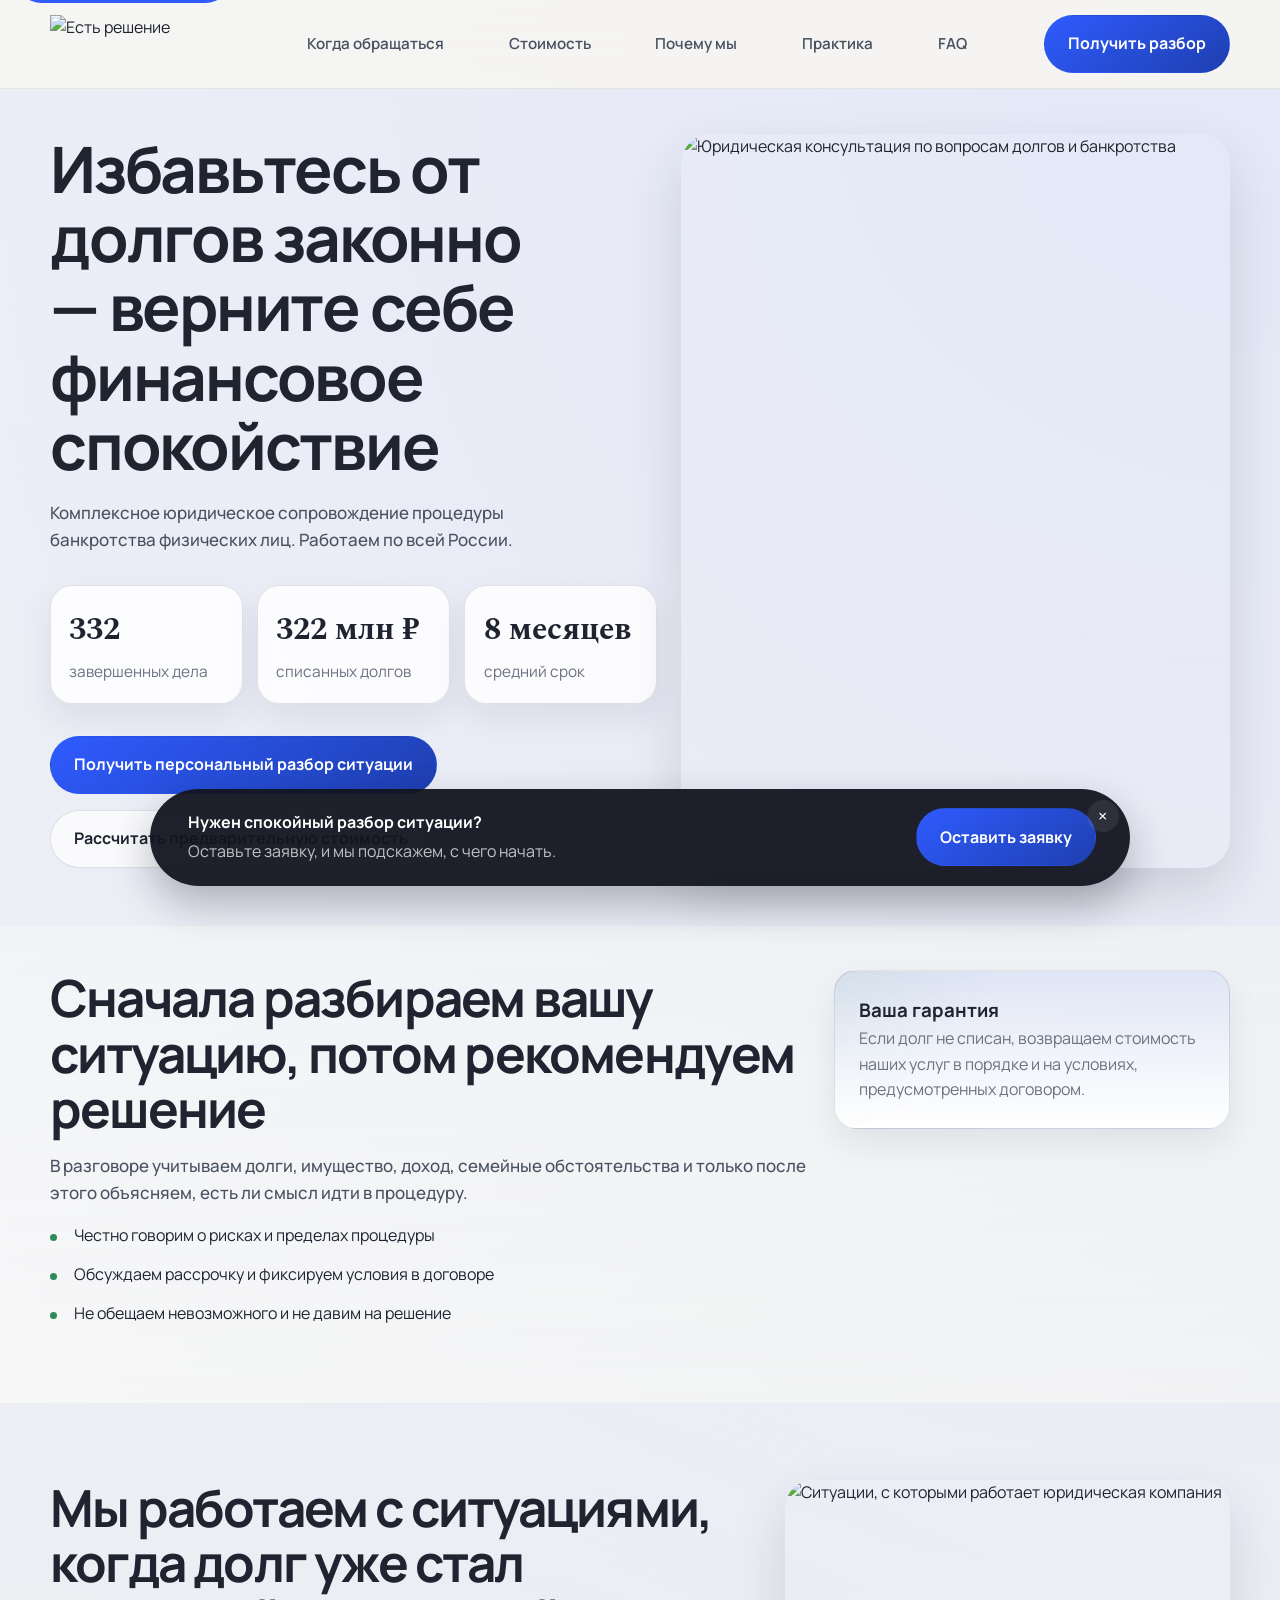
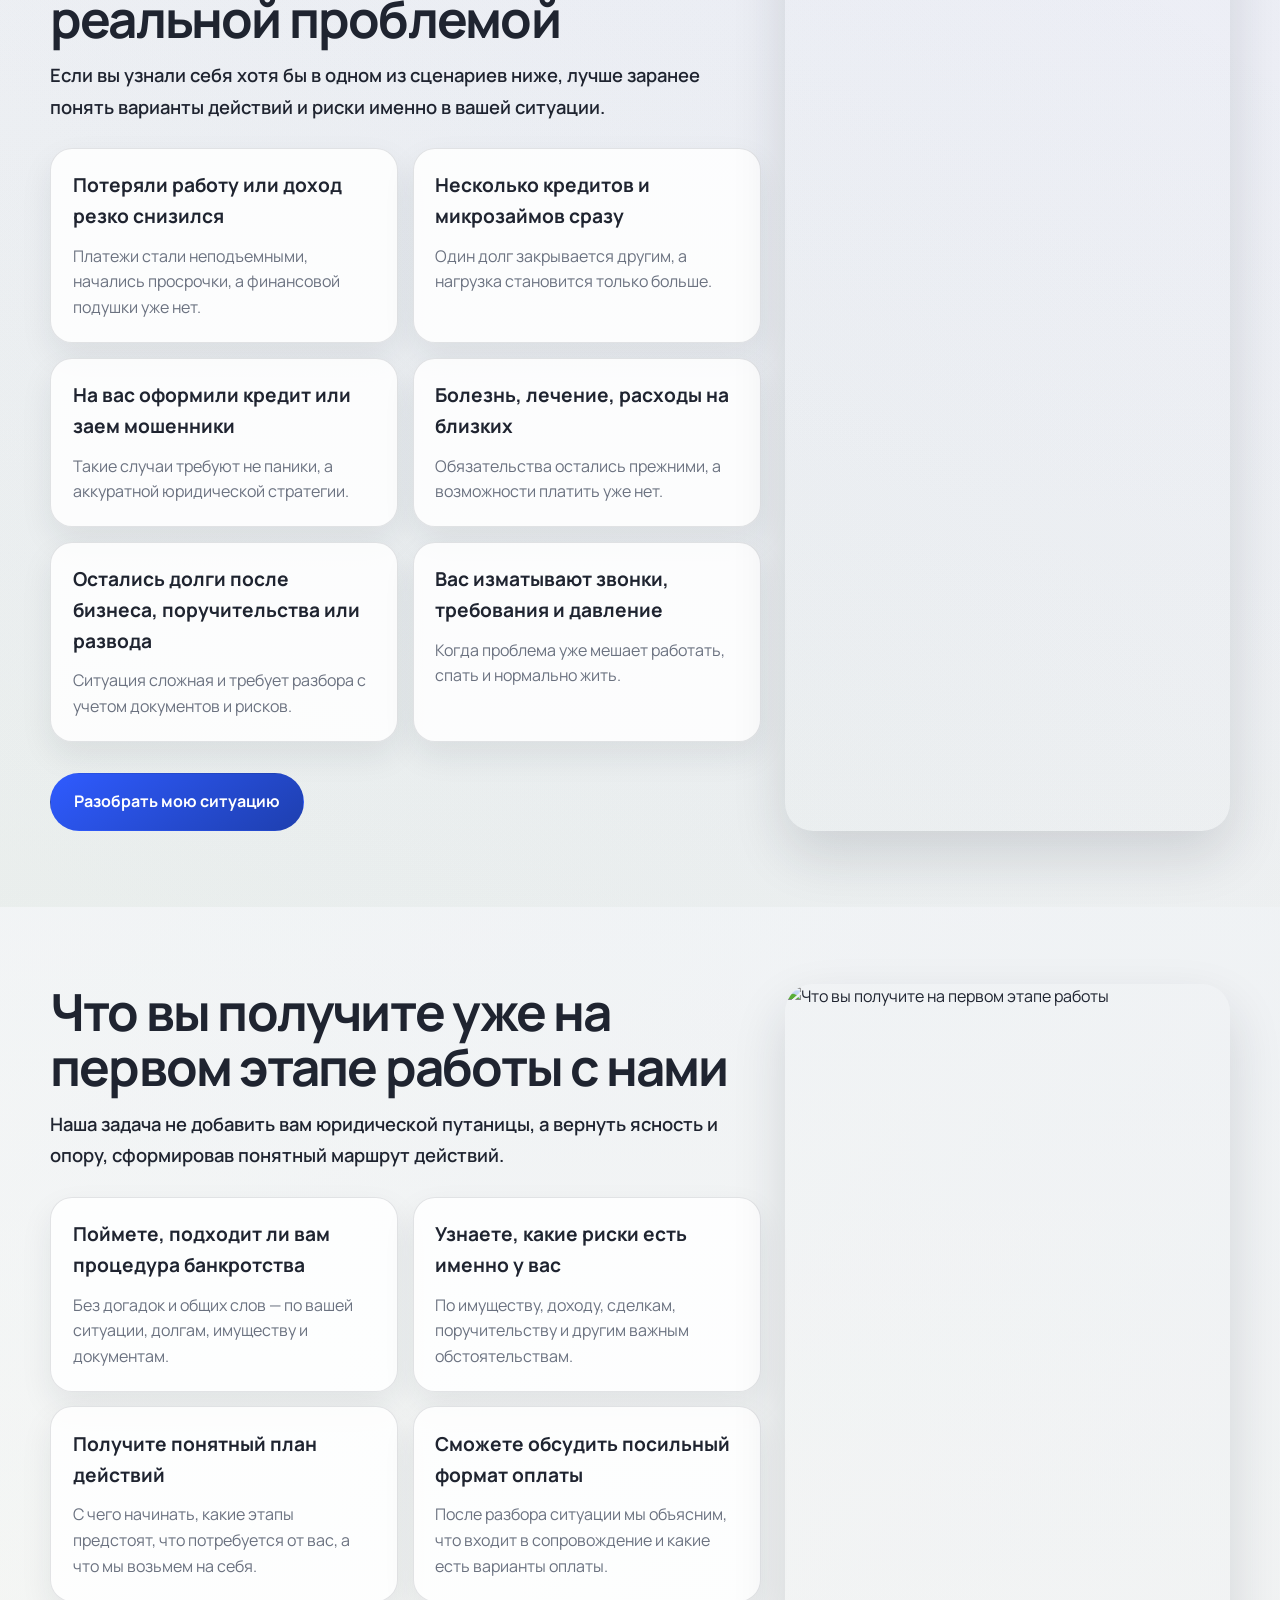
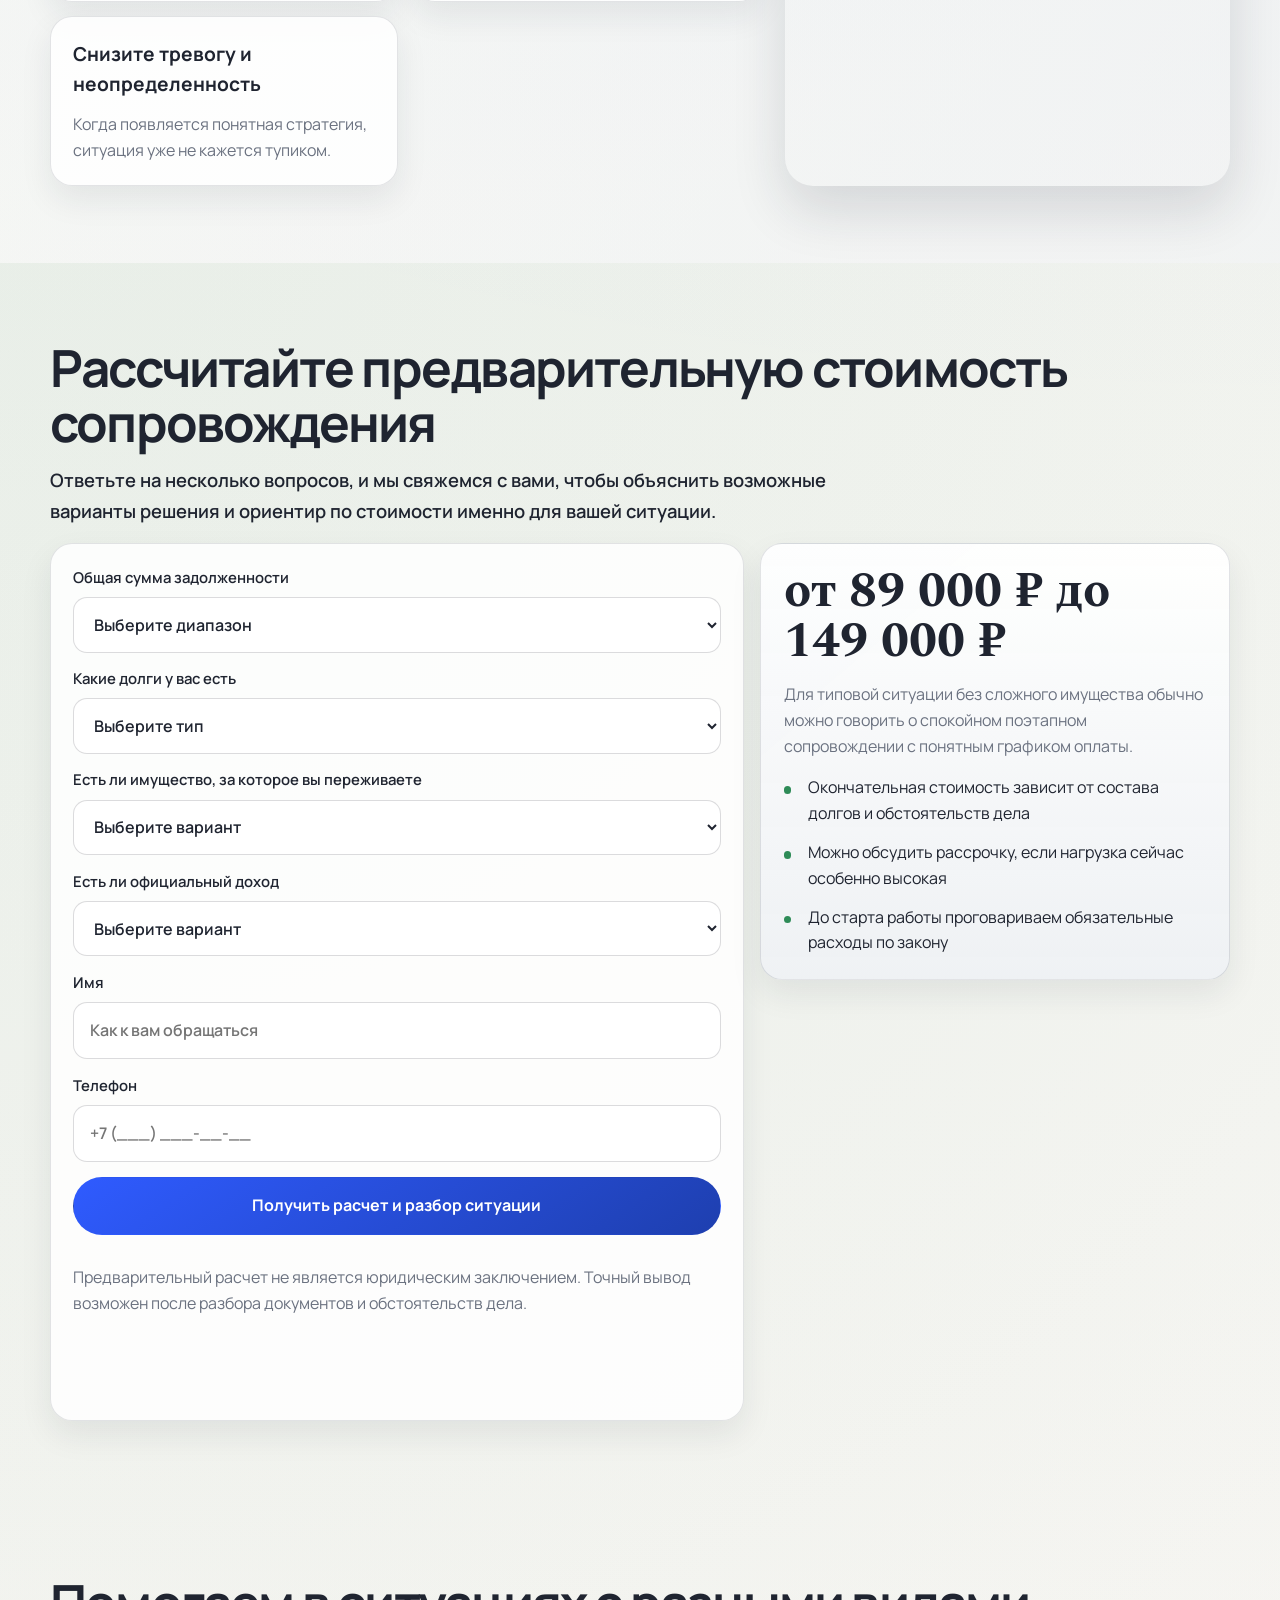
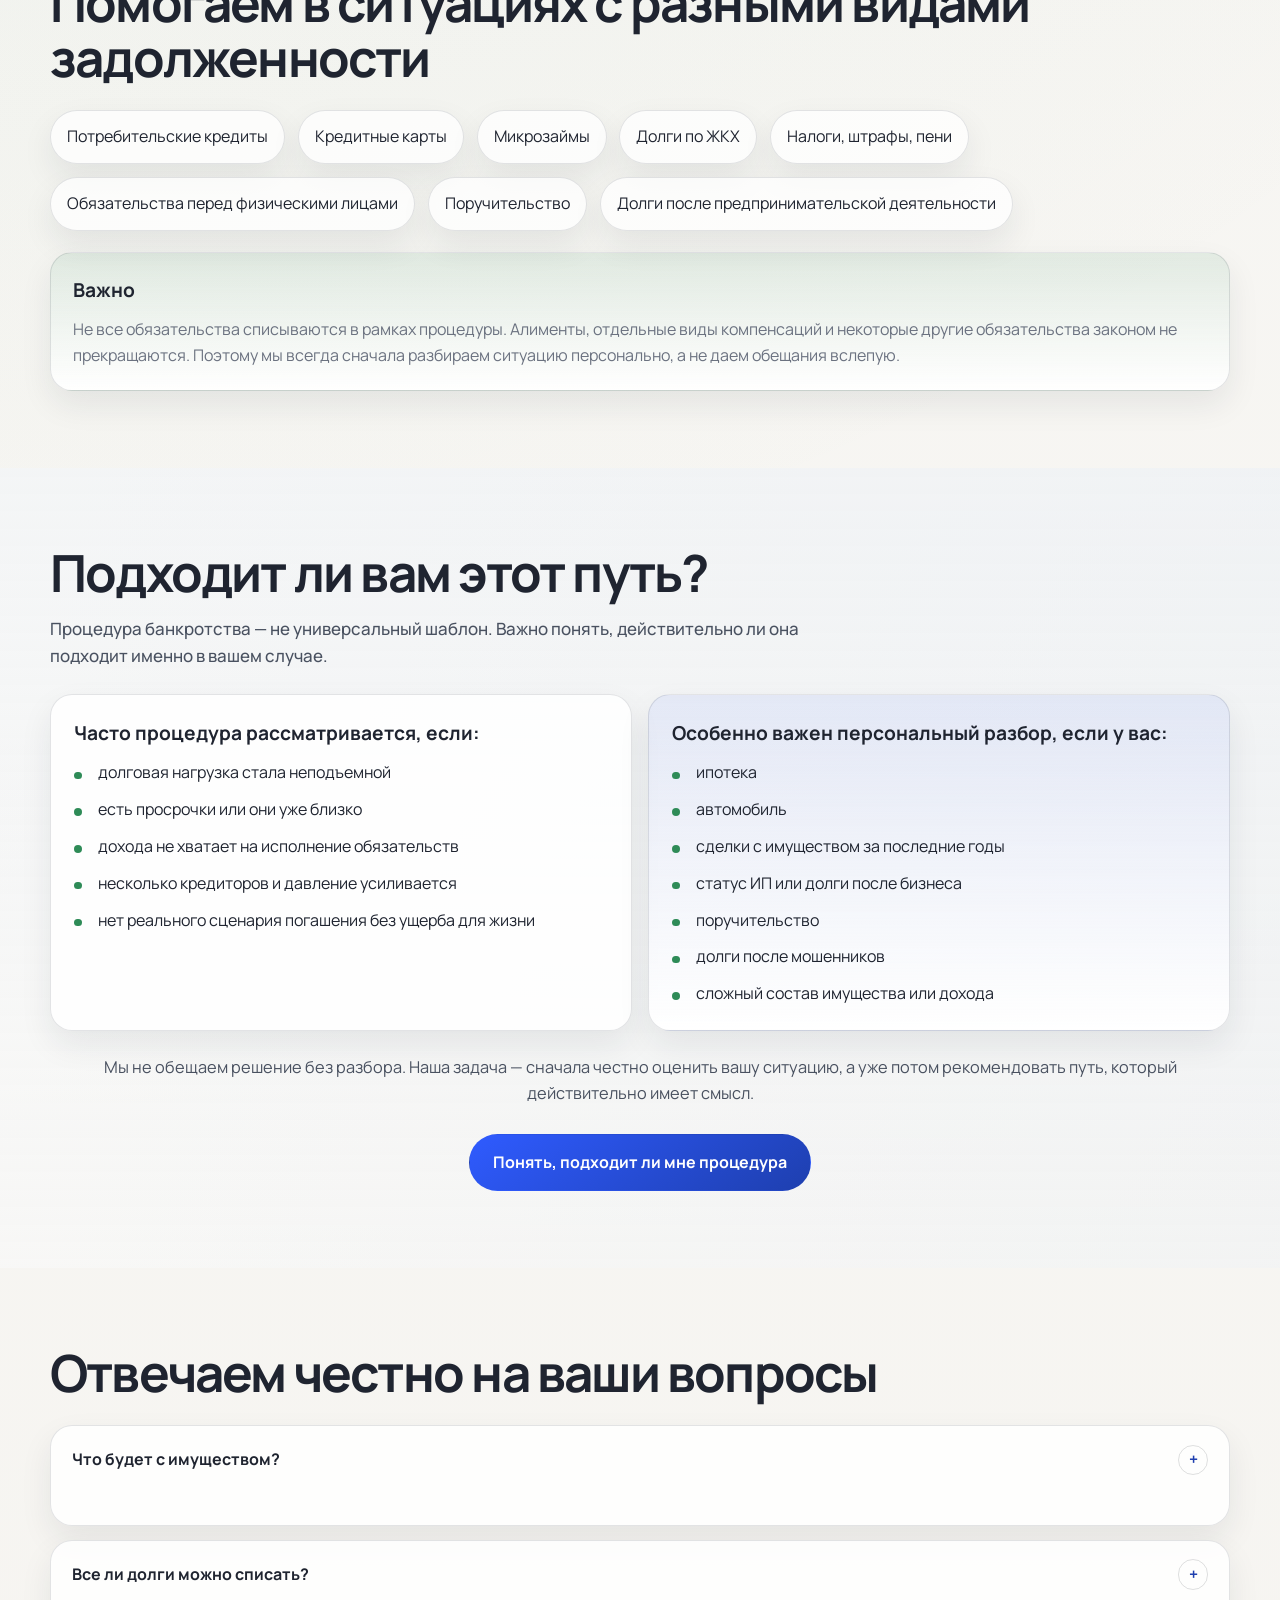
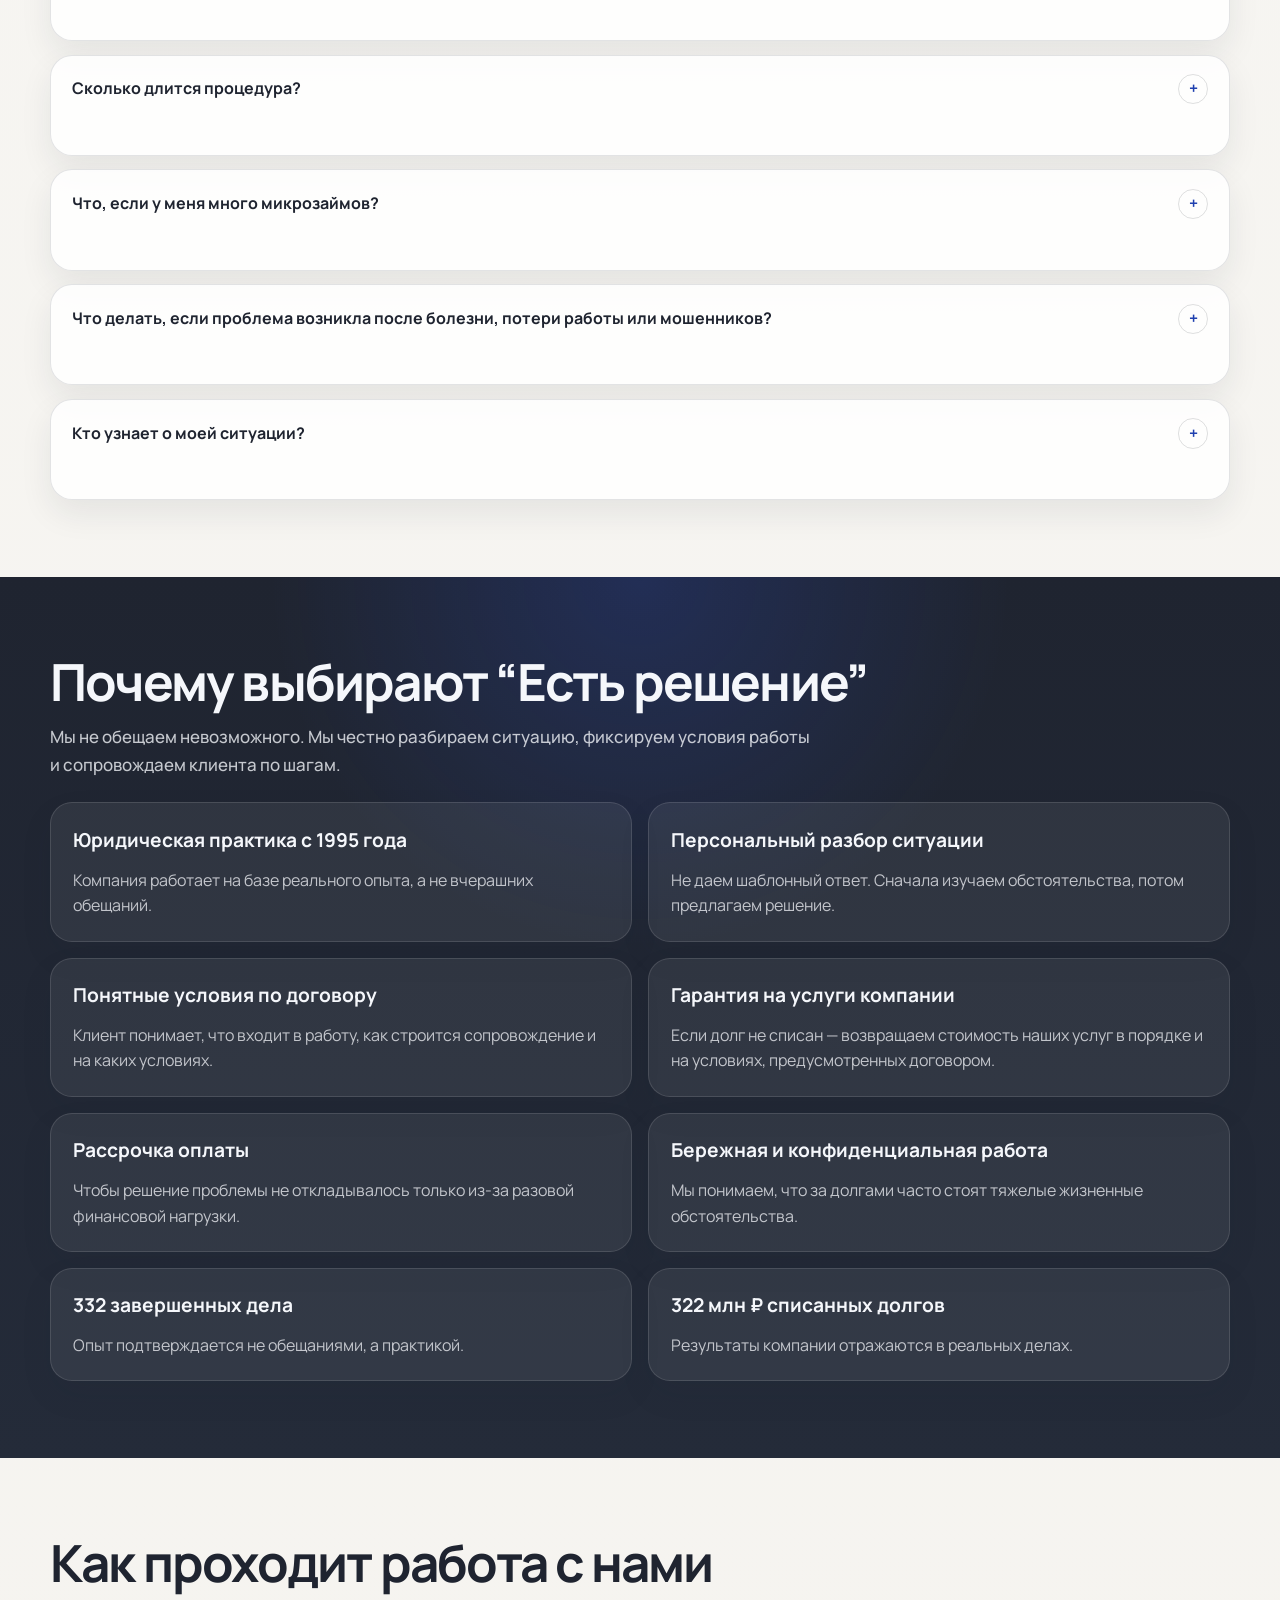
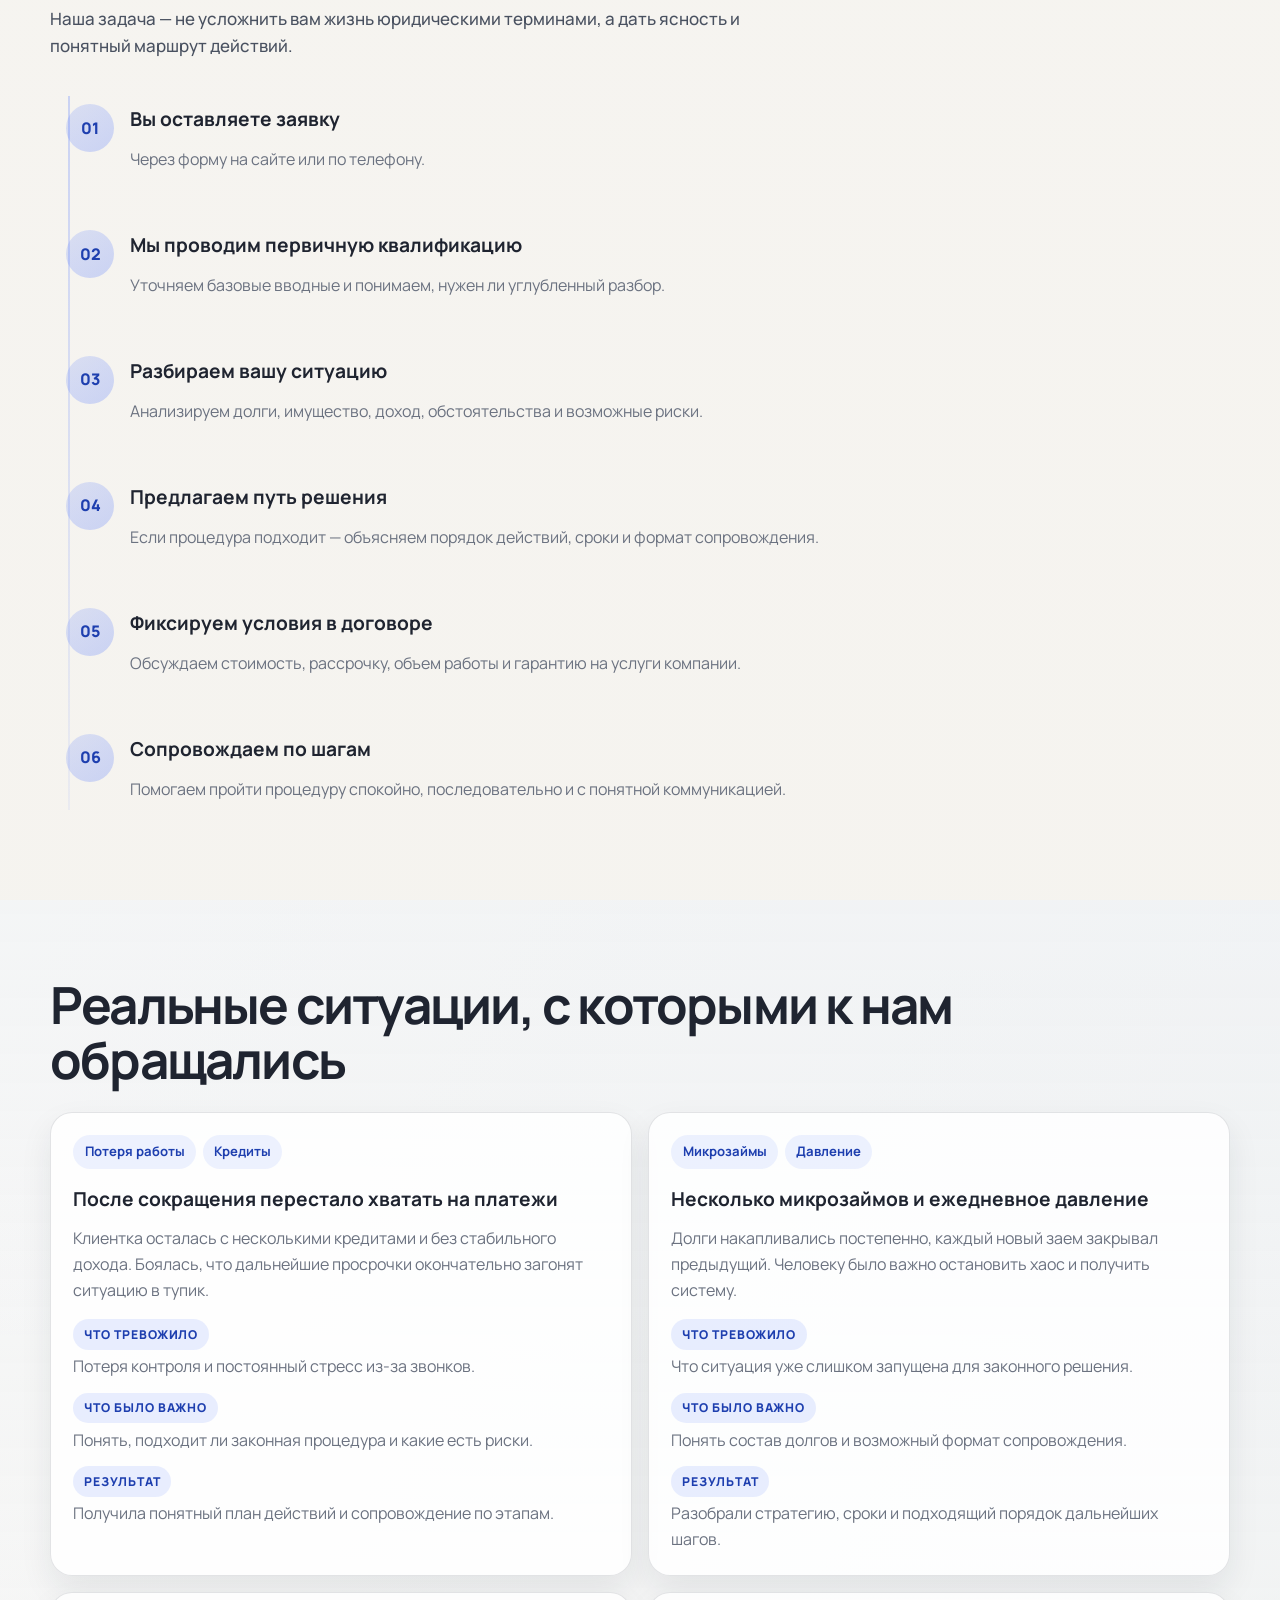
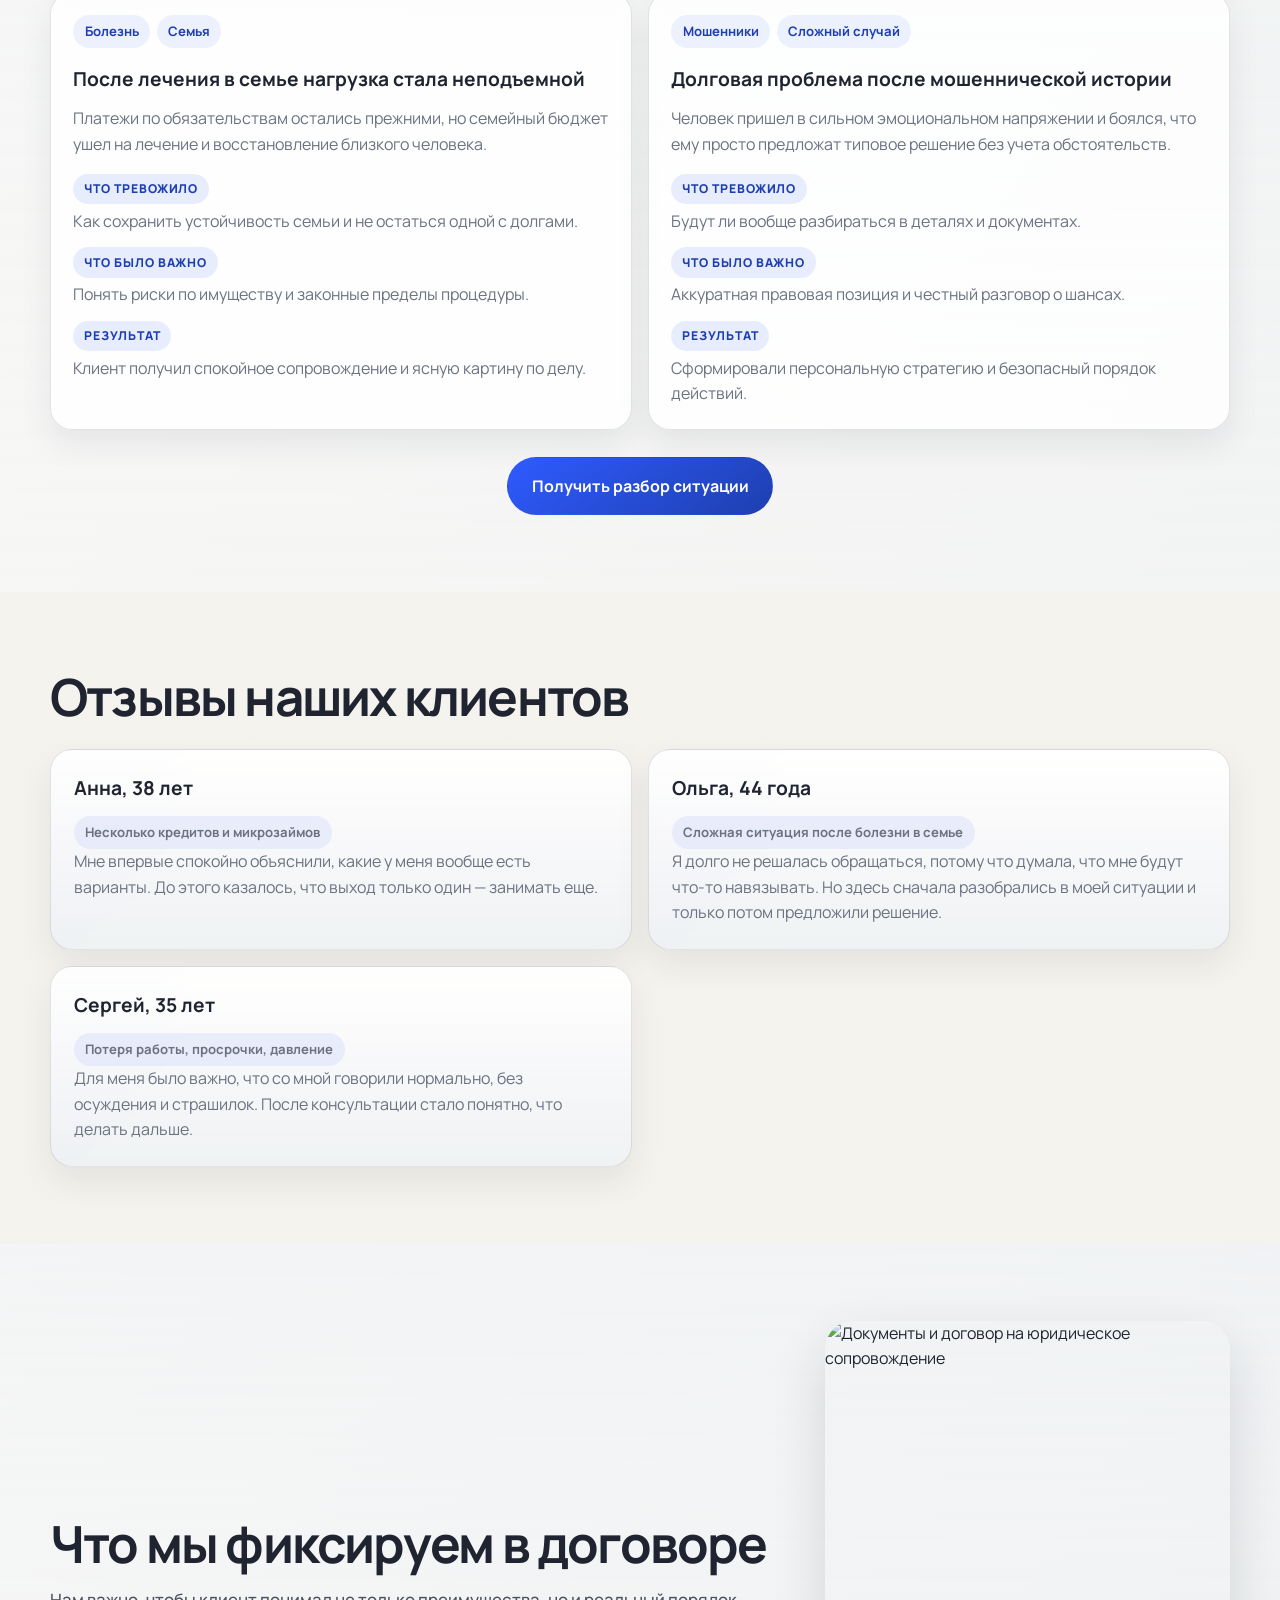
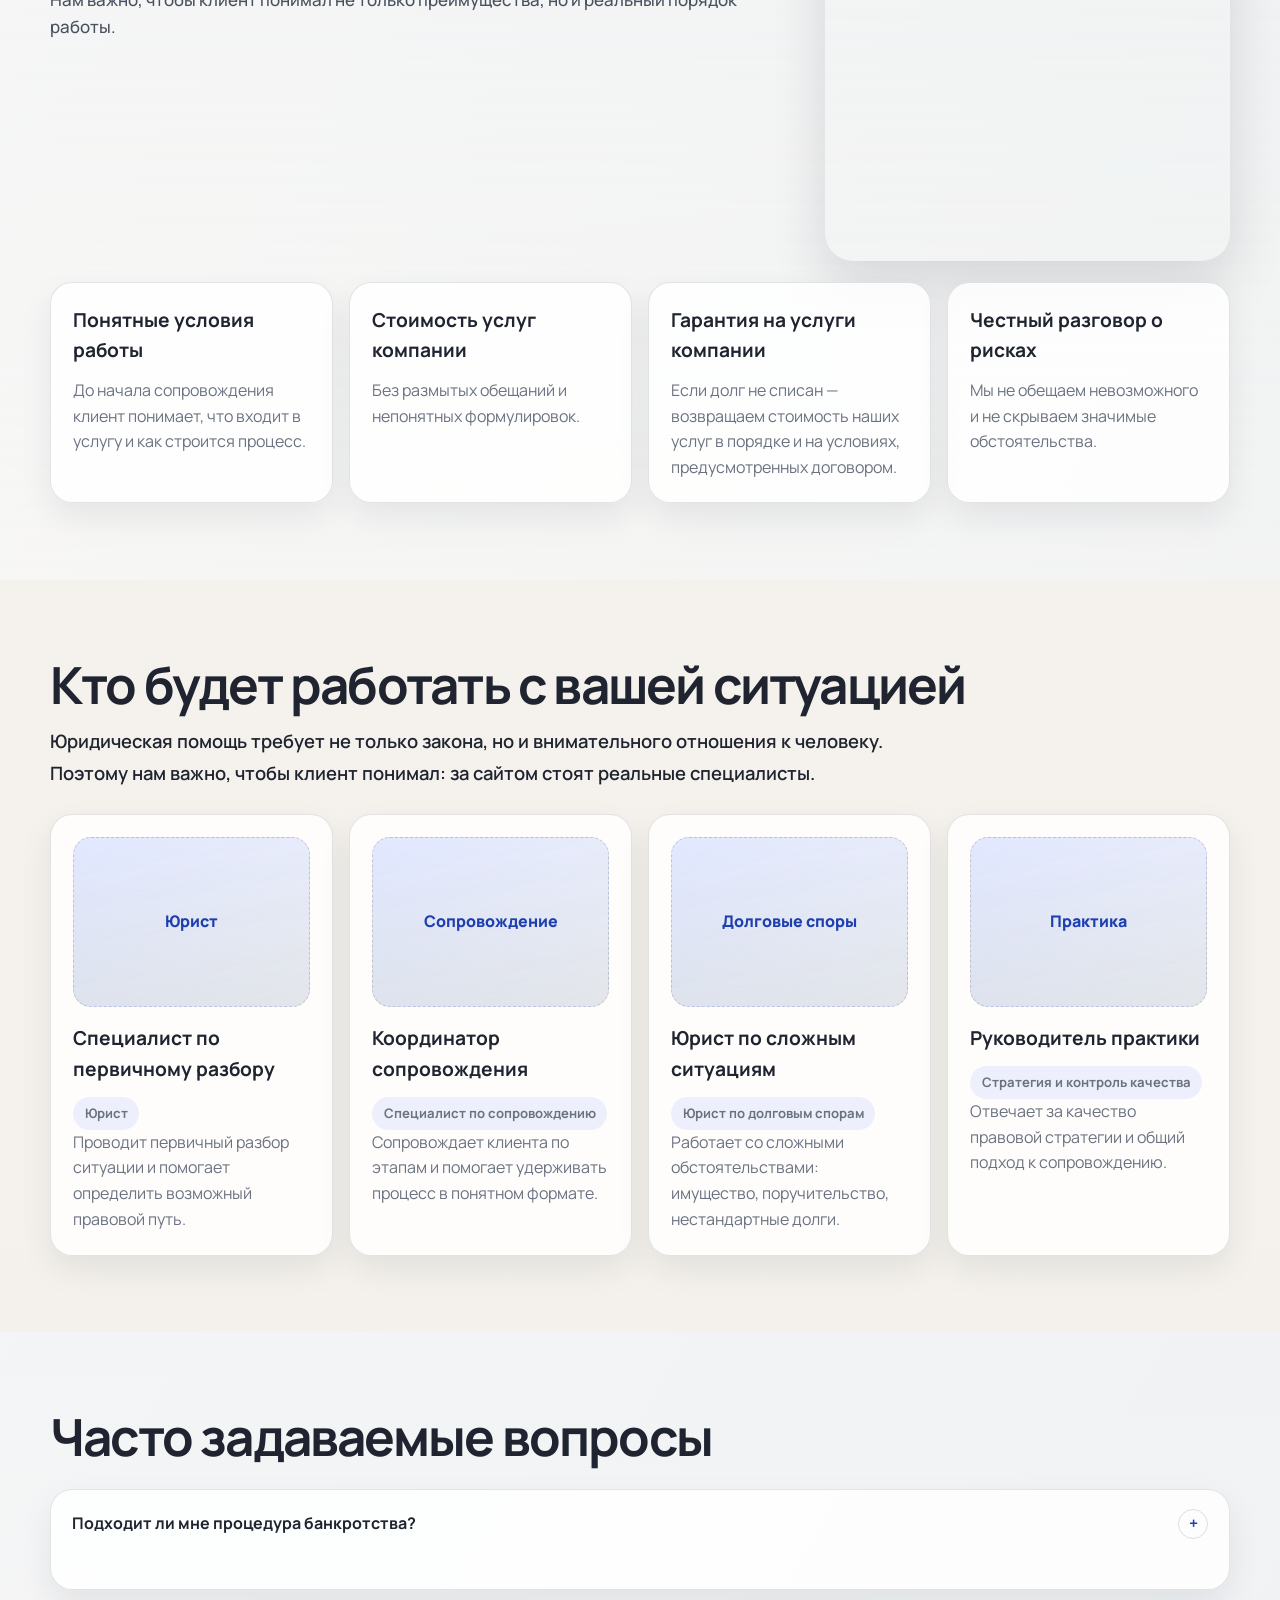
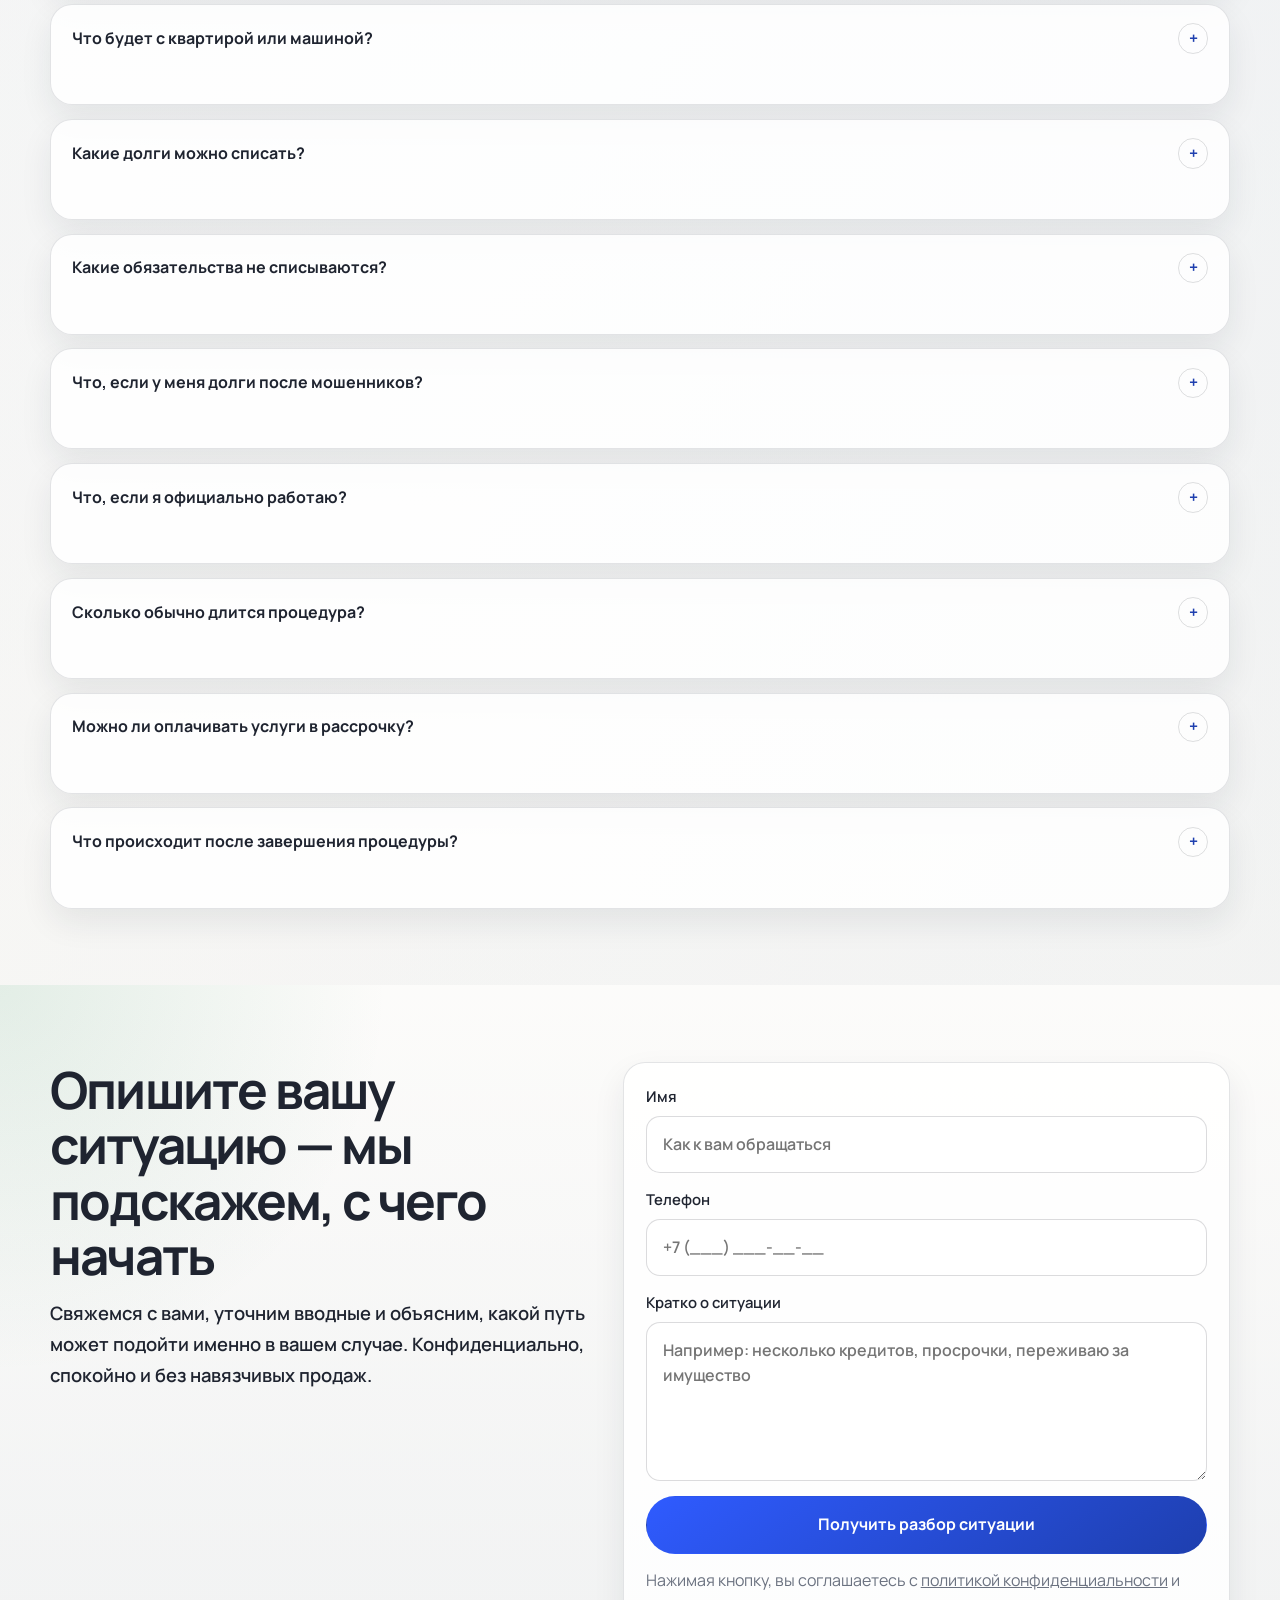
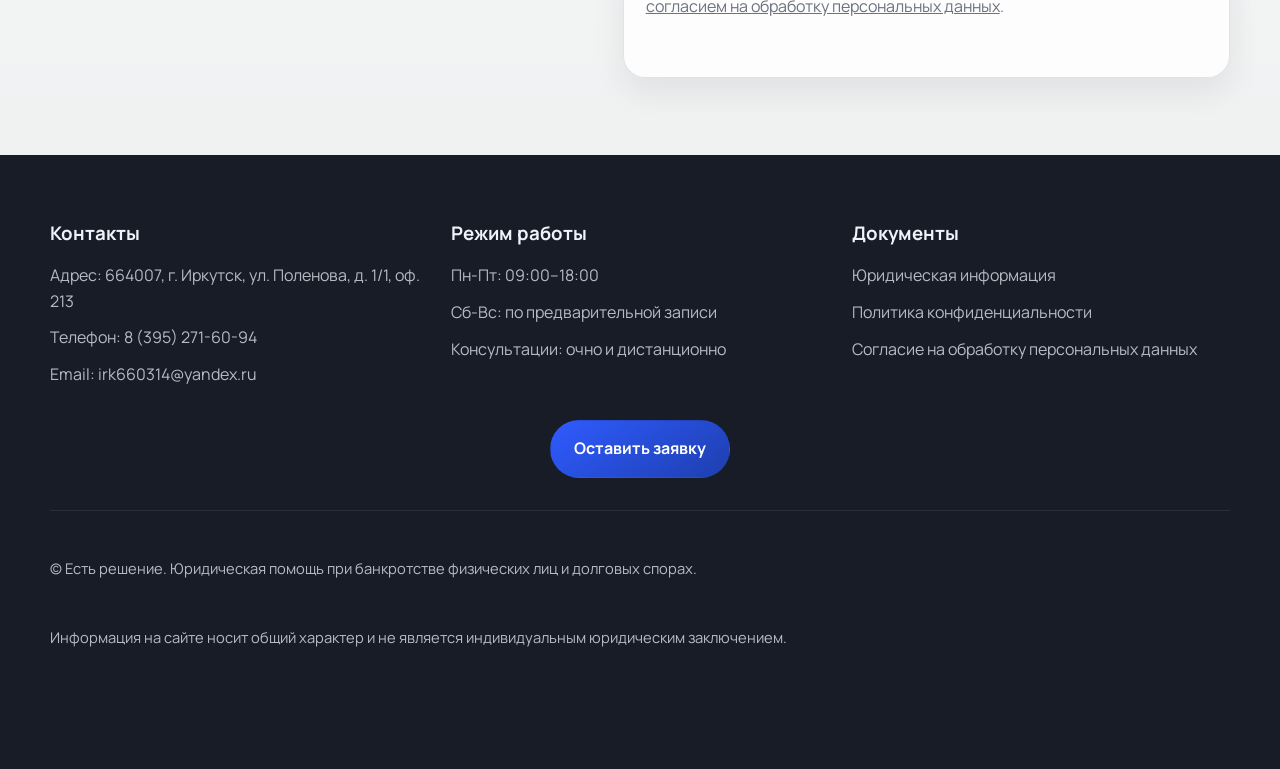
==== index.html @ 2d965c87 "Add files via upload" ====
<!doctype html>
<html lang="ru">
  <head>
    <meta charset="UTF-8" />
    <meta name="viewport" content="width=device-width, initial-scale=1.0" />
    <title>Есть решение — юридическая помощь при банкротстве физических лиц</title>
    <meta
      name="description"
      content="Юридическая помощь при банкротстве физических лиц. Персональный разбор ситуации, понятные условия по договору, рассрочка и сопровождение по шагам."
    />
    <link rel="preconnect" href="https://fonts.googleapis.com" />
    <link rel="preconnect" href="https://fonts.gstatic.com" crossorigin />
    <link
      href="https://fonts.googleapis.com/css2?family=Manrope:wght@400;500;600;700;800&amp;family=Spectral:wght@600;700&amp;display=swap"
      rel="stylesheet"
    />
    <link rel="stylesheet" href="./styles.css" />
  </head>
  <body>
    <a class="skip-link" href="#main-content">Перейти к содержимому</a>

    <header class="site-header">
      <div class="container header-shell">
        <a class="brand" href="#hero" aria-label="Есть решение">
          <img
            class="brand-logo"
            src="./assets/img/logo-header.png"
            alt="Есть решение"
            width="180"
            height="58"
          />
        </a>

        <nav class="main-nav" aria-label="Основная навигация">
          <a href="#situations">Когда обращаться</a>
          <a href="#calculator">Стоимость</a>
          <a href="#trust">Почему мы</a>
          <a href="#cases">Практика</a>
          <a href="#faq">FAQ</a>
        </nav>

        <a class="button button-primary header-cta" href="#lead-form">Получить разбор</a>
      </div>
    </header>

    <main id="main-content">
      <section class="hero hero-main" id="hero">
        <div class="container hero-main-grid">
          <div class="hero-main-copy">
            <h1>Избавьтесь от долгов законно — верните себе финансовое спокойствие</h1>
            <p class="section-lead hero-main-lead">
              Комплексное юридическое сопровождение процедуры банкротства физических лиц.
              Работаем по всей России.
            </p>

            <dl class="hero-stats" aria-label="Ключевые показатели">
              <div>
                <dt>332</dt>
                <dd>завершенных дела</dd>
              </div>
              <div>
                <dt>322 млн ₽</dt>
                <dd>списанных долгов</dd>
              </div>
              <div>
                <dt>8 месяцев</dt>
                <dd>средний срок</dd>
              </div>
            </dl>

            <div class="hero-actions hero-actions-inline">
              <a class="button button-primary" href="#lead-form">
                Получить персональный разбор ситуации
              </a>
              <a class="button button-secondary" href="#calculator">
                Рассчитать предварительную стоимость
              </a>
            </div>
          </div>

          <div class="hero-main-media">
            <img
              src="./assets/img/hero-main-screen.webp"
              alt="Юридическая консультация по вопросам долгов и банкротства"
              width="1534"
              height="2048"
            />
          </div>
        </div>
      </section>

      <section class="section section-soft section-approach" id="approach">
        <div class="container approach-grid">
          <div class="approach-copy">
            <h2>Сначала разбираем вашу ситуацию, потом рекомендуем решение</h2>
            <p class="section-lead">
              В разговоре учитываем долги, имущество, доход, семейные обстоятельства и только после
              этого объясняем, есть ли смысл идти в процедуру.
            </p>

            <ul class="feature-list">
              <li>Честно говорим о рисках и пределах процедуры</li>
              <li>Обсуждаем рассрочку и фиксируем условия в договоре</li>
              <li>Не обещаем невозможного и не давим на решение</li>
            </ul>
          </div>

          <aside class="guarantee-card">
            <h3>Ваша гарантия</h3>
            <p>
              Если долг не списан, возвращаем стоимость наших услуг в порядке и на условиях,
              предусмотренных договором.
            </p>
          </aside>
        </div>
      </section>

      <section class="section" id="situations">
        <div class="container split-section">
          <div class="split-copy">
            <div class="section-heading">
              <h2>Мы работаем с ситуациями, когда долг уже стал реальной проблемой</h2>
              <p class="section-lead section-lead-strong">
                Если вы узнали себя хотя бы в одном из сценариев ниже, лучше заранее понять
                варианты действий и риски именно в вашей ситуации.
              </p>
            </div>

            <div class="cards-grid situations-grid">
              <article class="info-card">
                <h3>Потеряли работу или доход резко снизился</h3>
                <p>Платежи стали неподъемными, начались просрочки, а финансовой подушки уже нет.</p>
              </article>
              <article class="info-card">
                <h3>Несколько кредитов и микрозаймов сразу</h3>
                <p>Один долг закрывается другим, а нагрузка становится только больше.</p>
              </article>
              <article class="info-card">
                <h3>На вас оформили кредит или заем мошенники</h3>
                <p>Такие случаи требуют не паники, а аккуратной юридической стратегии.</p>
              </article>
              <article class="info-card">
                <h3>Болезнь, лечение, расходы на близких</h3>
                <p>Обязательства остались прежними, а возможности платить уже нет.</p>
              </article>
              <article class="info-card">
                <h3>Остались долги после бизнеса, поручительства или развода</h3>
                <p>Ситуация сложная и требует разбора с учетом документов и рисков.</p>
              </article>
              <article class="info-card">
                <h3>Вас изматывают звонки, требования и давление</h3>
                <p>Когда проблема уже мешает работать, спать и нормально жить.</p>
              </article>
            </div>

            <div class="section-actions section-actions-spaced">
              <a class="button button-primary" href="#lead-form">Разобрать мою ситуацию</a>
            </div>
          </div>

          <div class="split-media">
            <img
              src="./assets/img/situations-work.jpg"
              alt="Ситуации, с которыми работает юридическая компания"
              width="1200"
              height="1600"
              loading="lazy"
            />
          </div>
        </div>
      </section>

      <section class="section section-soft" id="benefits">
        <div class="container split-section">
          <div class="split-copy">
            <div class="section-heading">
              <h2>Что вы получите уже на первом этапе работы с нами</h2>
              <p class="section-lead section-lead-strong">
                Наша задача не добавить вам юридической путаницы, а вернуть ясность и опору,
                сформировав понятный маршрут действий.
              </p>
            </div>

            <div class="cards-grid benefit-grid">
              <article class="info-card">
                <h3>Поймете, подходит ли вам процедура банкротства</h3>
                <p>Без догадок и общих слов — по вашей ситуации, долгам, имуществу и документам.</p>
              </article>
              <article class="info-card">
                <h3>Узнаете, какие риски есть именно у вас</h3>
                <p>По имуществу, доходу, сделкам, поручительству и другим важным обстоятельствам.</p>
              </article>
              <article class="info-card">
                <h3>Получите понятный план действий</h3>
                <p>С чего начинать, какие этапы предстоят, что потребуется от вас, а что мы возьмем на себя.</p>
              </article>
              <article class="info-card">
                <h3>Сможете обсудить посильный формат оплаты</h3>
                <p>После разбора ситуации мы объясним, что входит в сопровождение и какие есть варианты оплаты.</p>
              </article>
              <article class="info-card">
                <h3>Снизите тревогу и неопределенность</h3>
                <p>Когда появляется понятная стратегия, ситуация уже не кажется тупиком.</p>
              </article>
            </div>
          </div>

          <div class="split-media">
            <img
              src="./assets/img/what-you-get.jpg"
              alt="Что вы получите на первом этапе работы"
              width="1200"
              height="1600"
              loading="lazy"
            />
          </div>
        </div>
      </section>

      <section class="section calculator-section" id="calculator">
        <div class="container">
          <div class="section-heading section-heading-wide">
            <h2>Рассчитайте предварительную стоимость сопровождения</h2>
            <p class="section-lead section-lead-strong">
              Ответьте на несколько вопросов, и мы свяжемся с вами, чтобы объяснить возможные
              варианты решения и ориентир по стоимости именно для вашей ситуации.
            </p>
          </div>

          <div class="calculator-layout calculator-layout-compact">
            <form class="calculator-form" id="calculator-form">
              <label>
                <span>Общая сумма задолженности</span>
                <select name="debtAmount" required>
                  <option value="">Выберите диапазон</option>
                  <option value="small">До 500 000 ₽</option>
                  <option value="medium">500 000–1 500 000 ₽</option>
                  <option value="large">1 500 000–3 000 000 ₽</option>
                  <option value="xlarge">Более 3 000 000 ₽</option>
                </select>
              </label>

              <label>
                <span>Какие долги у вас есть</span>
                <select name="debtType" required>
                  <option value="">Выберите тип</option>
                  <option value="credits">Кредиты и кредитные карты</option>
                  <option value="microloans">Микрозаймы</option>
                  <option value="mixed">Смешанный состав долгов</option>
                  <option value="business">Долги после бизнеса / поручительство</option>
                </select>
              </label>

              <label>
                <span>Есть ли имущество, за которое вы переживаете</span>
                <select name="propertyRisk" required>
                  <option value="">Выберите вариант</option>
                  <option value="none">Нет выраженных рисков</option>
                  <option value="car">Есть автомобиль / ценное имущество</option>
                  <option value="housing">Есть вопросы по жилью или доле</option>
                  <option value="complex">Состав имущества сложный</option>
                </select>
              </label>

              <label>
                <span>Есть ли официальный доход</span>
                <select name="income" required>
                  <option value="">Выберите вариант</option>
                  <option value="stable">Да, стабильный</option>
                  <option value="unstable">Нерегулярный / нестабильный</option>
                  <option value="none">Сейчас нет</option>
                </select>
              </label>

              <label>
                <span>Имя</span>
                <input type="text" name="name" placeholder="Как к вам обращаться" required />
              </label>

              <label>
                <span>Телефон</span>
                <input type="tel" name="phone" placeholder="+7 (___) ___-__-__" required />
              </label>

              <button class="button button-primary" type="submit">
                Получить расчет и разбор ситуации
              </button>

              <p class="form-legal-note">
                Предварительный расчет не является юридическим заключением. Точный вывод возможен
                после разбора документов и обстоятельств дела.
              </p>

              <p class="form-response" id="calculator-response" aria-live="polite"></p>
            </form>

            <aside class="calculator-result">
              <div class="result-value" id="result-range">от 89 000 ₽ до 149 000 ₽</div>
              <p id="result-summary">
                Для типовой ситуации без сложного имущества обычно можно говорить о спокойном
                поэтапном сопровождении с понятным графиком оплаты.
              </p>

              <ul class="result-points">
                <li>Окончательная стоимость зависит от состава долгов и обстоятельств дела</li>
                <li>Можно обсудить рассрочку, если нагрузка сейчас особенно высокая</li>
                <li>До старта работы проговариваем обязательные расходы по закону</li>
              </ul>
            </aside>
          </div>
        </div>
      </section>

      <section class="section" id="debt-types">
        <div class="container">
          <div class="section-heading section-heading-wide">
            <h2>Помогаем в ситуациях с разными видами задолженности</h2>
          </div>

          <div class="pill-grid">
            <span>Потребительские кредиты</span>
            <span>Кредитные карты</span>
            <span>Микрозаймы</span>
            <span>Долги по ЖКХ</span>
            <span>Налоги, штрафы, пени</span>
            <span>Обязательства перед физическими лицами</span>
            <span>Поручительство</span>
            <span>Долги после предпринимательской деятельности</span>
          </div>

          <article class="note-card">
            <h3>Важно</h3>
            <p>
              Не все обязательства списываются в рамках процедуры. Алименты, отдельные виды
              компенсаций и некоторые другие обязательства законом не прекращаются. Поэтому мы
              всегда сначала разбираем ситуацию персонально, а не даем обещания вслепую.
            </p>
          </article>
        </div>
      </section>

      <section class="section section-soft" id="fit">
        <div class="container">
          <div class="section-heading section-heading-wide">
            <h2>Подходит ли вам этот путь?</h2>
            <p class="section-lead">
              Процедура банкротства — не универсальный шаблон. Важно понять, действительно ли она
              подходит именно в вашем случае.
            </p>
          </div>

          <div class="comparison-grid">
            <article class="comparison-card">
              <h3>Часто процедура рассматривается, если:</h3>
              <ul>
                <li>долговая нагрузка стала неподъемной</li>
                <li>есть просрочки или они уже близко</li>
                <li>дохода не хватает на исполнение обязательств</li>
                <li>несколько кредиторов и давление усиливается</li>
                <li>нет реального сценария погашения без ущерба для жизни</li>
              </ul>
            </article>

            <article class="comparison-card comparison-card-accent">
              <h3>Особенно важен персональный разбор, если у вас:</h3>
              <ul>
                <li>ипотека</li>
                <li>автомобиль</li>
                <li>сделки с имуществом за последние годы</li>
                <li>статус ИП или долги после бизнеса</li>
                <li>поручительство</li>
                <li>долги после мошенников</li>
                <li>сложный состав имущества или дохода</li>
              </ul>
            </article>
          </div>

          <p class="section-footnote section-footnote-wide">
            Мы не обещаем решение без разбора. Наша задача — сначала честно оценить вашу ситуацию,
            а уже потом рекомендовать путь, который действительно имеет смысл.
          </p>

          <div class="section-actions section-actions-centered">
            <a class="button button-primary" href="#lead-form">Понять, подходит ли мне процедура</a>
          </div>
        </div>
      </section>

      <section class="section" id="concerns">
        <div class="container">
          <div class="section-heading section-heading-wide">
            <h2>Отвечаем честно на ваши вопросы</h2>
          </div>

          <div class="accordion" data-accordion>
            <article class="accordion-item">
              <button class="accordion-trigger" type="button" aria-expanded="false">
                Что будет с имуществом?
              </button>
              <div class="accordion-panel">
                <p>
                  Это зависит от конкретной ситуации, состава имущества и других обстоятельств. На
                  разборе мы честно скажем, где риски действительно есть, а где страхи излишни.
                </p>
              </div>
            </article>
            <article class="accordion-item">
              <button class="accordion-trigger" type="button" aria-expanded="false">
                Все ли долги можно списать?
              </button>
              <div class="accordion-panel">
                <p>
                  Нет. Есть обязательства, которые не прекращаются в рамках процедуры. Поэтому
                  важна не общая консультация для всех, а разбор именно вашей ситуации.
                </p>
              </div>
            </article>
            <article class="accordion-item">
              <button class="accordion-trigger" type="button" aria-expanded="false">
                Сколько длится процедура?
              </button>
              <div class="accordion-panel">
                <p>
                  Срок зависит от обстоятельств дела, имущества и других факторов. Мы сразу
                  обозначаем реалистичный горизонт, без обещаний «за пару недель».
                </p>
              </div>
            </article>
            <article class="accordion-item">
              <button class="accordion-trigger" type="button" aria-expanded="false">
                Что, если у меня много микрозаймов?
              </button>
              <div class="accordion-panel">
                <p>
                  Это одна из самых частых причин обращения. Такие ситуации требуют не стыда, а
                  системного юридического разбора.
                </p>
              </div>
            </article>
            <article class="accordion-item">
              <button class="accordion-trigger" type="button" aria-expanded="false">
                Что делать, если проблема возникла после болезни, потери работы или мошенников?
              </button>
              <div class="accordion-panel">
                <p>
                  Такие случаи мы тоже разбираем. Здесь особенно важны документы, факты и
                  правильная правовая позиция.
                </p>
              </div>
            </article>
            <article class="accordion-item">
              <button class="accordion-trigger" type="button" aria-expanded="false">
                Кто узнает о моей ситуации?
              </button>
              <div class="accordion-panel">
                <p>
                  Мы работаем конфиденциально и бережно относимся к личной информации клиента.
                </p>
              </div>
            </article>
          </div>
        </div>
      </section>

      <section class="section section-dark" id="trust">
        <div class="container">
          <div class="section-heading section-heading-wide section-heading-light">
            <h2>Почему выбирают “Есть решение”</h2>
            <p class="section-lead section-lead-light">
              Мы не обещаем невозможного. Мы честно разбираем ситуацию, фиксируем условия работы
              и сопровождаем клиента по шагам.
            </p>
          </div>

          <div class="cards-grid trust-grid">
            <article class="info-card info-card-dark">
              <h3>Юридическая практика с 1995 года</h3>
              <p>Компания работает на базе реального опыта, а не вчерашних обещаний.</p>
            </article>
            <article class="info-card info-card-dark">
              <h3>Персональный разбор ситуации</h3>
              <p>Не даем шаблонный ответ. Сначала изучаем обстоятельства, потом предлагаем решение.</p>
            </article>
            <article class="info-card info-card-dark">
              <h3>Понятные условия по договору</h3>
              <p>Клиент понимает, что входит в работу, как строится сопровождение и на каких условиях.</p>
            </article>
            <article class="info-card info-card-dark">
              <h3>Гарантия на услуги компании</h3>
              <p>
                Если долг не списан — возвращаем стоимость наших услуг в порядке и на условиях,
                предусмотренных договором.
              </p>
            </article>
            <article class="info-card info-card-dark">
              <h3>Рассрочка оплаты</h3>
              <p>Чтобы решение проблемы не откладывалось только из-за разовой финансовой нагрузки.</p>
            </article>
            <article class="info-card info-card-dark">
              <h3>Бережная и конфиденциальная работа</h3>
              <p>Мы понимаем, что за долгами часто стоят тяжелые жизненные обстоятельства.</p>
            </article>
            <article class="info-card info-card-dark">
              <h3>332 завершенных дела</h3>
              <p>Опыт подтверждается не обещаниями, а практикой.</p>
            </article>
            <article class="info-card info-card-dark">
              <h3>322 млн ₽ списанных долгов</h3>
              <p>Результаты компании отражаются в реальных делах.</p>
            </article>
          </div>
        </div>
      </section>

      <section class="section" id="process">
        <div class="container">
          <div class="section-heading section-heading-wide">
            <h2>Как проходит работа с нами</h2>
            <p class="section-lead">
              Наша задача — не усложнить вам жизнь юридическими терминами, а дать ясность и
              понятный маршрут действий.
            </p>
          </div>

          <ol class="process-timeline">
            <li class="process-step">
              <span class="process-number">01</span>
              <div>
                <h3>Вы оставляете заявку</h3>
                <p>Через форму на сайте или по телефону.</p>
              </div>
            </li>
            <li class="process-step">
              <span class="process-number">02</span>
              <div>
                <h3>Мы проводим первичную квалификацию</h3>
                <p>Уточняем базовые вводные и понимаем, нужен ли углубленный разбор.</p>
              </div>
            </li>
            <li class="process-step">
              <span class="process-number">03</span>
              <div>
                <h3>Разбираем вашу ситуацию</h3>
                <p>Анализируем долги, имущество, доход, обстоятельства и возможные риски.</p>
              </div>
            </li>
            <li class="process-step">
              <span class="process-number">04</span>
              <div>
                <h3>Предлагаем путь решения</h3>
                <p>Если процедура подходит — объясняем порядок действий, сроки и формат сопровождения.</p>
              </div>
            </li>
            <li class="process-step">
              <span class="process-number">05</span>
              <div>
                <h3>Фиксируем условия в договоре</h3>
                <p>Обсуждаем стоимость, рассрочку, объем работы и гарантию на услуги компании.</p>
              </div>
            </li>
            <li class="process-step">
              <span class="process-number">06</span>
              <div>
                <h3>Сопровождаем по шагам</h3>
                <p>Помогаем пройти процедуру спокойно, последовательно и с понятной коммуникацией.</p>
              </div>
            </li>
          </ol>
        </div>
      </section>

      <section class="section section-soft" id="cases">
        <div class="container">
          <div class="section-heading section-heading-wide">
            <h2>Реальные ситуации, с которыми к нам обращались</h2>
          </div>

          <div class="cards-grid cases-grid">
            <article class="case-card">
              <div class="case-tags"><span>Потеря работы</span><span>Кредиты</span></div>
              <h3>После сокращения перестало хватать на платежи</h3>
              <p>
                Клиентка осталась с несколькими кредитами и без стабильного дохода. Боялась, что
                дальнейшие просрочки окончательно загонят ситуацию в тупик.
              </p>
              <dl>
                <div><dt>Что тревожило</dt><dd>Потеря контроля и постоянный стресс из-за звонков.</dd></div>
                <div><dt>Что было важно</dt><dd>Понять, подходит ли законная процедура и какие есть риски.</dd></div>
                <div><dt>Результат</dt><dd>Получила понятный план действий и сопровождение по этапам.</dd></div>
              </dl>
            </article>

            <article class="case-card">
              <div class="case-tags"><span>Микрозаймы</span><span>Давление</span></div>
              <h3>Несколько микрозаймов и ежедневное давление</h3>
              <p>
                Долги накапливались постепенно, каждый новый заем закрывал предыдущий. Человеку
                было важно остановить хаос и получить систему.
              </p>
              <dl>
                <div><dt>Что тревожило</dt><dd>Что ситуация уже слишком запущена для законного решения.</dd></div>
                <div><dt>Что было важно</dt><dd>Понять состав долгов и возможный формат сопровождения.</dd></div>
                <div><dt>Результат</dt><dd>Разобрали стратегию, сроки и подходящий порядок дальнейших шагов.</dd></div>
              </dl>
            </article>

            <article class="case-card">
              <div class="case-tags"><span>Болезнь</span><span>Семья</span></div>
              <h3>После лечения в семье нагрузка стала неподъемной</h3>
              <p>
                Платежи по обязательствам остались прежними, но семейный бюджет ушел на лечение и
                восстановление близкого человека.
              </p>
              <dl>
                <div><dt>Что тревожило</dt><dd>Как сохранить устойчивость семьи и не остаться одной с долгами.</dd></div>
                <div><dt>Что было важно</dt><dd>Понять риски по имуществу и законные пределы процедуры.</dd></div>
                <div><dt>Результат</dt><dd>Клиент получил спокойное сопровождение и ясную картину по делу.</dd></div>
              </dl>
            </article>

            <article class="case-card">
              <div class="case-tags"><span>Мошенники</span><span>Сложный случай</span></div>
              <h3>Долговая проблема после мошеннической истории</h3>
              <p>
                Человек пришел в сильном эмоциональном напряжении и боялся, что ему просто предложат
                типовое решение без учета обстоятельств.
              </p>
              <dl>
                <div><dt>Что тревожило</dt><dd>Будут ли вообще разбираться в деталях и документах.</dd></div>
                <div><dt>Что было важно</dt><dd>Аккуратная правовая позиция и честный разговор о шансах.</dd></div>
                <div><dt>Результат</dt><dd>Сформировали персональную стратегию и безопасный порядок действий.</dd></div>
              </dl>
            </article>
          </div>

          <div class="section-actions section-actions-centered">
            <a class="button button-primary" href="#lead-form">Получить разбор ситуации</a>
          </div>
        </div>
      </section>

      <section class="section" id="reviews">
        <div class="container">
          <div class="section-heading section-heading-wide">
            <h2>Отзывы наших клиентов</h2>
          </div>

          <div class="cards-grid review-grid review-grid-three">
            <article class="review-card">
              <h3>Анна, 38 лет</h3>
              <p class="review-meta">Несколько кредитов и микрозаймов</p>
              <p>
                Мне впервые спокойно объяснили, какие у меня вообще есть варианты. До этого
                казалось, что выход только один — занимать еще.
              </p>
            </article>
            <article class="review-card">
              <h3>Ольга, 44 года</h3>
              <p class="review-meta">Сложная ситуация после болезни в семье</p>
              <p>
                Я долго не решалась обращаться, потому что думала, что мне будут что-то навязывать.
                Но здесь сначала разобрались в моей ситуации и только потом предложили решение.
              </p>
            </article>
            <article class="review-card">
              <h3>Сергей, 35 лет</h3>
              <p class="review-meta">Потеря работы, просрочки, давление</p>
              <p>
                Для меня было важно, что со мной говорили нормально, без осуждения и страшилок.
                После консультации стало понятно, что делать дальше.
              </p>
            </article>
          </div>
        </div>
      </section>

      <section class="section section-soft" id="contract">
        <div class="container">
          <div class="contract-top">
            <div class="section-heading section-heading-wide">
              <h2>Что мы фиксируем в договоре</h2>
              <p class="section-lead">
                Нам важно, чтобы клиент понимал не только преимущества, но и реальный порядок
                работы.
              </p>
            </div>

            <div class="contract-photo">
              <img
                src="./assets/img/contract-photo.jpg"
                alt="Документы и договор на юридическое сопровождение"
                width="1200"
                height="1600"
                loading="lazy"
              />
            </div>
          </div>

          <div class="cards-grid contract-grid contract-grid-inline">
            <article class="info-card">
              <h3>Понятные условия работы</h3>
              <p>До начала сопровождения клиент понимает, что входит в услугу и как строится процесс.</p>
            </article>
            <article class="info-card">
              <h3>Стоимость услуг компании</h3>
              <p>Без размытых обещаний и непонятных формулировок.</p>
            </article>
            <article class="info-card">
              <h3>Гарантия на услуги компании</h3>
              <p>
                Если долг не списан — возвращаем стоимость наших услуг в порядке и на условиях,
                предусмотренных договором.
              </p>
            </article>
            <article class="info-card">
              <h3>Честный разговор о рисках</h3>
              <p>Мы не обещаем невозможного и не скрываем значимые обстоятельства.</p>
            </article>
          </div>
        </div>
      </section>

      <section class="section" id="team">
        <div class="container">
          <div class="section-heading section-heading-wide">
            <h2>Кто будет работать с вашей ситуацией</h2>
            <p class="section-lead section-lead-strong">
              Юридическая помощь требует не только закона, но и внимательного отношения к человеку.
              Поэтому нам важно, чтобы клиент понимал: за сайтом стоят реальные специалисты.
            </p>
          </div>

          <div class="cards-grid team-grid">
            <article class="team-card">
              <div class="team-photo">Юрист</div>
              <h3>Специалист по первичному разбору</h3>
              <p class="team-role">Юрист</p>
              <p>Проводит первичный разбор ситуации и помогает определить возможный правовой путь.</p>
            </article>
            <article class="team-card">
              <div class="team-photo">Сопровождение</div>
              <h3>Координатор сопровождения</h3>
              <p class="team-role">Специалист по сопровождению</p>
              <p>Сопровождает клиента по этапам и помогает удерживать процесс в понятном формате.</p>
            </article>
            <article class="team-card">
              <div class="team-photo">Долговые споры</div>
              <h3>Юрист по сложным ситуациям</h3>
              <p class="team-role">Юрист по долговым спорам</p>
              <p>Работает со сложными обстоятельствами: имущество, поручительство, нестандартные долги.</p>
            </article>
            <article class="team-card">
              <div class="team-photo">Практика</div>
              <h3>Руководитель практики</h3>
              <p class="team-role">Стратегия и контроль качества</p>
              <p>Отвечает за качество правовой стратегии и общий подход к сопровождению.</p>
            </article>
          </div>
        </div>
      </section>

      <section class="section section-soft" id="faq">
        <div class="container">
          <div class="section-heading section-heading-wide">
            <h2>Часто задаваемые вопросы</h2>
          </div>

          <div class="accordion" data-accordion>
            <article class="accordion-item">
              <button class="accordion-trigger" type="button" aria-expanded="false">
                Подходит ли мне процедура банкротства?
              </button>
              <div class="accordion-panel">
                <p>
                  Это можно понять только после персонального разбора: важно учитывать долги,
                  имущество, доход, сделки и другие обстоятельства.
                </p>
              </div>
            </article>
            <article class="accordion-item">
              <button class="accordion-trigger" type="button" aria-expanded="false">
                Что будет с квартирой или машиной?
              </button>
              <div class="accordion-panel">
                <p>
                  Риски по имуществу зависят от конкретного состава активов и правовой ситуации. На
                  консультации мы не скрываем важные ограничения и честно говорим по делу.
                </p>
              </div>
            </article>
            <article class="accordion-item">
              <button class="accordion-trigger" type="button" aria-expanded="false">
                Какие долги можно списать?
              </button>
              <div class="accordion-panel">
                <p>
                  Это определяется характером обязательств и правовой конструкцией долга. Не все
                  виды задолженности прекращаются в рамках процедуры.
                </p>
              </div>
            </article>
            <article class="accordion-item">
              <button class="accordion-trigger" type="button" aria-expanded="false">
                Какие обязательства не списываются?
              </button>
              <div class="accordion-panel">
                <p>
                  Например, законом предусмотрены категории обязательств, которые сохраняются:
                  точный состав мы объясняем применительно к вашей ситуации.
                </p>
              </div>
            </article>
            <article class="accordion-item">
              <button class="accordion-trigger" type="button" aria-expanded="false">
                Что, если у меня долги после мошенников?
              </button>
              <div class="accordion-panel">
                <p>
                  Такие ситуации требуют особенно аккуратного разбора фактов и документов. Мы
                  оцениваем правовую позицию и предлагаем порядок действий без поспешных обещаний.
                </p>
              </div>
            </article>
            <article class="accordion-item">
              <button class="accordion-trigger" type="button" aria-expanded="false">
                Что, если я официально работаю?
              </button>
              <div class="accordion-panel">
                <p>
                  Наличие официального дохода само по себе не означает ни запрета, ни автоматического
                  решения. Важно смотреть на общую долговую нагрузку и состав имущества.
                </p>
              </div>
            </article>
            <article class="accordion-item">
              <button class="accordion-trigger" type="button" aria-expanded="false">
                Сколько обычно длится процедура?
              </button>
              <div class="accordion-panel">
                <p>
                  Срок зависит от обстоятельств дела, наличия имущества, состава кредиторов и других
                  факторов. Мы сразу обозначаем реалистичный горизонт.
                </p>
              </div>
            </article>
            <article class="accordion-item">
              <button class="accordion-trigger" type="button" aria-expanded="false">
                Можно ли оплачивать услуги в рассрочку?
              </button>
              <div class="accordion-panel">
                <p>
                  Да, формат оплаты обсуждаем после разбора ситуации. Если есть возможность
                  рассрочки, мы заранее проговариваем порядок и фиксируем его в договоре.
                </p>
              </div>
            </article>
            <article class="accordion-item">
              <button class="accordion-trigger" type="button" aria-expanded="false">
                Что происходит после завершения процедуры?
              </button>
              <div class="accordion-panel">
                <p>
                  Финальный правовой результат зависит от конкретного дела. Мы заранее объясняем не
                  только этапы процедуры, но и ее последствия, чтобы не было ложных ожиданий.
                </p>
              </div>
            </article>
          </div>
        </div>
      </section>

      <section class="section final-form-section" id="lead-form">
        <div class="container final-form-grid">
          <div class="section-heading section-heading-wide">
            <h2>Опишите вашу ситуацию — мы подскажем, с чего начать</h2>
            <p class="section-lead section-lead-strong">
              Свяжемся с вами, уточним вводные и объясним, какой путь может подойти именно в вашем
              случае. Конфиденциально, спокойно и без навязчивых продаж.
            </p>
          </div>

          <form class="lead-form" id="lead-contact-form">
            <label>
              <span>Имя</span>
              <input type="text" name="lead-name" placeholder="Как к вам обращаться" required />
            </label>
            <label>
              <span>Телефон</span>
              <input type="tel" name="lead-phone" placeholder="+7 (___) ___-__-__" required />
            </label>
            <label>
              <span>Кратко о ситуации</span>
              <textarea
                name="lead-message"
                rows="5"
                placeholder="Например: несколько кредитов, просрочки, переживаю за имущество"
                required
              ></textarea>
            </label>
            <button class="button button-primary" type="submit">Получить разбор ситуации</button>
            <p class="form-legal-note">
              Нажимая кнопку, вы соглашаетесь с
              <a href="./privacy.html">политикой конфиденциальности</a>
              и
              <a href="./consent.html">согласием на обработку персональных данных</a>.
            </p>
            <p class="form-response" id="lead-response" aria-live="polite"></p>
          </form>
        </div>
      </section>
    </main>

    <footer class="site-footer">
      <div class="container footer-columns">
        <div class="footer-column">
          <h3>Контакты</h3>
          <ul class="footer-list">
            <li>Адрес: 664007, г. Иркутск, ул. Поленова, д. 1/1, оф. 213</li>
            <li><a href="tel:+73952716094">Телефон: 8 (395) 271-60-94</a></li>
            <li><a href="mailto:irk660314@yandex.ru">Email: irk660314@yandex.ru</a></li>
          </ul>
        </div>

        <div class="footer-column">
          <h3>Режим работы</h3>
          <ul class="footer-list">
            <li>Пн-Пт: 09:00–18:00</li>
            <li>Сб-Вс: по предварительной записи</li>
            <li>Консультации: очно и дистанционно</li>
          </ul>
        </div>

        <div class="footer-column">
          <h3>Документы</h3>
          <ul class="footer-list">
            <li><a href="./organization.html">Юридическая информация</a></li>
            <li><a href="./privacy.html">Политика конфиденциальности</a></li>
            <li><a href="./consent.html">Согласие на обработку персональных данных</a></li>
          </ul>
        </div>
      </div>

      <div class="container footer-cta-row">
        <a class="button button-primary" href="#lead-form">Оставить заявку</a>
      </div>

      <div class="container footer-bottom">
        <p>© Есть решение. Юридическая помощь при банкротстве физических лиц и долговых спорах.</p>
        <p>
          Информация на сайте носит общий характер и не является индивидуальным юридическим
          заключением.
        </p>
      </div>
    </footer>

    <div class="sticky-cta" id="sticky-cta">
      <div class="sticky-cta__inner">
        <button class="sticky-cta__close" id="sticky-cta-close" type="button" aria-label="Закрыть">
          ×
        </button>
        <div class="sticky-cta__content">
          <strong>Нужен спокойный разбор ситуации?</strong>
          <p>Оставьте заявку, и мы подскажем, с чего начать.</p>
        </div>
        <a class="button button-primary sticky-cta__button" href="#lead-form">Оставить заявку</a>
      </div>
    </div>

    <script src="./script.js"></script>
  </body>
</html>
---- styles.css ----
:root {
  --bg: #f7f6f3;
  --bg-alt: #eef1f4;
  --surface: rgba(255, 255, 255, 0.84);
  --surface-strong: #ffffff;
  --text: #1f2430;
  --muted: #6b7280;
  --muted-strong: #495160;
  --border: rgba(31, 36, 48, 0.12);
  --accent: #2f5bff;
  --accent-dark: #1e3faf;
  --success: #2e8b57;
  --shadow-soft: 0 14px 32px rgba(31, 36, 48, 0.08);
  --shadow-strong: 0 24px 54px rgba(31, 36, 48, 0.14);
  --radius: 22px;
  --radius-sm: 18px;
  --container: 1180px;
}

*,
*::before,
*::after {
  box-sizing: border-box;
}

html {
  scroll-behavior: smooth;
}

body {
  margin: 0;
  font-family: "Manrope", sans-serif;
  color: var(--text);
  background:
    radial-gradient(circle at top right, rgba(47, 91, 255, 0.11), transparent 24%),
    radial-gradient(circle at left 22%, rgba(46, 139, 87, 0.08), transparent 18%),
    linear-gradient(180deg, #faf9f6 0%, var(--bg) 28%, #f3f0ea 100%);
  line-height: 1.6;
}

body.sticky-dismissed .sticky-cta {
  display: none;
}

img {
  display: block;
  max-width: 100%;
}

a {
  color: inherit;
}

button,
input,
select,
textarea {
  font: inherit;
}

.skip-link {
  position: absolute;
  left: 1rem;
  top: -3rem;
  z-index: 100;
  padding: 0.8rem 1rem;
  border-radius: 999px;
  background: var(--accent);
  color: #fff;
  transition: top 0.2s ease;
}

.skip-link:focus {
  top: 1rem;
}

.container {
  width: min(var(--container), calc(100% - 2rem));
  margin: 0 auto;
}

.site-header {
  position: sticky;
  top: 0;
  z-index: 40;
  backdrop-filter: blur(16px);
  background: rgba(247, 246, 243, 0.86);
  border-bottom: 1px solid rgba(31, 36, 48, 0.08);
}

.header-shell {
  display: grid;
  grid-template-columns: auto minmax(0, 1fr) auto;
  align-items: center;
  gap: 1.5rem;
  padding: 0.95rem 0;
}

.header-shell > .button {
  justify-self: end;
}

.brand {
  display: inline-flex;
  align-items: center;
  text-decoration: none;
}

.brand-logo {
  width: clamp(148px, 16vw, 180px);
  height: auto;
}

.brand-mark {
  display: inline-grid;
  place-items: center;
  width: 2.9rem;
  height: 2.9rem;
  border-radius: 18px;
  background: linear-gradient(145deg, var(--text), #353c4d);
  color: #fff;
  font-weight: 800;
  letter-spacing: 0.08em;
  box-shadow: var(--shadow-soft);
}

.brand-copy {
  display: inline-flex;
  flex-direction: column;
  gap: 0.08rem;
}

.brand-copy strong {
  font-size: 1rem;
}

.brand-copy small {
  color: var(--muted);
  font-size: 0.82rem;
}

.main-nav {
  display: flex;
  justify-content: space-evenly;
  align-items: center;
  gap: 0.75rem;
  width: 100%;
}

.main-nav a {
  text-decoration: none;
  color: var(--muted-strong);
  font-size: 0.95rem;
  font-weight: 600;
  transition: color 0.2s ease;
}

.main-nav a:hover,
.main-nav a:focus-visible {
  color: var(--text);
}

.button {
  display: inline-flex;
  align-items: center;
  justify-content: center;
  min-height: 3.35rem;
  padding: 0.95rem 1.45rem;
  border: 1px solid transparent;
  border-radius: 999px;
  font-weight: 700;
  text-decoration: none;
  transition:
    transform 0.2s ease,
    box-shadow 0.2s ease,
    background 0.2s ease,
    color 0.2s ease;
  cursor: pointer;
}

.button:hover,
.button:focus-visible {
  transform: translateY(-1px);
  box-shadow: 0 14px 26px rgba(47, 91, 255, 0.18);
}

.button:focus-visible,
.accordion-trigger:focus-visible,
.sticky-cta__close:focus-visible,
input:focus-visible,
select:focus-visible,
textarea:focus-visible {
  outline: 3px solid rgba(47, 91, 255, 0.24);
  outline-offset: 2px;
}

.button-primary {
  background: linear-gradient(145deg, var(--accent), var(--accent-dark));
  color: #fff;
}

.button-secondary {
  background: rgba(255, 255, 255, 0.7);
  border-color: var(--border);
  color: var(--text);
}

.section {
  padding: 4.8rem 0;
}

.section-soft {
  background:
    linear-gradient(180deg, rgba(238, 241, 244, 0.56), rgba(247, 246, 243, 0.38)),
    linear-gradient(120deg, rgba(255, 255, 255, 0.6), rgba(238, 241, 244, 0.8));
}

.section-dark {
  background:
    radial-gradient(circle at top, rgba(47, 91, 255, 0.18), transparent 34%),
    linear-gradient(180deg, #1f2430 0%, #242b39 100%);
  color: #f5f7fb;
}

.hero-main {
  padding: 2.8rem 0 3.6rem;
}

.hero-main-grid,
.split-section,
.approach-grid,
.contract-top,
.final-form-grid {
  display: grid;
  gap: 1.5rem;
}

.hero-main-grid {
  grid-template-columns: minmax(0, 1.05fr) minmax(340px, 0.95fr);
  align-items: center;
}

.hero-main-copy h1,
.section-heading h2,
.approach-copy h2 {
  margin: 0;
  line-height: 1.08;
  letter-spacing: -0.035em;
}

.hero-main-copy h1 {
  font-size: clamp(2.4rem, 5vw, 4.3rem);
  max-width: 11.5ch;
}

.section-heading h2,
.approach-copy h2 {
  font-size: clamp(2rem, 4vw, 3.2rem);
}

.section-heading {
  display: grid;
  gap: 0.9rem;
  margin-bottom: 1.55rem;
}

.section-heading-wide {
  max-width: none;
}

.section-lead {
  margin: 0;
  max-width: 70ch;
  color: var(--muted-strong);
  font-size: 1.06rem;
  font-weight: 500;
}

.section-lead-strong {
  font-size: 1.15rem;
  line-height: 1.7;
  color: var(--text);
  font-weight: 600;
}

.section-lead-light {
  color: rgba(245, 247, 251, 0.78);
}

.hero-main-lead {
  max-width: 50ch;
  margin-top: 1.2rem;
}

.hero-stats {
  display: grid;
  grid-template-columns: repeat(3, minmax(0, 1fr));
  gap: 0.9rem;
  margin: 2rem 0;
}

.hero-stats div,
.info-card,
.calculator-form,
.calculator-result,
.note-card,
.comparison-card,
.accordion-item,
.review-card,
.case-card,
.team-card,
.guarantee-card,
.lead-form {
  background: var(--surface);
  border: 1px solid var(--border);
  border-radius: var(--radius);
  box-shadow: var(--shadow-soft);
}

.hero-stats div {
  padding: 1.15rem;
}

.hero-stats dt,
.result-value {
  font-family: "Spectral", serif;
  font-weight: 700;
}

.hero-stats dt {
  font-size: 1.92rem;
}

.hero-stats dd {
  margin: 0.4rem 0 0;
  color: var(--muted);
  font-size: 0.96rem;
}

.hero-actions {
  display: flex;
  flex-wrap: wrap;
  gap: 1rem;
}

.hero-actions-inline {
  align-items: center;
}

.hero-main-media {
  min-height: 100%;
  border-radius: 30px;
  overflow: hidden;
  box-shadow: var(--shadow-strong);
}

.hero-main-media img,
.split-media img,
.contract-photo img {
  width: 100%;
  height: 100%;
  object-fit: cover;
}

.section-approach {
  padding-top: 2.8rem;
}

.approach-grid {
  grid-template-columns: minmax(0, 1.15fr) minmax(280px, 0.6fr);
  align-items: start;
}

.approach-copy {
  display: grid;
  gap: 1rem;
}

.feature-list,
.result-points,
.comparison-card ul,
.footer-list {
  margin: 0;
  padding: 0;
  list-style: none;
}

.feature-list,
.result-points {
  display: grid;
  gap: 0.85rem;
}

.feature-list li,
.result-points li,
.comparison-card li,
.footer-list li {
  position: relative;
  padding-left: 1.5rem;
}

.feature-list li::before,
.result-points li::before,
.comparison-card li::before,
.footer-list li::before {
  content: "";
  position: absolute;
  left: 0;
  top: 0.7rem;
  width: 0.46rem;
  height: 0.46rem;
  border-radius: 999px;
  background: var(--success);
}

.guarantee-card {
  padding: 1.55rem;
  background:
    linear-gradient(180deg, rgba(47, 91, 255, 0.08), rgba(255, 255, 255, 0.95)),
    linear-gradient(120deg, rgba(46, 139, 87, 0.08), transparent 35%);
}

.guarantee-card h3,
.info-card h3,
.comparison-card h3,
.accordion-trigger,
.review-card h3,
.case-card h3,
.team-card h3,
.note-card h3,
.process-step h3 {
  margin: 0;
}

.guarantee-card p,
.info-card p,
.comparison-card p,
.review-card p,
.case-card p,
.team-card p,
.note-card p,
.calculator-result p,
.lead-form p {
  margin: 0;
  color: var(--muted);
}

.split-section {
  grid-template-columns: minmax(0, 1.15fr) minmax(280px, 0.72fr);
  align-items: start;
}

.split-copy {
  min-width: 0;
}

.split-media {
  border-radius: 28px;
  overflow: hidden;
  box-shadow: var(--shadow-strong);
  min-height: 100%;
}

.cards-grid {
  display: grid;
  gap: 1rem;
}

.situations-grid,
.benefit-grid,
.trust-grid,
.cases-grid,
.team-grid,
.review-grid-three {
  grid-template-columns: repeat(2, minmax(0, 1fr));
}

.situations-grid,
.benefit-grid {
  gap: 0.9rem;
}

.info-card,
.review-card,
.case-card,
.team-card,
.note-card {
  padding: 1.35rem;
}

.info-card h3,
.review-card h3,
.case-card h3,
.team-card h3,
.note-card h3,
.comparison-card h3,
.process-step h3 {
  font-size: 1.2rem;
  margin-bottom: 0.75rem;
}

.section-actions {
  display: flex;
  gap: 1rem;
  flex-wrap: wrap;
}

.section-actions-spaced {
  margin-top: 1.9rem;
}

.section-actions-centered {
  justify-content: center;
  margin-top: 1.7rem;
}

.calculator-section .section-heading {
  margin-bottom: 1rem;
}

.calculator-layout {
  display: grid;
  grid-template-columns: minmax(0, 1.15fr) minmax(290px, 0.78fr);
  gap: 1rem;
}

.calculator-layout-compact {
  align-items: start;
}

.calculator-form,
.lead-form {
  padding: 1.35rem;
  display: grid;
  gap: 0.9rem;
}

.calculator-form label,
.lead-form label {
  display: grid;
  gap: 0.48rem;
  font-weight: 600;
}

.calculator-form span,
.lead-form span {
  font-size: 0.93rem;
}

input,
select,
textarea {
  width: 100%;
  padding: 0.92rem 1rem;
  border-radius: 14px;
  border: 1px solid rgba(31, 36, 48, 0.16);
  background: rgba(255, 255, 255, 0.9);
  color: var(--text);
}

textarea {
  resize: vertical;
}

.form-legal-note,
.form-legal-note a {
  color: var(--muted);
}

.form-response {
  min-height: 1.35rem;
  font-size: 0.95rem;
  color: var(--accent-dark);
  font-weight: 600;
}

.calculator-result {
  padding: 1.45rem;
  display: grid;
  align-content: start;
  gap: 1rem;
  background:
    linear-gradient(180deg, rgba(255, 255, 255, 0.94), rgba(238, 241, 244, 0.9)),
    linear-gradient(140deg, rgba(47, 91, 255, 0.08), transparent 38%);
}

.result-value {
  font-size: clamp(2rem, 4vw, 3.1rem);
  line-height: 1;
}

.pill-grid {
  display: flex;
  flex-wrap: wrap;
  gap: 0.8rem;
}

.pill-grid span {
  padding: 0.82rem 1rem;
  border-radius: 999px;
  border: 1px solid var(--border);
  background: rgba(255, 255, 255, 0.75);
  box-shadow: var(--shadow-soft);
}

.note-card {
  margin-top: 1.35rem;
  background: linear-gradient(180deg, rgba(46, 139, 87, 0.1), rgba(255, 255, 255, 0.94));
}

.comparison-grid {
  display: grid;
  grid-template-columns: repeat(2, minmax(0, 1fr));
  gap: 1rem;
}

.comparison-card {
  padding: 1.45rem;
}

.comparison-card-accent {
  background: linear-gradient(180deg, rgba(47, 91, 255, 0.08), rgba(255, 255, 255, 0.94));
}

.comparison-card ul {
  display: grid;
  gap: 0.7rem;
}

.section-footnote {
  margin: 1.45rem auto 0;
  color: var(--muted-strong);
}

.section-footnote-wide {
  max-width: none;
  text-align: center;
  font-size: 1.02rem;
}

.accordion {
  display: grid;
  gap: 0.85rem;
}

.accordion-item {
  overflow: hidden;
}

.accordion-trigger {
  width: 100%;
  padding: 1.15rem 1.3rem;
  border: 0;
  background: transparent;
  color: var(--text);
  font-size: 1rem;
  font-weight: 700;
  text-align: left;
  display: flex;
  align-items: center;
  justify-content: space-between;
  gap: 1rem;
  cursor: pointer;
}

.accordion-trigger::after {
  content: "+";
  width: 1.9rem;
  height: 1.9rem;
  border-radius: 999px;
  border: 1px solid rgba(31, 36, 48, 0.14);
  display: grid;
  place-items: center;
  color: var(--accent-dark);
  transition: transform 0.2s ease;
}

.accordion-trigger[aria-expanded="true"]::after {
  transform: rotate(45deg);
}

.accordion-panel {
  display: grid;
  grid-template-rows: 0fr;
  transition: grid-template-rows 0.24s ease;
}

.accordion-panel > p {
  overflow: hidden;
  padding: 0 1.3rem 0;
}

.accordion-item.is-open .accordion-panel {
  grid-template-rows: 1fr;
}

.accordion-item.is-open .accordion-panel > p {
  padding-bottom: 1.2rem;
}

.section-dark .accordion-item {
  background: rgba(255, 255, 255, 0.08);
}

.info-card-dark {
  background: rgba(255, 255, 255, 0.07);
  border-color: rgba(255, 255, 255, 0.12);
}

.info-card-dark p {
  color: rgba(245, 247, 251, 0.74);
}

.process-timeline {
  position: relative;
  margin: 0;
  padding: 0 0 0 1rem;
  list-style: none;
  display: grid;
  gap: 1rem;
}

.process-timeline::before {
  content: "";
  position: absolute;
  left: 1.1rem;
  top: 0.8rem;
  bottom: 0.8rem;
  width: 2px;
  background: linear-gradient(180deg, rgba(47, 91, 255, 0.22), rgba(47, 91, 255, 0.06));
}

.process-step {
  position: relative;
  display: grid;
  grid-template-columns: auto 1fr;
  gap: 1rem;
  align-items: start;
  padding: 1.3rem 1.35rem 1.3rem 0;
}

.process-number {
  position: relative;
  z-index: 1;
  width: 3rem;
  height: 3rem;
  display: inline-grid;
  place-items: center;
  border-radius: 999px;
  background: linear-gradient(145deg, rgba(47, 91, 255, 0.14), rgba(47, 91, 255, 0.22));
  color: var(--accent-dark);
  font-weight: 800;
}

.process-step p {
  margin: 0.5rem 0 0;
  color: var(--muted);
}

.case-card {
  padding: 1.4rem;
}

.case-tags {
  display: flex;
  flex-wrap: wrap;
  gap: 0.45rem;
  margin-bottom: 0.95rem;
}

.case-tags span,
.review-meta,
.team-role {
  display: inline-flex;
  align-items: center;
  width: fit-content;
  padding: 0.38rem 0.7rem;
  border-radius: 999px;
  background: rgba(47, 91, 255, 0.08);
  color: var(--accent-dark);
  font-size: 0.82rem;
  font-weight: 700;
}

.case-card dl {
  margin: 1rem 0 0;
  display: grid;
  gap: 0.8rem;
}

.case-card dt {
  display: inline-flex;
  width: fit-content;
  margin-bottom: 0.28rem;
  padding: 0.35rem 0.65rem;
  border-radius: 999px;
  background: rgba(47, 91, 255, 0.1);
  color: var(--accent-dark);
  font-size: 0.76rem;
  letter-spacing: 0.08em;
  text-transform: uppercase;
  font-weight: 800;
}

.case-card dd {
  margin: 0;
  color: var(--muted);
}

.review-card {
  padding: 1.45rem;
  background:
    linear-gradient(180deg, rgba(255, 255, 255, 0.95), rgba(238, 241, 244, 0.88)),
    linear-gradient(140deg, rgba(47, 91, 255, 0.06), transparent 45%);
}

.contract-top {
  grid-template-columns: minmax(0, 1.15fr) minmax(260px, 0.62fr);
  align-items: center;
  margin-bottom: 1.35rem;
}

.contract-photo {
  border-radius: 28px;
  overflow: hidden;
  box-shadow: var(--shadow-strong);
  min-height: 100%;
}

.contract-grid-inline {
  grid-template-columns: repeat(4, minmax(0, 1fr));
}

.team-grid {
  grid-template-columns: repeat(4, minmax(0, 1fr));
}

.team-card {
  padding: 1.4rem;
}

.team-photo {
  min-height: 170px;
  margin-bottom: 1rem;
  border-radius: 18px;
  display: grid;
  place-items: center;
  border: 1px dashed rgba(31, 36, 48, 0.18);
  background:
    linear-gradient(160deg, rgba(47, 91, 255, 0.14), rgba(31, 36, 48, 0.06)),
    linear-gradient(180deg, rgba(255, 255, 255, 0.84), rgba(238, 241, 244, 0.95));
  color: var(--accent-dark);
  font-weight: 800;
}

.final-form-section {
  background:
    radial-gradient(circle at top left, rgba(46, 139, 87, 0.12), transparent 26%),
    linear-gradient(180deg, rgba(255, 255, 255, 0.76), rgba(238, 241, 244, 0.72));
}

.final-form-grid {
  grid-template-columns: minmax(0, 0.95fr) minmax(0, 1.05fr);
  align-items: start;
}

.site-footer {
  padding: 4rem 0 6.5rem;
  background: #171c26;
  color: #eef3fb;
}

.footer-columns {
  display: grid;
  grid-template-columns: repeat(3, minmax(0, 1fr));
  gap: 1.4rem;
}

.footer-column h3 {
  margin: 0 0 0.9rem;
}

.footer-list {
  display: grid;
  gap: 0.7rem;
}

.footer-list li {
  padding-left: 0;
}

.footer-list li::before {
  content: none;
}

.footer-list li,
.footer-list a,
.footer-bottom p {
  color: rgba(238, 243, 251, 0.74);
}

.footer-list a {
  text-decoration: none;
}

.footer-list a:hover,
.footer-list a:focus-visible {
  color: #fff;
}

.footer-cta-row {
  display: flex;
  justify-content: center;
  margin-top: 2rem;
}

.footer-bottom {
  display: flex;
  flex-wrap: wrap;
  justify-content: space-between;
  gap: 1rem 2rem;
  margin-top: 2rem;
  padding-top: 2rem;
  border-top: 1px solid rgba(255, 255, 255, 0.08);
  font-size: 0.92rem;
}

.sticky-cta {
  position: fixed;
  left: 0;
  right: 0;
  bottom: 0.9rem;
  z-index: 50;
  opacity: 0;
  pointer-events: none;
  transform: translateY(1rem);
  transition:
    opacity 0.25s ease,
    transform 0.25s ease;
}

body.show-sticky .sticky-cta {
  opacity: 1;
  pointer-events: auto;
  transform: translateY(0);
}

.sticky-cta__inner {
  position: relative;
  width: min(980px, calc(100% - 1.2rem));
  margin: 0 auto;
  display: grid;
  grid-template-columns: minmax(0, 1fr) auto;
  align-items: center;
  gap: 1.3rem;
  padding: 1.2rem 1.5rem 1.2rem 2.4rem;
  border-radius: 999px;
  background: rgba(18, 22, 32, 0.95);
  color: #fff;
  box-shadow: 0 18px 40px rgba(15, 18, 28, 0.28);
}

.sticky-cta__content {
  padding-right: 0.8rem;
}

.sticky-cta__content p {
  margin: 0.2rem 0 0;
  color: rgba(255, 255, 255, 0.72);
}

.sticky-cta__button {
  margin-right: 0.6rem;
}

.sticky-cta__close {
  position: absolute;
  top: 0.7rem;
  right: 0.7rem;
  width: 2rem;
  height: 2rem;
  display: inline-grid;
  place-items: center;
  border: 0;
  border-radius: 999px;
  background: rgba(255, 255, 255, 0.08);
  color: #fff;
  font-size: 1.2rem;
  line-height: 1;
  cursor: pointer;
}

.legal-page {
  min-height: 100vh;
}

.legal-main {
  padding: 4rem 0 5rem;
}

.legal-card {
  padding: 2rem;
  background: rgba(255, 255, 255, 0.86);
  border-radius: var(--radius);
  border: 1px solid var(--border);
  box-shadow: var(--shadow-soft);
}

.legal-card h1 {
  margin: 0;
  font-size: clamp(2.2rem, 5vw, 3.2rem);
  max-width: none;
  letter-spacing: -0.03em;
}

.legal-card h2 {
  margin-top: 2rem;
  margin-bottom: 0.8rem;
  font-size: 1.4rem;
}

.legal-card p,
.legal-card li {
  color: var(--muted);
}

.legal-card ul {
  display: grid;
  gap: 0.6rem;
}

.eyebrow {
  display: inline-flex;
  align-items: center;
  gap: 0.55rem;
  margin: 0 0 1rem;
  color: var(--accent-dark);
  font-size: 0.95rem;
  font-weight: 700;
}

.eyebrow::before {
  content: "";
  display: inline-block;
  width: 2rem;
  height: 1px;
  background: currentColor;
  opacity: 0.55;
}

@media (max-width: 1180px) {
  .header-shell {
    grid-template-columns: auto 1fr;
  }

  .header-cta {
    display: none;
  }

  .hero-main-grid,
  .split-section,
  .approach-grid,
  .calculator-layout,
  .contract-top,
  .final-form-grid {
    grid-template-columns: 1fr;
  }

  .trust-grid,
  .cases-grid,
  .team-grid,
  .contract-grid-inline,
  .review-grid-three,
  .situations-grid,
  .benefit-grid,
  .comparison-grid {
    grid-template-columns: repeat(2, minmax(0, 1fr));
  }

  .footer-columns {
    grid-template-columns: 1fr;
  }
}

@media (max-width: 820px) {
  .site-header {
    position: static;
  }

  .header-shell {
    grid-template-columns: 1fr;
    justify-items: center;
    gap: 0.9rem;
  }

  .main-nav {
    flex-wrap: wrap;
    justify-content: center;
    row-gap: 0.6rem;
  }

  .hero-stats,
  .trust-grid,
  .cases-grid,
  .team-grid,
  .contract-grid-inline,
  .review-grid-three,
  .situations-grid,
  .benefit-grid,
  .comparison-grid {
    grid-template-columns: 1fr;
  }

  .section {
    padding: 3.9rem 0;
  }

  .button {
    width: 100%;
  }

  .hero-actions-inline,
  .section-actions {
    flex-direction: column;
  }

  .sticky-cta {
    bottom: 0;
  }

  .sticky-cta__inner {
    width: 100%;
    border-radius: 26px 26px 0 0;
    grid-template-columns: 1fr;
    gap: 0.9rem;
    padding: 1.2rem 1rem calc(1rem + env(safe-area-inset-bottom)) 1rem;
  }

  .sticky-cta__content,
  .sticky-cta__button {
    margin: 0;
    padding: 0;
  }

  .sticky-cta__close {
    top: 0.65rem;
    right: 0.65rem;
  }
}
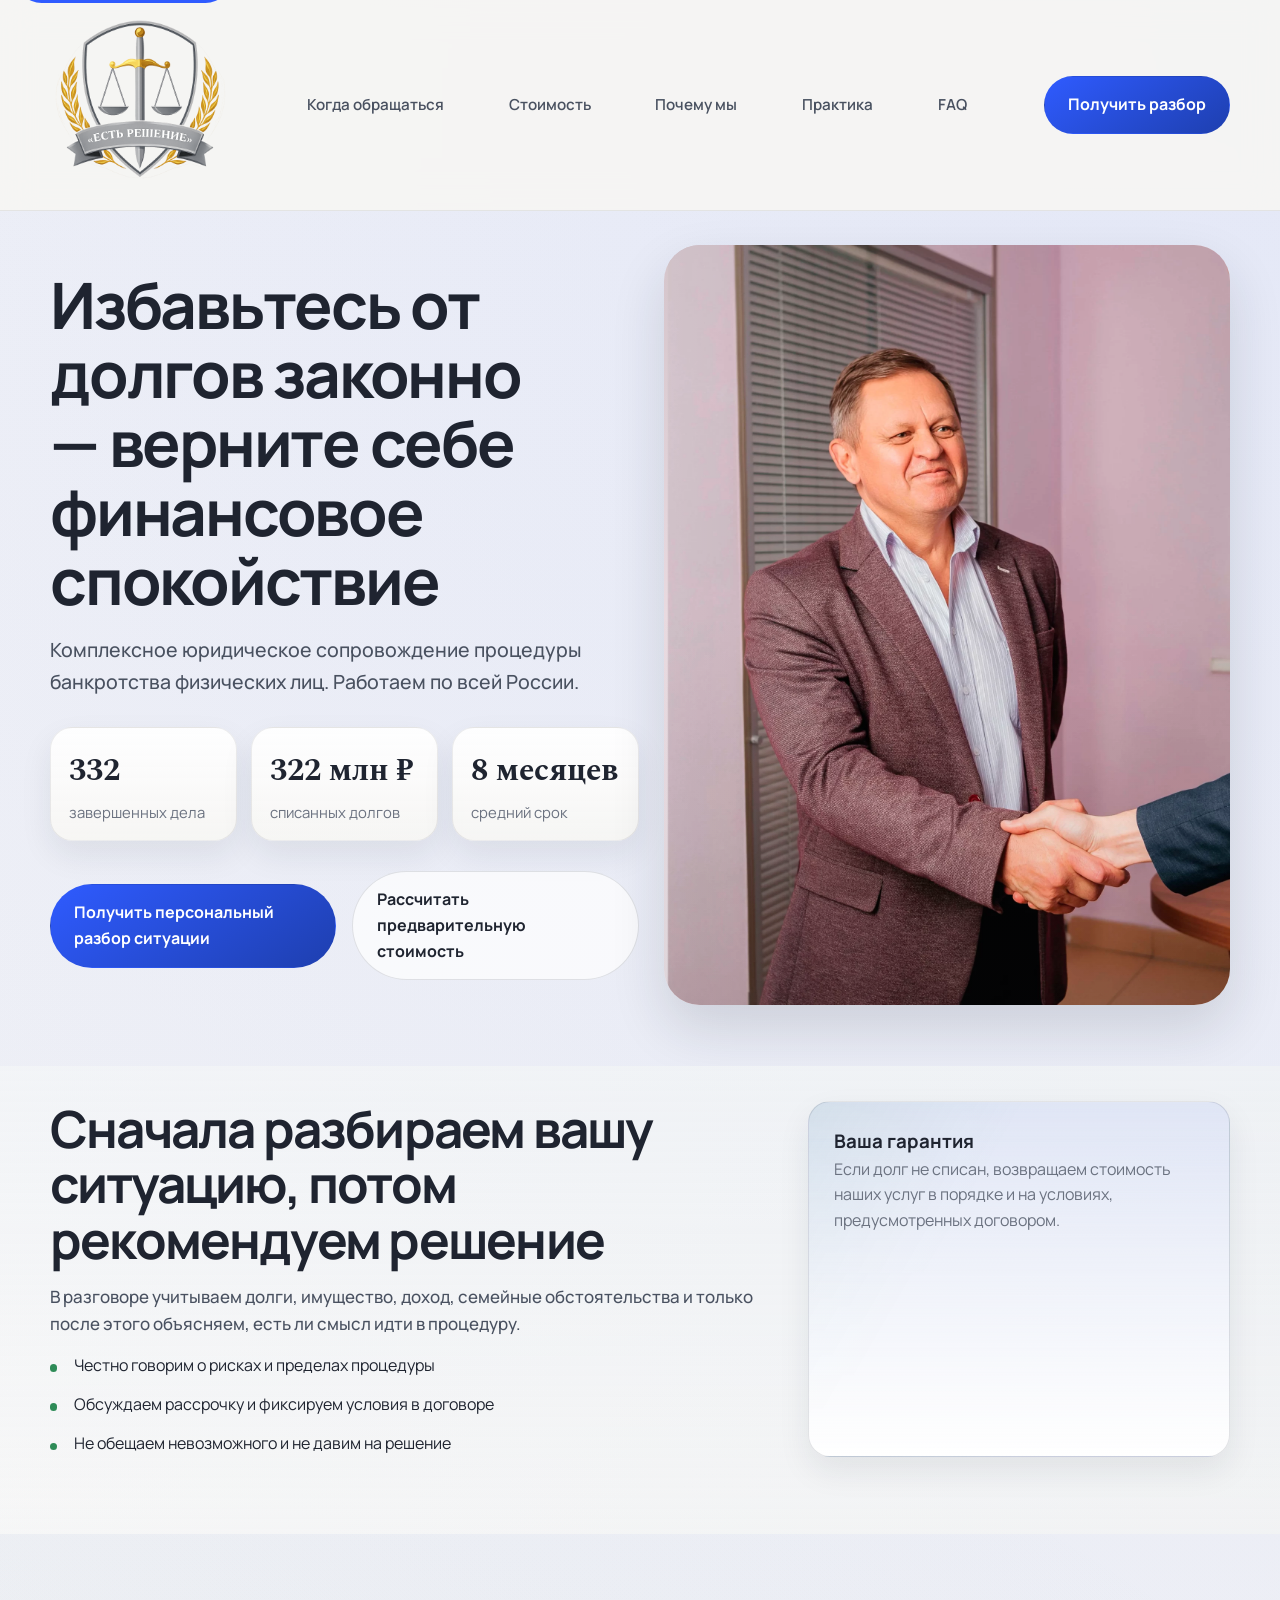
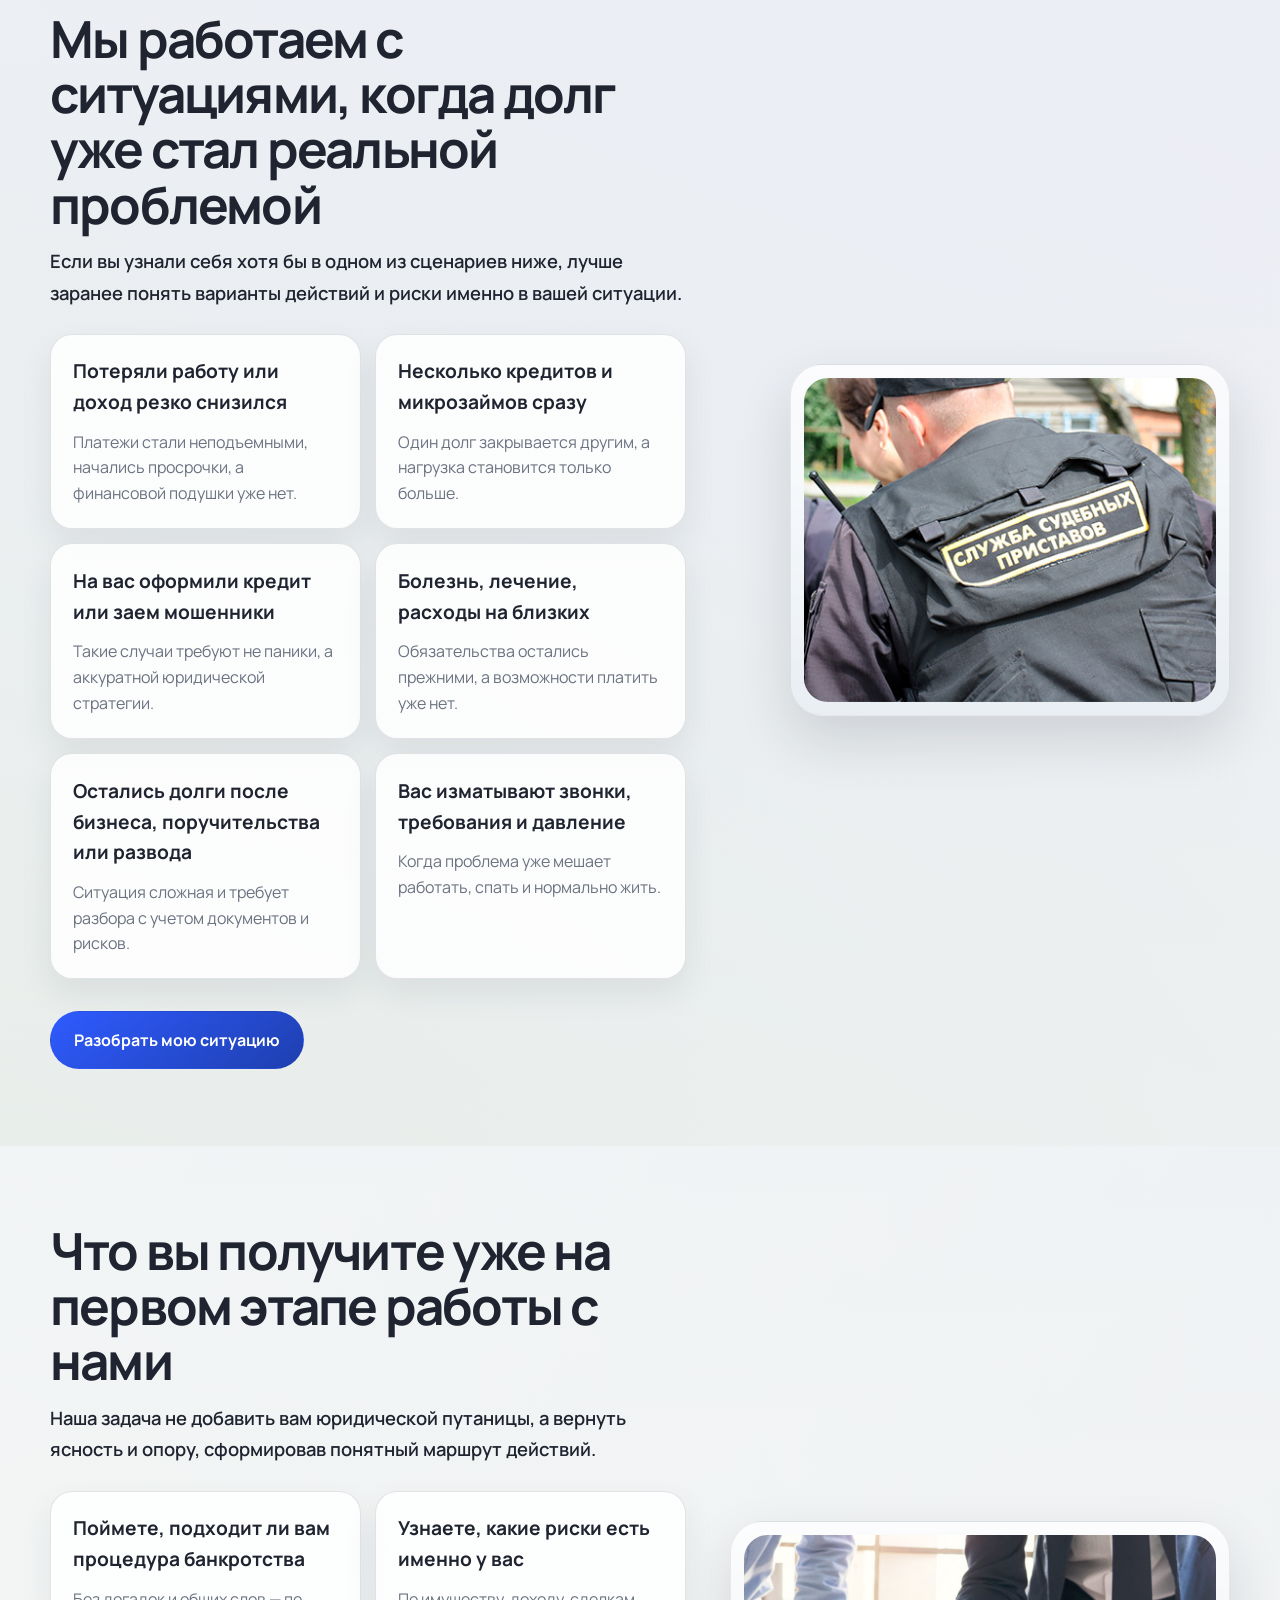
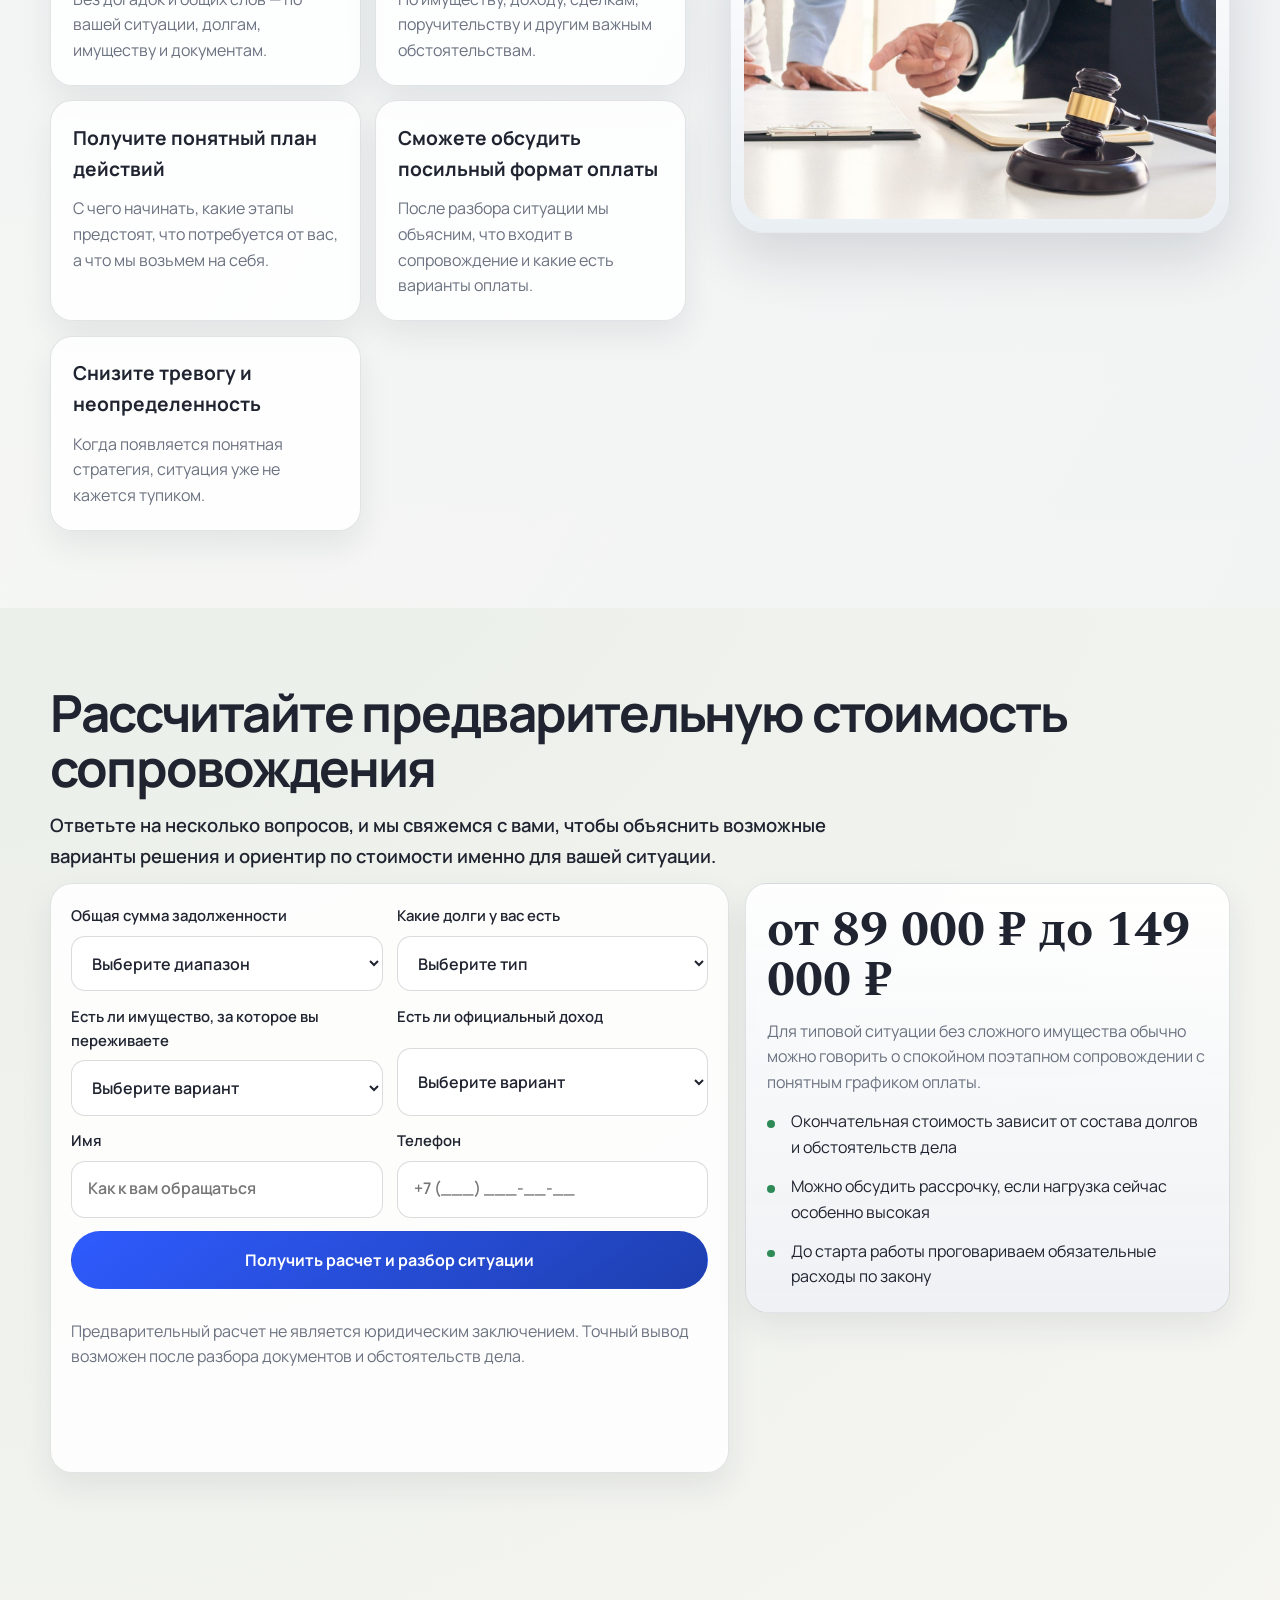
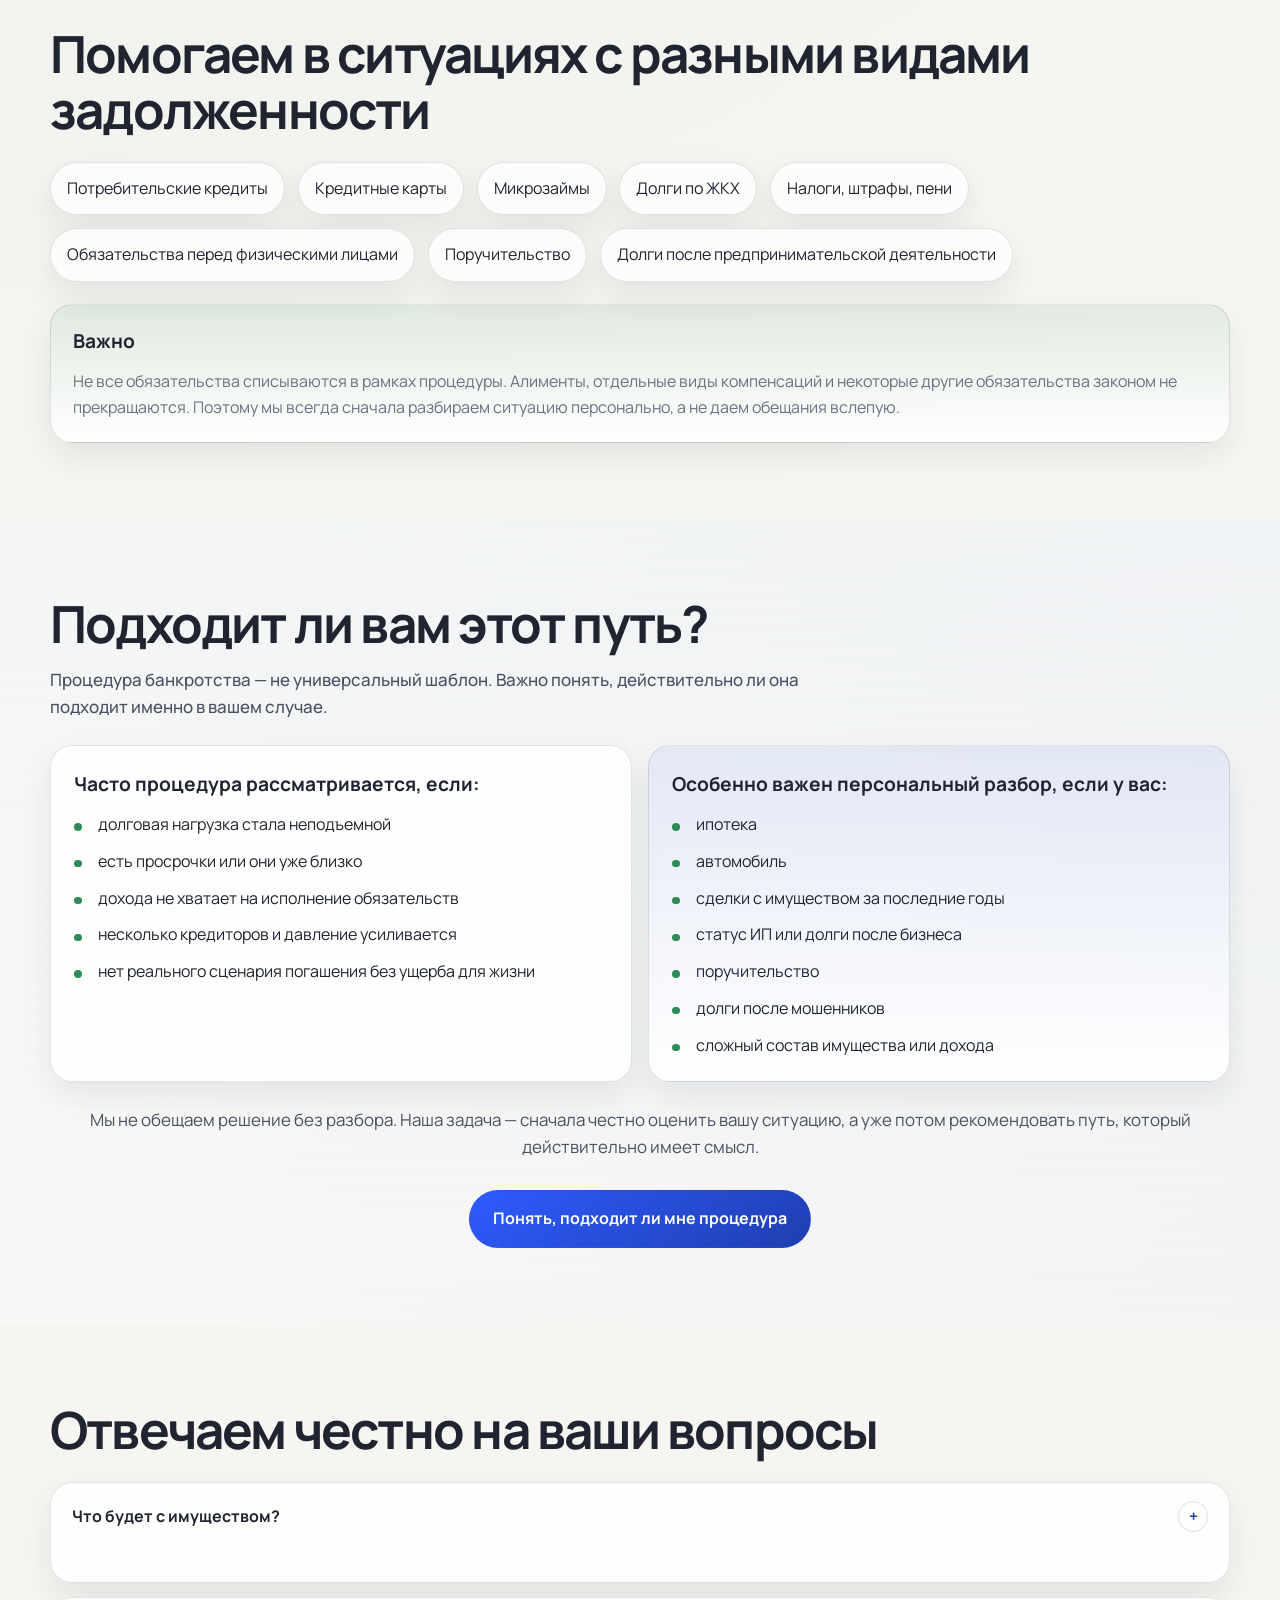
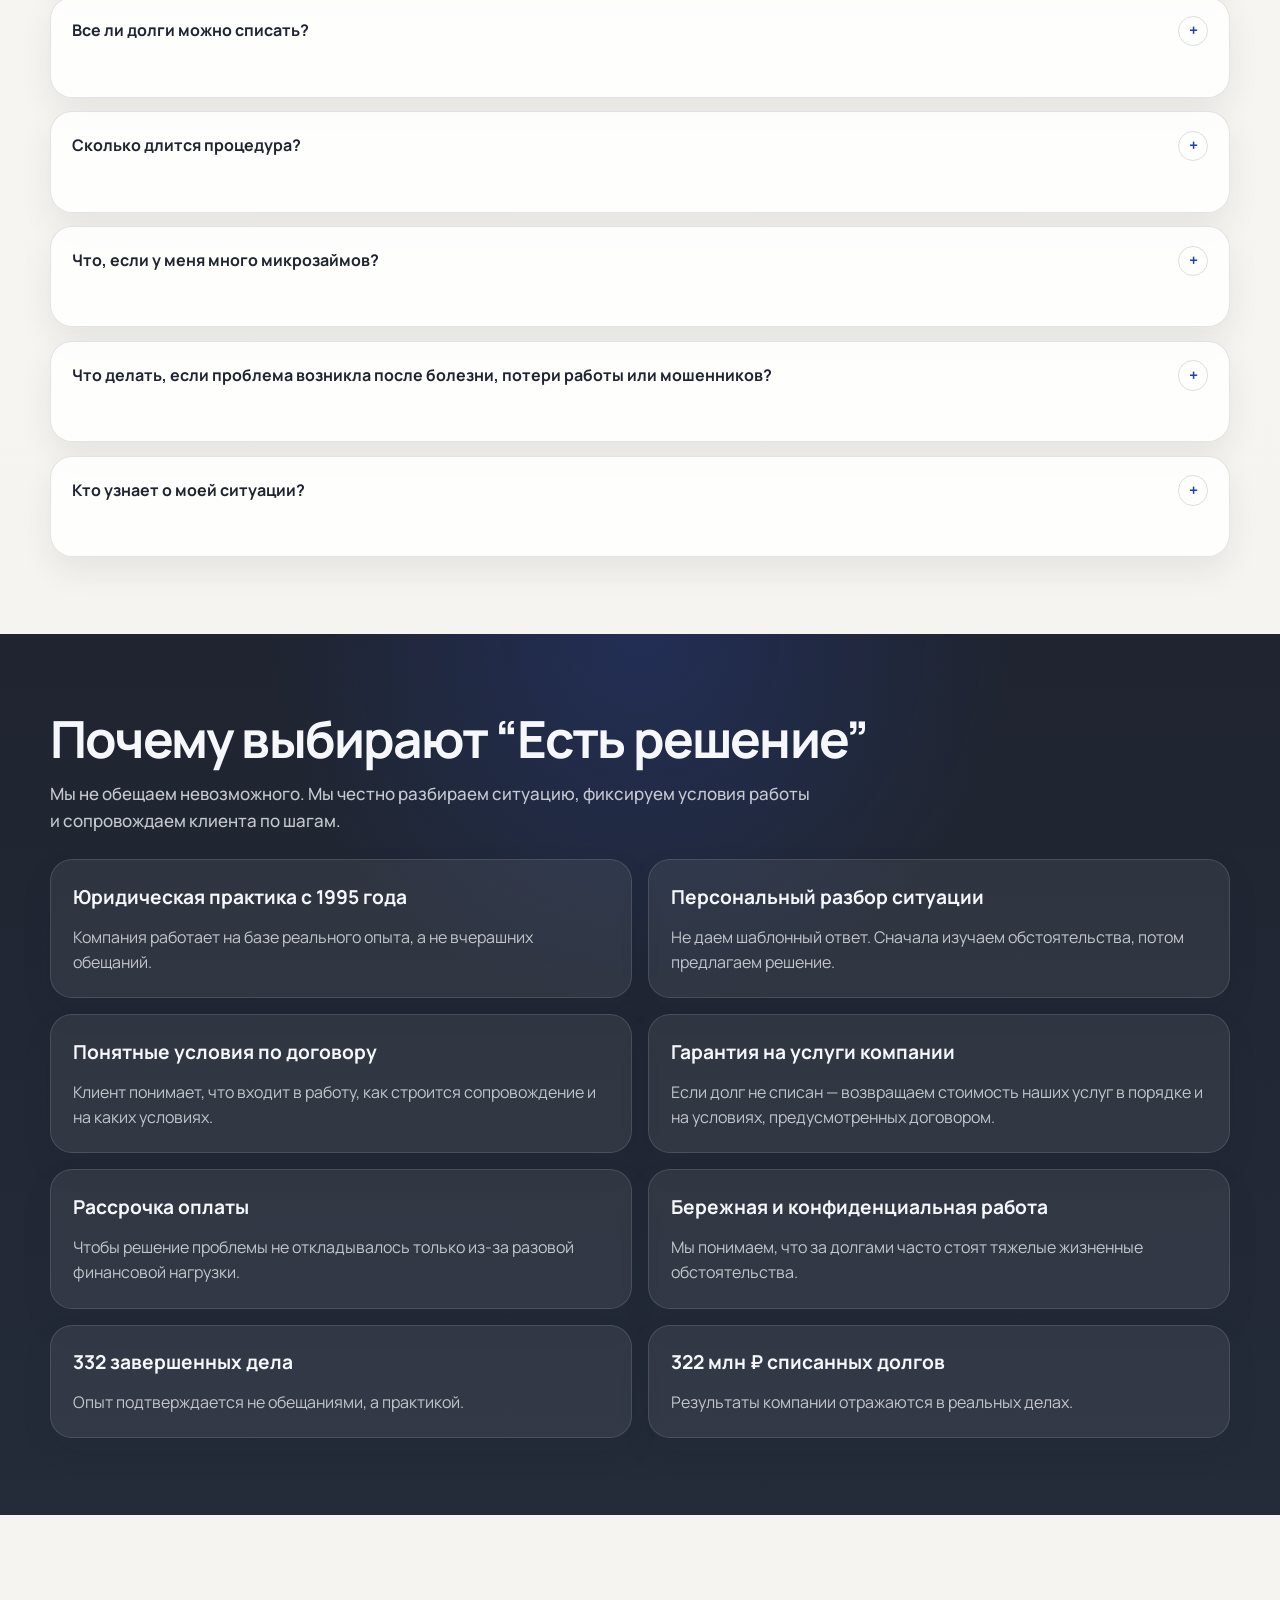
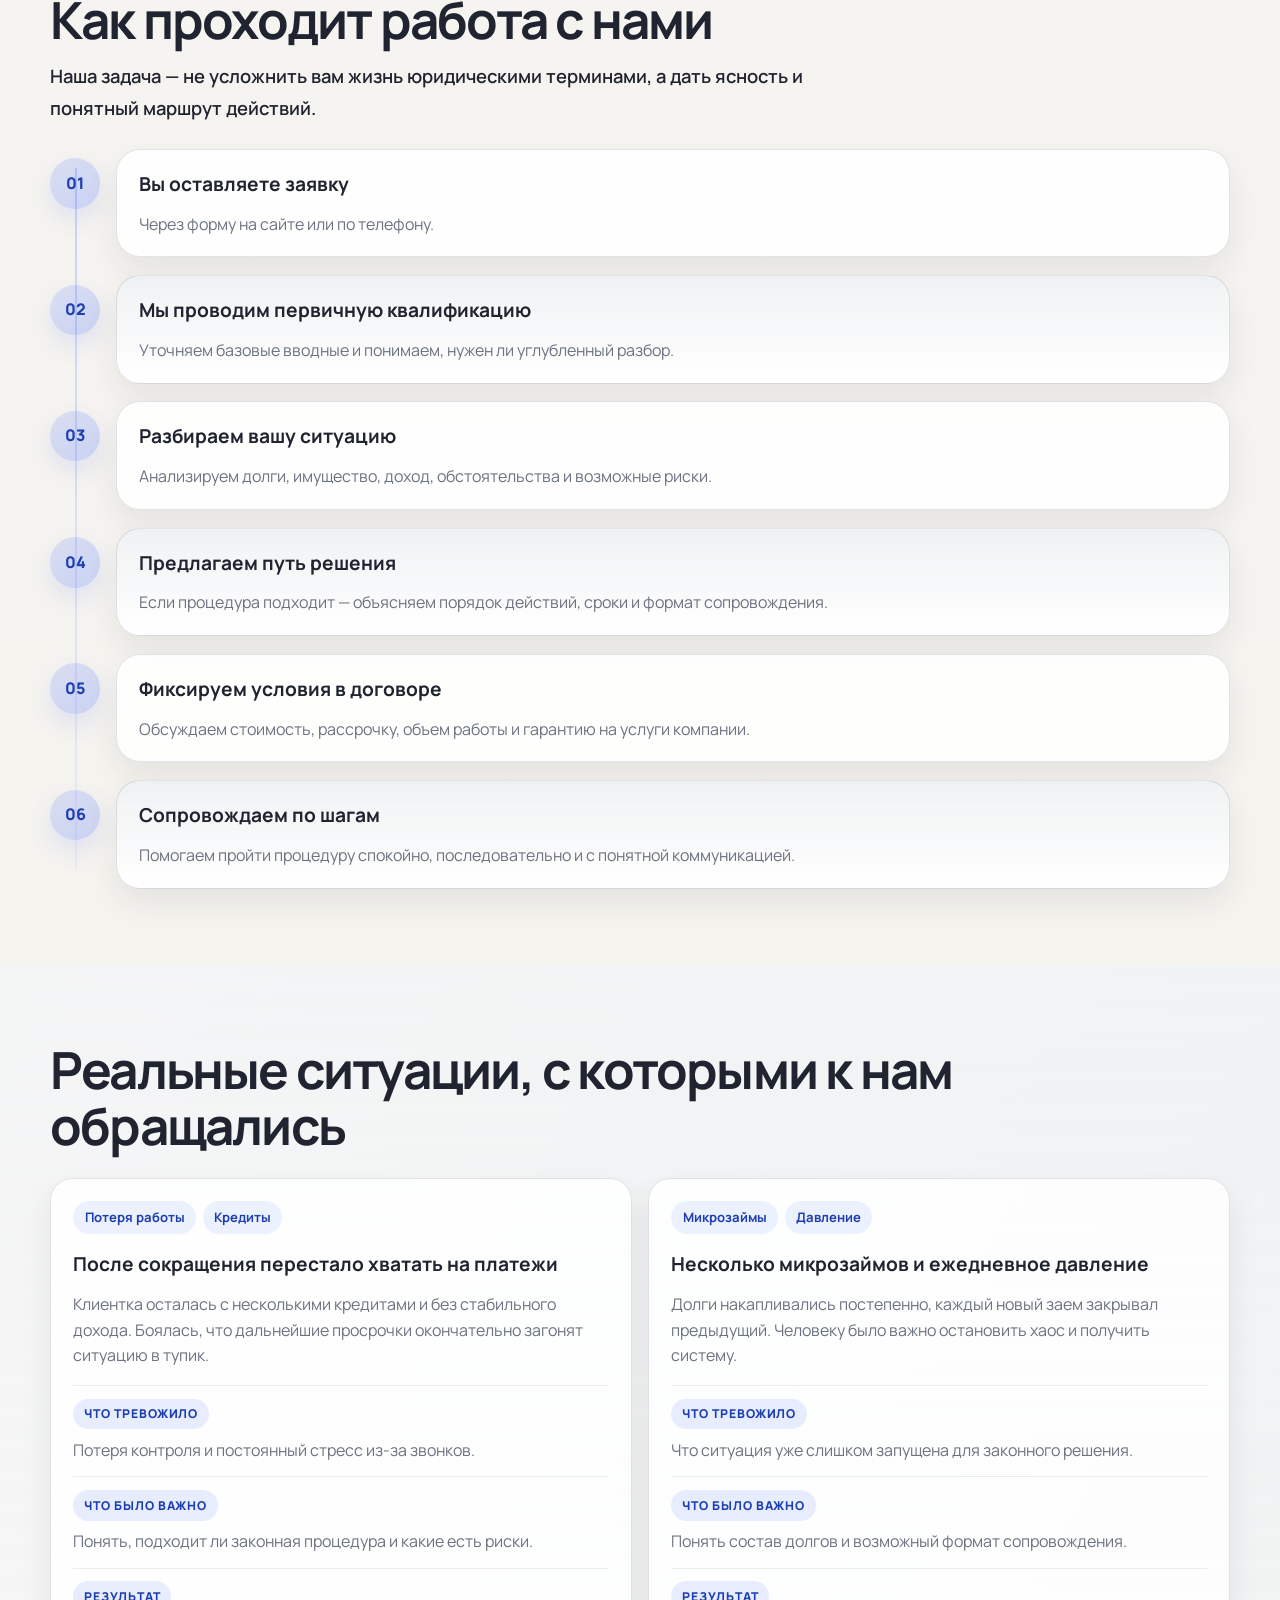
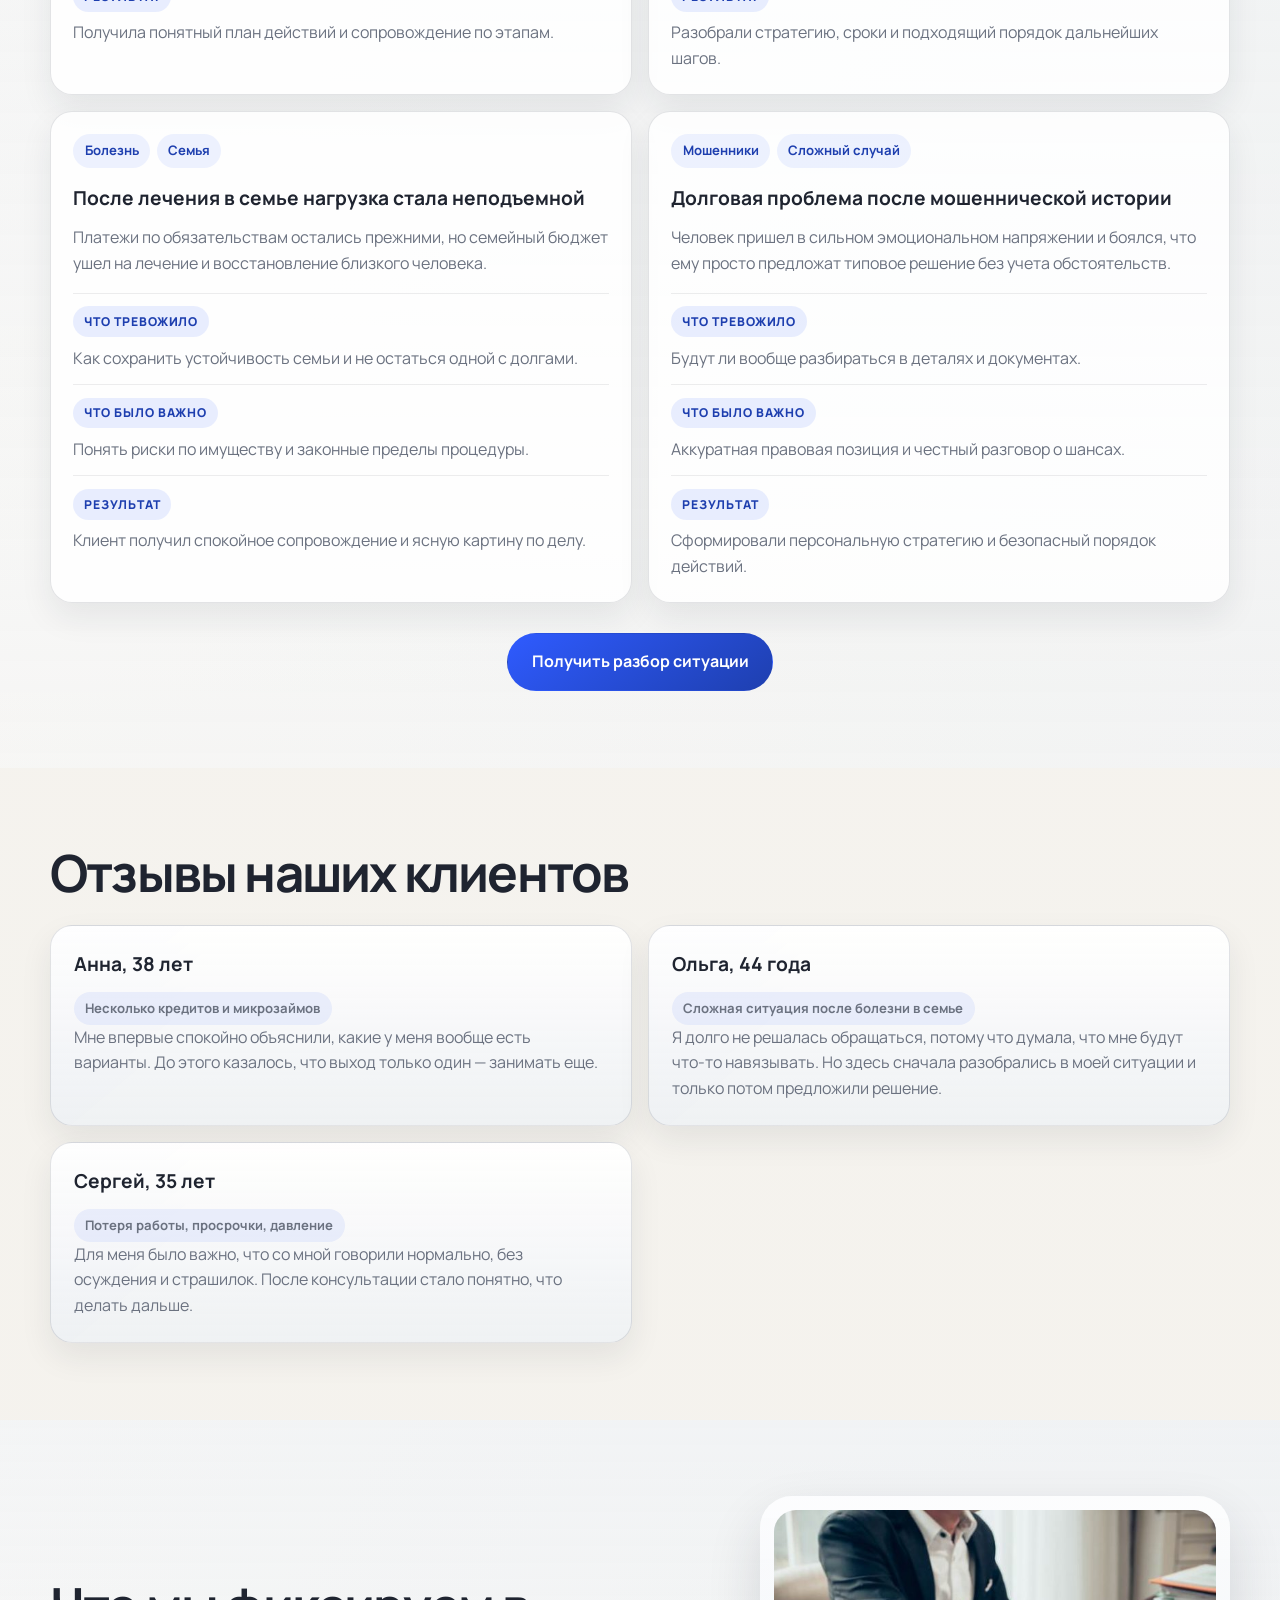
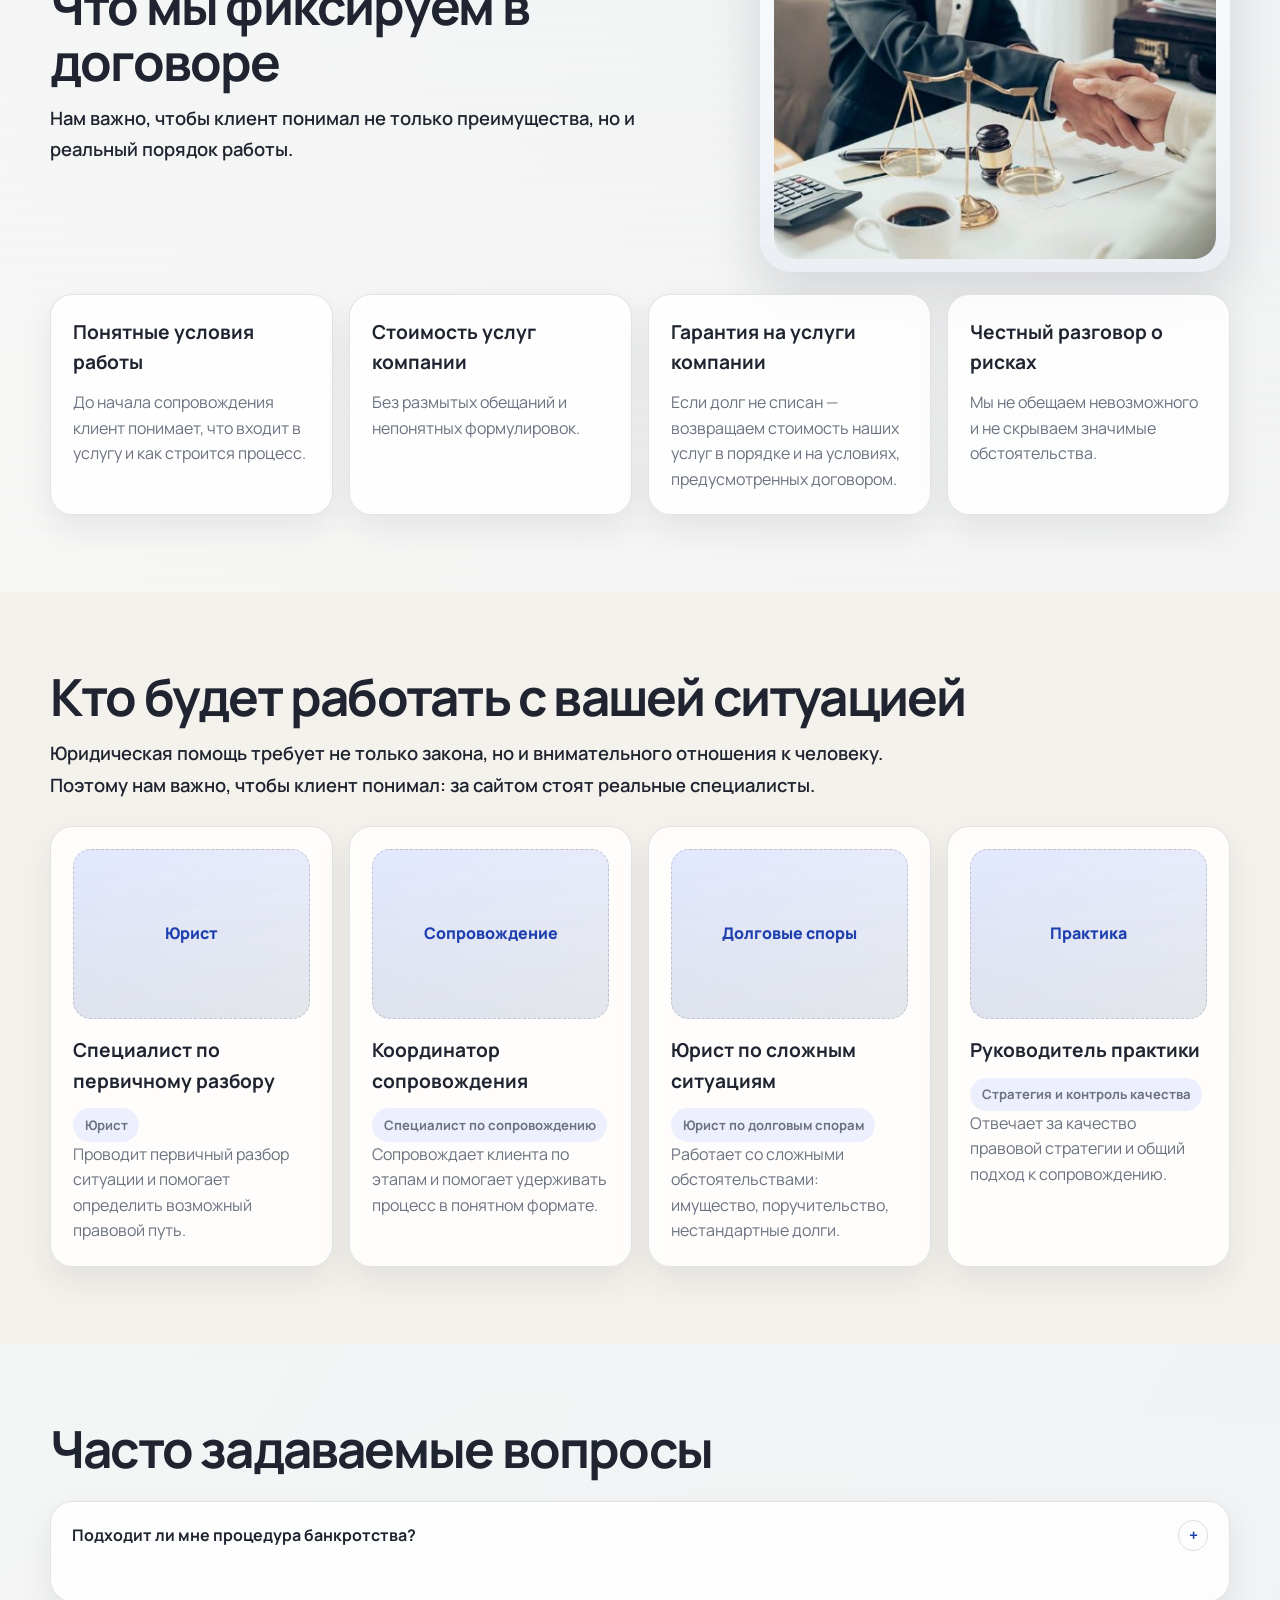
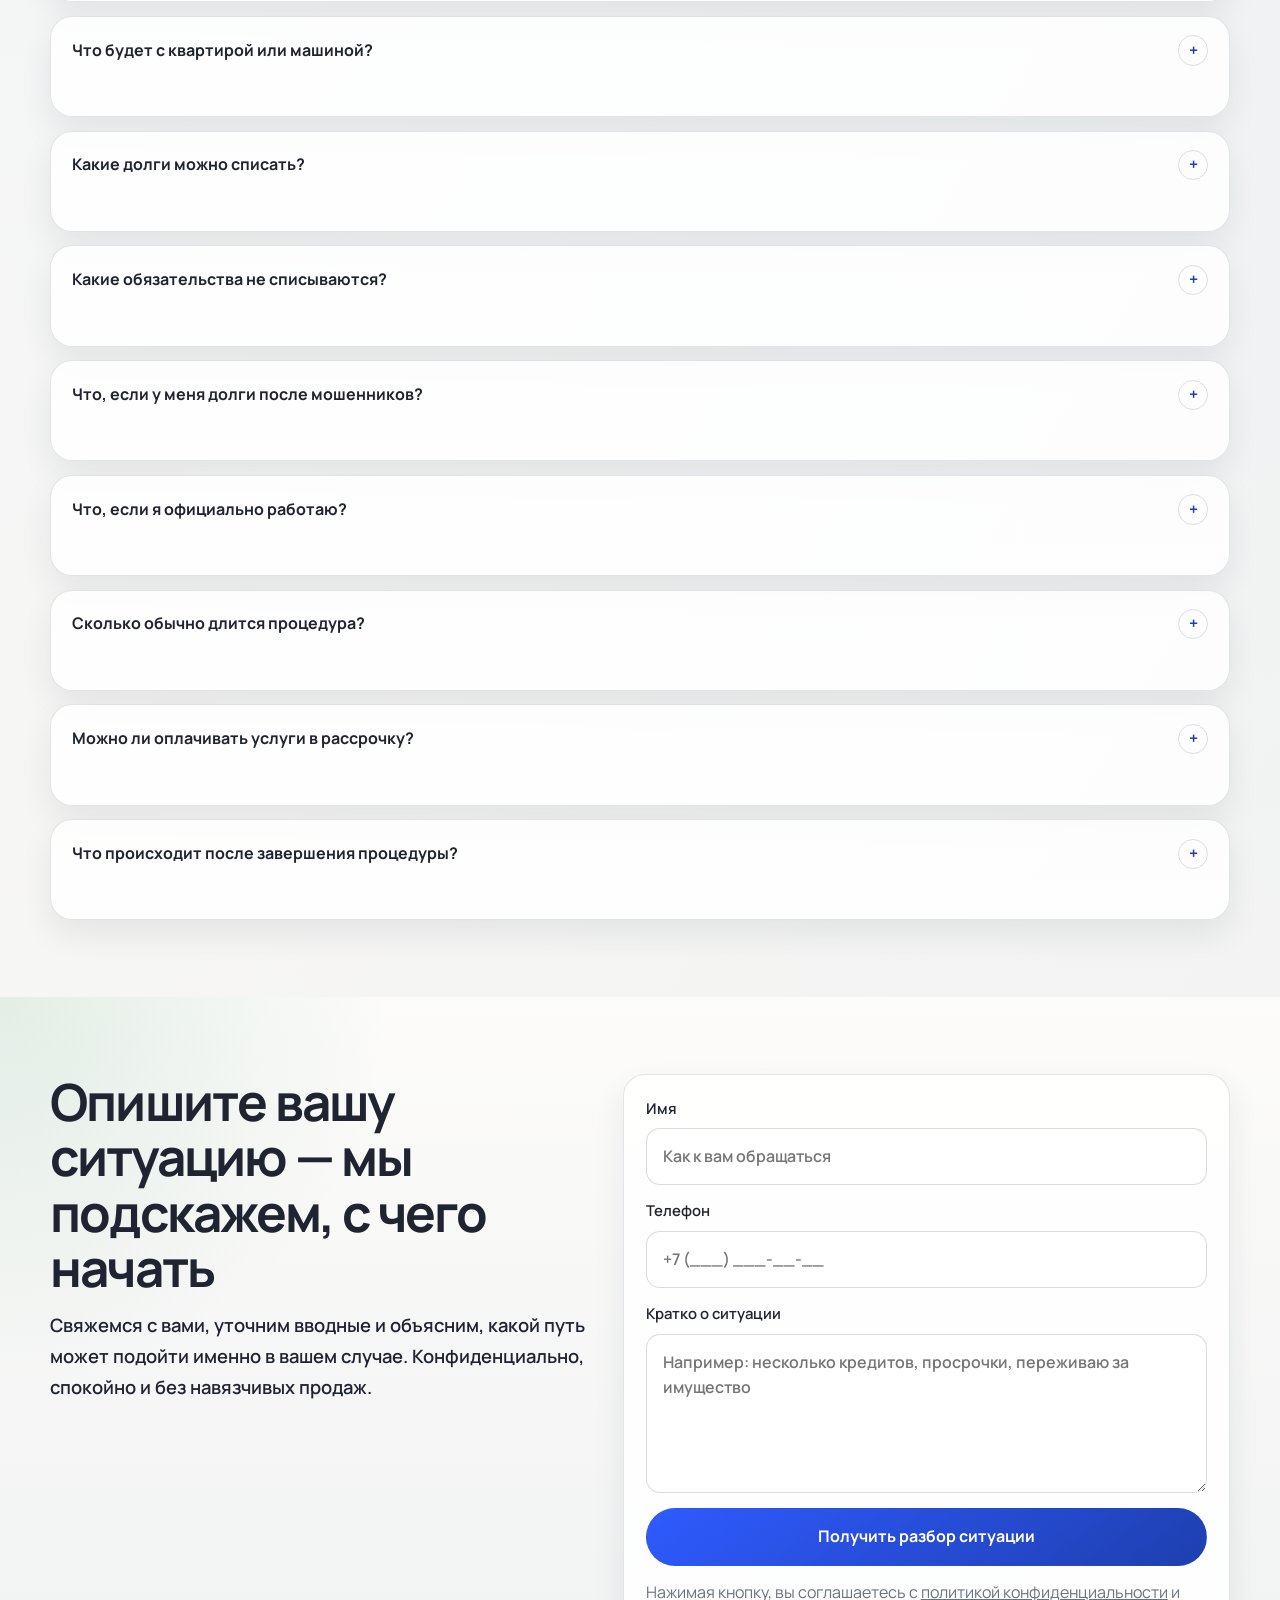
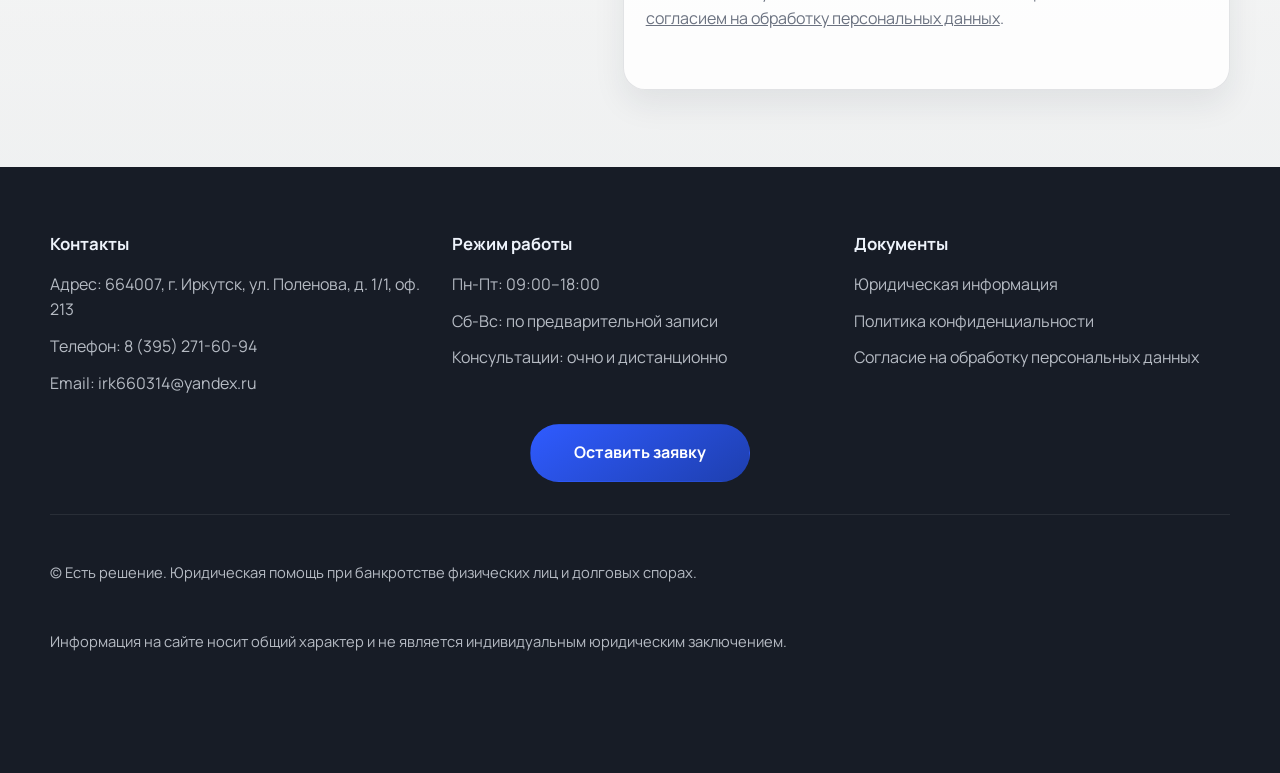
==== commit ecf62ce6: "Add files via upload" ====
--- a/index.html
+++ b/index.html
@@ -115,8 +115,8 @@
         </div>
       </section>
 
-      <section class="section" id="situations">
-        <div class="container split-section">
+      <section class="section section-with-photo" id="situations">
+        <div class="container split-section split-section-photo split-section-situations">
           <div class="split-copy">
             <div class="section-heading">
               <h2>Мы работаем с ситуациями, когда долг уже стал реальной проблемой</h2>
@@ -158,7 +158,7 @@
             </div>
           </div>
 
-          <div class="split-media">
+          <div class="split-media split-media-situations">
             <img
               src="./assets/img/situations-work.jpg"
               alt="Ситуации, с которыми работает юридическая компания"
@@ -170,8 +170,8 @@
         </div>
       </section>
 
-      <section class="section section-soft" id="benefits">
-        <div class="container split-section">
+      <section class="section section-soft section-with-photo" id="benefits">
+        <div class="container split-section split-section-photo split-section-benefits">
           <div class="split-copy">
             <div class="section-heading">
               <h2>Что вы получите уже на первом этапе работы с нами</h2>
@@ -205,7 +205,7 @@
             </div>
           </div>
 
-          <div class="split-media">
+          <div class="split-media split-media-benefits">
             <img
               src="./assets/img/what-you-get.jpg"
               alt="Что вы получите на первом этапе работы"
@@ -516,7 +516,7 @@
         <div class="container">
           <div class="section-heading section-heading-wide">
             <h2>Как проходит работа с нами</h2>
-            <p class="section-lead">
+            <p class="section-lead section-lead-strong">
               Наша задача — не усложнить вам жизнь юридическими терминами, а дать ясность и
               понятный маршрут действий.
             </p>
@@ -525,42 +525,42 @@
           <ol class="process-timeline">
             <li class="process-step">
               <span class="process-number">01</span>
-              <div>
+              <div class="process-step-card">
                 <h3>Вы оставляете заявку</h3>
                 <p>Через форму на сайте или по телефону.</p>
               </div>
             </li>
             <li class="process-step">
               <span class="process-number">02</span>
-              <div>
+              <div class="process-step-card">
                 <h3>Мы проводим первичную квалификацию</h3>
                 <p>Уточняем базовые вводные и понимаем, нужен ли углубленный разбор.</p>
               </div>
             </li>
             <li class="process-step">
               <span class="process-number">03</span>
-              <div>
+              <div class="process-step-card">
                 <h3>Разбираем вашу ситуацию</h3>
                 <p>Анализируем долги, имущество, доход, обстоятельства и возможные риски.</p>
               </div>
             </li>
             <li class="process-step">
               <span class="process-number">04</span>
-              <div>
+              <div class="process-step-card">
                 <h3>Предлагаем путь решения</h3>
                 <p>Если процедура подходит — объясняем порядок действий, сроки и формат сопровождения.</p>
               </div>
             </li>
             <li class="process-step">
               <span class="process-number">05</span>
-              <div>
+              <div class="process-step-card">
                 <h3>Фиксируем условия в договоре</h3>
                 <p>Обсуждаем стоимость, рассрочку, объем работы и гарантию на услуги компании.</p>
               </div>
             </li>
             <li class="process-step">
               <span class="process-number">06</span>
-              <div>
+              <div class="process-step-card">
                 <h3>Сопровождаем по шагам</h3>
                 <p>Помогаем пройти процедуру спокойно, последовательно и с понятной коммуникацией.</p>
               </div>
@@ -679,13 +679,13 @@
           <div class="contract-top">
             <div class="section-heading section-heading-wide">
               <h2>Что мы фиксируем в договоре</h2>
-              <p class="section-lead">
+              <p class="section-lead section-lead-strong">
                 Нам важно, чтобы клиент понимал не только преимущества, но и реальный порядок
                 работы.
               </p>
             </div>
 
-            <div class="contract-photo">
+            <div class="contract-photo contract-photo-balanced">
               <img
                 src="./assets/img/contract-photo.jpg"
                 alt="Документы и договор на юридическое сопровождение"
--- a/styles.css
+++ b/styles.css
@@ -209,6 +209,10 @@
   padding: 4.8rem 0;
 }
 
+.section-with-photo {
+  overflow: clip;
+}
+
 .section-soft {
   background:
     linear-gradient(180deg, rgba(238, 241, 244, 0.56), rgba(247, 246, 243, 0.38)),
@@ -223,7 +227,8 @@
 }
 
 .hero-main {
-  padding: 2.8rem 0 3.6rem;
+  padding: 2.1rem 0 3.8rem;
+  overflow: clip;
 }
 
 .hero-main-grid,
@@ -236,8 +241,16 @@
 }
 
 .hero-main-grid {
-  grid-template-columns: minmax(0, 1.05fr) minmax(340px, 0.95fr);
-  align-items: center;
+  grid-template-columns: minmax(0, 1.02fr) minmax(360px, 0.98fr);
+  align-items: stretch;
+  gap: clamp(1.25rem, 2vw, 2rem);
+  min-height: min(760px, calc(100vh - 112px));
+}
+
+.hero-main-copy {
+  display: grid;
+  align-content: center;
+  padding: 0.45rem 0;
 }
 
 .hero-main-copy h1,
@@ -290,13 +303,14 @@
 .hero-main-lead {
   max-width: 50ch;
   margin-top: 1.2rem;
+  font-size: clamp(1.08rem, 1.6vw, 1.22rem);
 }
 
 .hero-stats {
   display: grid;
   grid-template-columns: repeat(3, minmax(0, 1fr));
   gap: 0.9rem;
-  margin: 2rem 0;
+  margin: 1.9rem 0;
 }
 
 .hero-stats div,
@@ -318,7 +332,9 @@
 }
 
 .hero-stats div {
-  padding: 1.15rem;
+  padding: 1.12rem 1.12rem 1.04rem;
+  background: linear-gradient(180deg, rgba(255, 255, 255, 0.94), rgba(247, 246, 243, 0.9));
+  border-color: rgba(31, 36, 48, 0.08);
 }
 
 .hero-stats dt,
@@ -334,7 +350,8 @@
 .hero-stats dd {
   margin: 0.4rem 0 0;
   color: var(--muted);
-  font-size: 0.96rem;
+  font-size: 0.93rem;
+  line-height: 1.45;
 }
 
 .hero-actions {
@@ -347,11 +364,31 @@
   align-items: center;
 }
 
+.hero-actions-inline .button {
+  flex: 1 1 260px;
+}
+
 .hero-main-media {
-  min-height: 100%;
-  border-radius: 30px;
+  position: relative;
+  min-height: clamp(540px, 72vh, 720px);
+  border-radius: 36px;
   overflow: hidden;
   box-shadow: var(--shadow-strong);
+  background:
+    radial-gradient(circle at top right, rgba(255, 255, 255, 0.4), transparent 30%),
+    linear-gradient(155deg, #cfbcc3 0%, #e6d5dc 36%, #f2e9ed 100%);
+  isolation: isolate;
+}
+
+.hero-main-media::before {
+  content: "";
+  position: absolute;
+  inset: 0;
+  background:
+    linear-gradient(180deg, rgba(255, 255, 255, 0) 48%, rgba(31, 36, 48, 0.08) 100%),
+    linear-gradient(90deg, rgba(255, 255, 255, 0.12), transparent 26%);
+  pointer-events: none;
+  z-index: 1;
 }
 
 .hero-main-media img,
@@ -362,18 +399,24 @@
   object-fit: cover;
 }
 
+.hero-main-media img {
+  object-position: 56% 34%;
+}
+
 .section-approach {
-  padding-top: 2.8rem;
+  padding-top: 2.2rem;
 }
 
 .approach-grid {
-  grid-template-columns: minmax(0, 1.15fr) minmax(280px, 0.6fr);
-  align-items: start;
+  grid-template-columns: minmax(0, 1.08fr) minmax(290px, 0.62fr);
+  align-items: stretch;
+  gap: clamp(1rem, 1.8vw, 1.5rem);
 }
 
 .approach-copy {
   display: grid;
   gap: 1rem;
+  align-content: center;
 }
 
 .feature-list,
@@ -446,19 +489,65 @@
 }
 
 .split-section {
-  grid-template-columns: minmax(0, 1.15fr) minmax(280px, 0.72fr);
-  align-items: start;
+  grid-template-columns: minmax(0, 1.08fr) minmax(320px, 0.88fr);
+  align-items: center;
+  gap: clamp(1.2rem, 2vw, 2rem);
 }
 
 .split-copy {
   min-width: 0;
+  display: grid;
+  align-content: start;
 }
 
 .split-media {
-  border-radius: 28px;
+  position: relative;
+  display: flex;
+  align-items: center;
+  justify-content: center;
+  width: 100%;
+  max-width: 500px;
+  justify-self: end;
+  padding: clamp(0.8rem, 1vw, 1rem);
+  border-radius: 32px;
   overflow: hidden;
   box-shadow: var(--shadow-strong);
-  min-height: 100%;
+  border: 1px solid rgba(31, 36, 48, 0.08);
+  background:
+    linear-gradient(180deg, rgba(255, 255, 255, 0.86), rgba(235, 239, 244, 0.92)),
+    linear-gradient(140deg, rgba(47, 91, 255, 0.08), rgba(46, 139, 87, 0.08));
+}
+
+.split-media::before {
+  content: "";
+  position: absolute;
+  inset: 0;
+  border-radius: inherit;
+  background: linear-gradient(140deg, rgba(255, 255, 255, 0.18), transparent 48%);
+  pointer-events: none;
+}
+
+.split-media img {
+  position: relative;
+  z-index: 1;
+  border-radius: 24px;
+}
+
+.split-media-situations {
+  max-width: 440px;
+  aspect-ratio: 5 / 4;
+}
+
+.split-media-situations img {
+  object-position: center 50%;
+}
+
+.split-media-benefits {
+  aspect-ratio: 16 / 10;
+}
+
+.split-media-benefits img {
+  object-position: center 52%;
 }
 
 .cards-grid {
@@ -506,22 +595,22 @@
 }
 
 .section-actions-spaced {
-  margin-top: 1.9rem;
+  margin-top: 2rem;
 }
 
 .section-actions-centered {
   justify-content: center;
-  margin-top: 1.7rem;
+  margin-top: 1.9rem;
 }
 
 .calculator-section .section-heading {
-  margin-bottom: 1rem;
+  margin-bottom: 0.7rem;
 }
 
 .calculator-layout {
   display: grid;
-  grid-template-columns: minmax(0, 1.15fr) minmax(290px, 0.78fr);
-  gap: 1rem;
+  grid-template-columns: minmax(0, 1.05fr) minmax(300px, 0.75fr);
+  gap: 0.95rem;
 }
 
 .calculator-layout-compact {
@@ -535,11 +624,24 @@
   gap: 0.9rem;
 }
 
+.calculator-form {
+  grid-template-columns: repeat(2, minmax(0, 1fr));
+  gap: 0.85rem 0.9rem;
+  align-content: start;
+  padding: 1.25rem;
+}
+
 .calculator-form label,
 .lead-form label {
   display: grid;
   gap: 0.48rem;
   font-weight: 600;
+}
+
+.calculator-form > .button,
+.calculator-form > .form-legal-note,
+.calculator-form > .form-response {
+  grid-column: 1 / -1;
 }
 
 .calculator-form span,
@@ -575,10 +677,10 @@
 }
 
 .calculator-result {
-  padding: 1.45rem;
+  padding: 1.35rem;
   display: grid;
   align-content: start;
-  gap: 1rem;
+  gap: 0.85rem;
   background:
     linear-gradient(180deg, rgba(255, 255, 255, 0.94), rgba(238, 241, 244, 0.9)),
     linear-gradient(140deg, rgba(47, 91, 255, 0.08), transparent 38%);
@@ -635,7 +737,7 @@
 .section-footnote-wide {
   max-width: none;
   text-align: center;
-  font-size: 1.02rem;
+  font-size: 1.06rem;
 }
 
 .accordion {
@@ -714,18 +816,18 @@
 .process-timeline {
   position: relative;
   margin: 0;
-  padding: 0 0 0 1rem;
+  padding: 0;
   list-style: none;
   display: grid;
-  gap: 1rem;
+  gap: 1.1rem;
 }
 
 .process-timeline::before {
   content: "";
   position: absolute;
-  left: 1.1rem;
-  top: 0.8rem;
-  bottom: 0.8rem;
+  left: 1.55rem;
+  top: 1.2rem;
+  bottom: 1.2rem;
   width: 2px;
   background: linear-gradient(180deg, rgba(47, 91, 255, 0.22), rgba(47, 91, 255, 0.06));
 }
@@ -736,23 +838,37 @@
   grid-template-columns: auto 1fr;
   gap: 1rem;
   align-items: start;
-  padding: 1.3rem 1.35rem 1.3rem 0;
+  padding: 0;
 }
 
 .process-number {
   position: relative;
   z-index: 1;
-  width: 3rem;
-  height: 3rem;
+  width: 3.15rem;
+  height: 3.15rem;
+  margin-top: 0.6rem;
   display: inline-grid;
   place-items: center;
   border-radius: 999px;
   background: linear-gradient(145deg, rgba(47, 91, 255, 0.14), rgba(47, 91, 255, 0.22));
   color: var(--accent-dark);
   font-weight: 800;
-}
-
-.process-step p {
+  box-shadow: 0 10px 24px rgba(47, 91, 255, 0.12);
+}
+
+.process-step-card {
+  padding: 1.2rem 1.35rem;
+  background: rgba(255, 255, 255, 0.88);
+  border: 1px solid var(--border);
+  border-radius: 24px;
+  box-shadow: var(--shadow-soft);
+}
+
+.process-step:nth-child(even) .process-step-card {
+  background: linear-gradient(180deg, rgba(238, 241, 244, 0.82), rgba(255, 255, 255, 0.96));
+}
+
+.process-step-card p {
   margin: 0.5rem 0 0;
   color: var(--muted);
 }
@@ -788,6 +904,13 @@
   gap: 0.8rem;
 }
 
+.case-card dl > div {
+  display: grid;
+  gap: 0.25rem;
+  padding-top: 0.8rem;
+  border-top: 1px solid rgba(31, 36, 48, 0.08);
+}
+
 .case-card dt {
   display: inline-flex;
   width: fit-content;
@@ -815,16 +938,36 @@
 }
 
 .contract-top {
-  grid-template-columns: minmax(0, 1.15fr) minmax(260px, 0.62fr);
+  grid-template-columns: minmax(0, 1.06fr) minmax(320px, 0.84fr);
   align-items: center;
   margin-bottom: 1.35rem;
+  gap: clamp(1rem, 1.8vw, 1.5rem);
 }
 
 .contract-photo {
-  border-radius: 28px;
+  display: flex;
+  align-items: center;
+  justify-content: center;
+  width: 100%;
+  max-width: 470px;
+  justify-self: end;
+  padding: 0.85rem;
+  border-radius: 32px;
   overflow: hidden;
   box-shadow: var(--shadow-strong);
-  min-height: 100%;
+  min-height: auto;
+  background:
+    linear-gradient(180deg, rgba(255, 255, 255, 0.9), rgba(235, 239, 244, 0.94)),
+    linear-gradient(145deg, rgba(47, 91, 255, 0.08), rgba(46, 139, 87, 0.08));
+}
+
+.contract-photo-balanced {
+  aspect-ratio: 5 / 4;
+}
+
+.contract-photo img {
+  border-radius: 22px;
+  object-position: center;
 }
 
 .contract-grid-inline {
@@ -873,11 +1016,18 @@
 .footer-columns {
   display: grid;
   grid-template-columns: repeat(3, minmax(0, 1fr));
-  gap: 1.4rem;
+  gap: 1.6rem;
+  align-items: start;
+}
+
+.footer-column {
+  display: grid;
+  gap: 0.2rem;
 }
 
 .footer-column h3 {
-  margin: 0 0 0.9rem;
+  margin: 0 0 0.7rem;
+  font-size: 1.05rem;
 }
 
 .footer-list {
@@ -911,7 +1061,11 @@
 .footer-cta-row {
   display: flex;
   justify-content: center;
-  margin-top: 2rem;
+  margin-top: 1.7rem;
+}
+
+.footer-cta-row .button {
+  min-width: 220px;
 }
 
 .footer-bottom {
@@ -947,13 +1101,13 @@
 
 .sticky-cta__inner {
   position: relative;
-  width: min(980px, calc(100% - 1.2rem));
+  width: min(980px, calc(100% - 1.6rem));
   margin: 0 auto;
   display: grid;
   grid-template-columns: minmax(0, 1fr) auto;
   align-items: center;
-  gap: 1.3rem;
-  padding: 1.2rem 1.5rem 1.2rem 2.4rem;
+  gap: 1rem;
+  padding: 1.2rem 2.2rem 1.2rem 2.85rem;
   border-radius: 999px;
   background: rgba(18, 22, 32, 0.95);
   color: #fff;
@@ -961,16 +1115,21 @@
 }
 
 .sticky-cta__content {
-  padding-right: 0.8rem;
+  padding-right: 0.25rem;
+}
+
+.sticky-cta__content strong {
+  display: block;
+  font-size: 1.02rem;
 }
 
 .sticky-cta__content p {
-  margin: 0.2rem 0 0;
+  margin: 0.24rem 0 0;
   color: rgba(255, 255, 255, 0.72);
 }
 
 .sticky-cta__button {
-  margin-right: 0.6rem;
+  margin-right: 1rem;
 }
 
 .sticky-cta__close {
@@ -1057,6 +1216,17 @@
     display: none;
   }
 
+  .hero-main-grid {
+    grid-template-columns: 1fr;
+    min-height: auto;
+  }
+
+  .hero-main-media {
+    min-height: 500px;
+    max-width: 760px;
+    margin: 0 auto;
+  }
+
   .hero-main-grid,
   .split-section,
   .approach-grid,
@@ -1064,6 +1234,18 @@
   .contract-top,
   .final-form-grid {
     grid-template-columns: 1fr;
+  }
+
+  .split-media,
+  .contract-photo {
+    max-width: none;
+    justify-self: stretch;
+  }
+
+  .split-media-situations,
+  .split-media-benefits,
+  .contract-photo-balanced {
+    aspect-ratio: 16 / 9;
   }
 
   .trust-grid,
@@ -1077,9 +1259,6 @@
     grid-template-columns: repeat(2, minmax(0, 1fr));
   }
 
-  .footer-columns {
-    grid-template-columns: 1fr;
-  }
 }
 
 @media (max-width: 820px) {
@@ -1097,6 +1276,10 @@
     flex-wrap: wrap;
     justify-content: center;
     row-gap: 0.6rem;
+  }
+
+  .hero-main {
+    padding: 1.6rem 0 3.2rem;
   }
 
   .hero-stats,
@@ -1115,6 +1298,22 @@
     padding: 3.9rem 0;
   }
 
+  .calculator-form {
+    grid-template-columns: 1fr;
+  }
+
+  .process-timeline::before {
+    left: 1.45rem;
+  }
+
+  .process-step {
+    gap: 0.85rem;
+  }
+
+  .footer-columns {
+    grid-template-columns: 1fr;
+  }
+
   .button {
     width: 100%;
   }
@@ -1133,7 +1332,7 @@
     border-radius: 26px 26px 0 0;
     grid-template-columns: 1fr;
     gap: 0.9rem;
-    padding: 1.2rem 1rem calc(1rem + env(safe-area-inset-bottom)) 1rem;
+    padding: 1.2rem 1rem calc(1rem + env(safe-area-inset-bottom)) 1.2rem;
   }
 
   .sticky-cta__content,
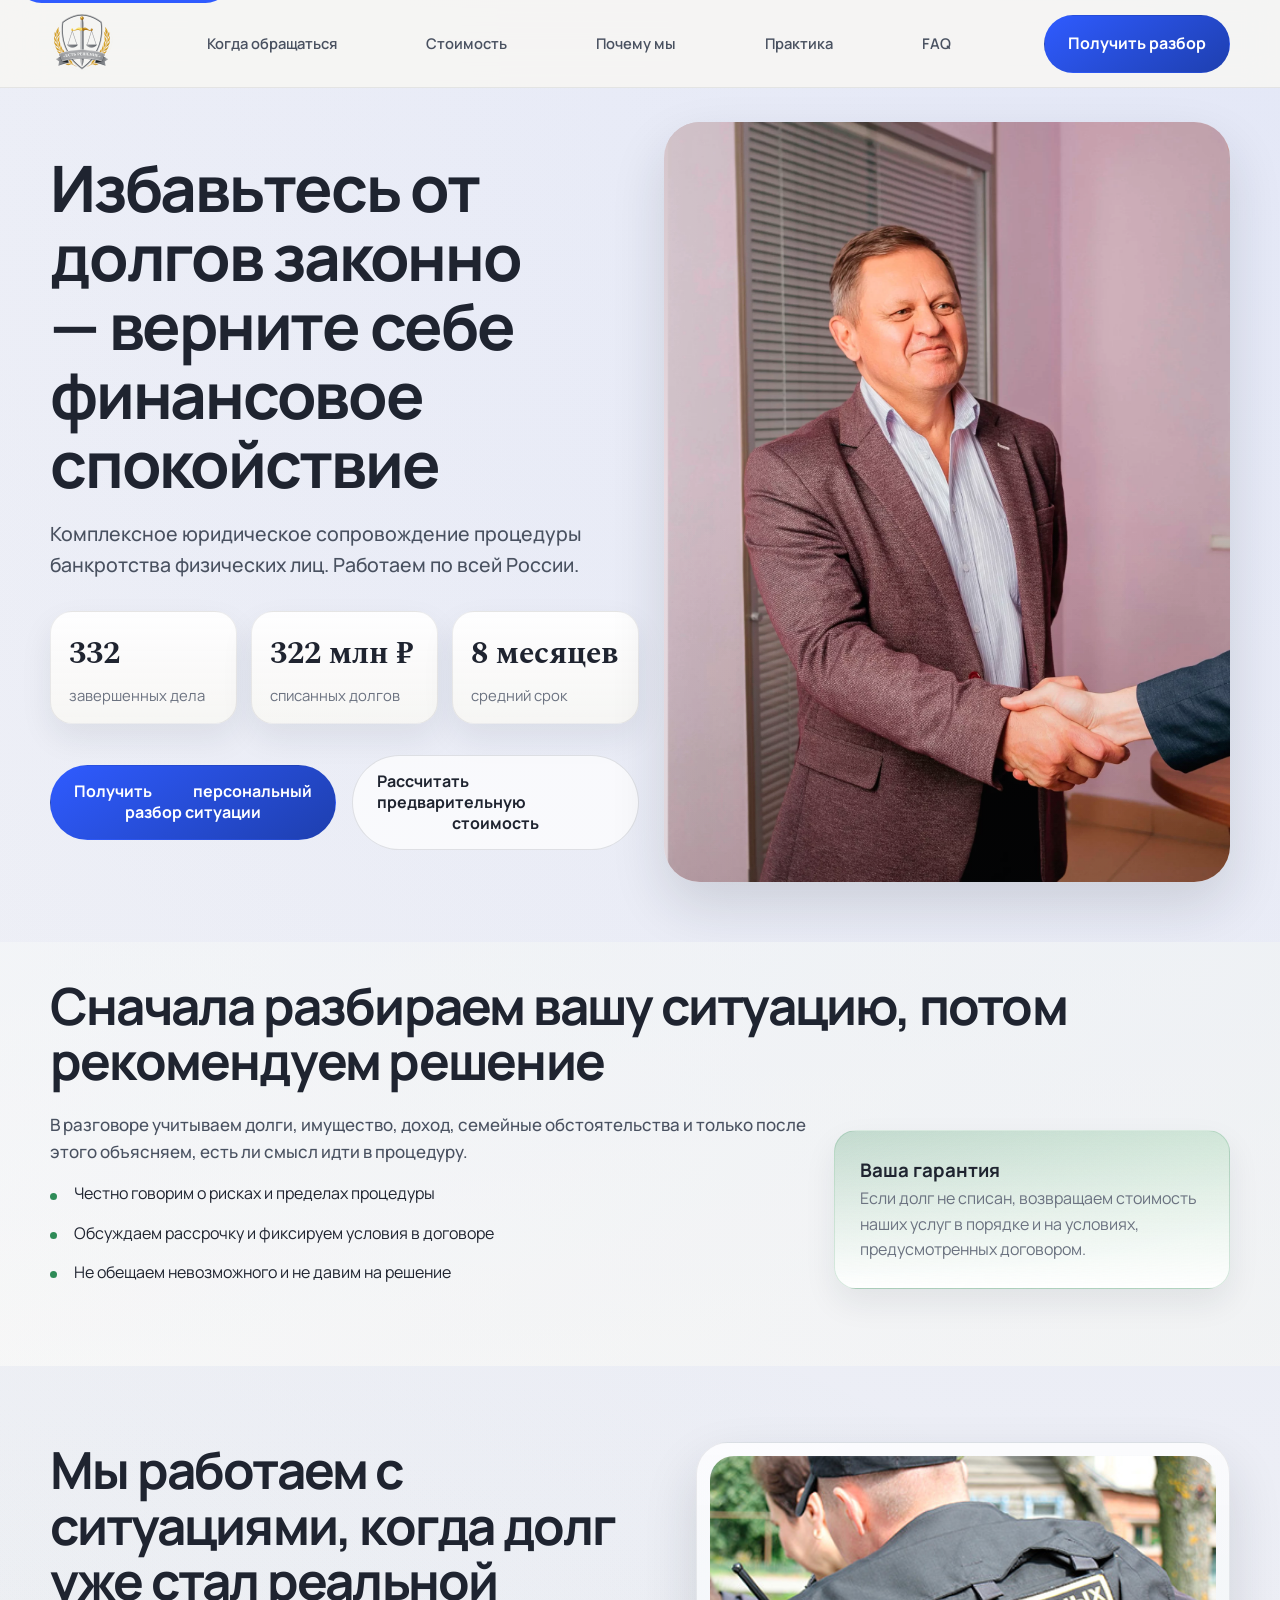
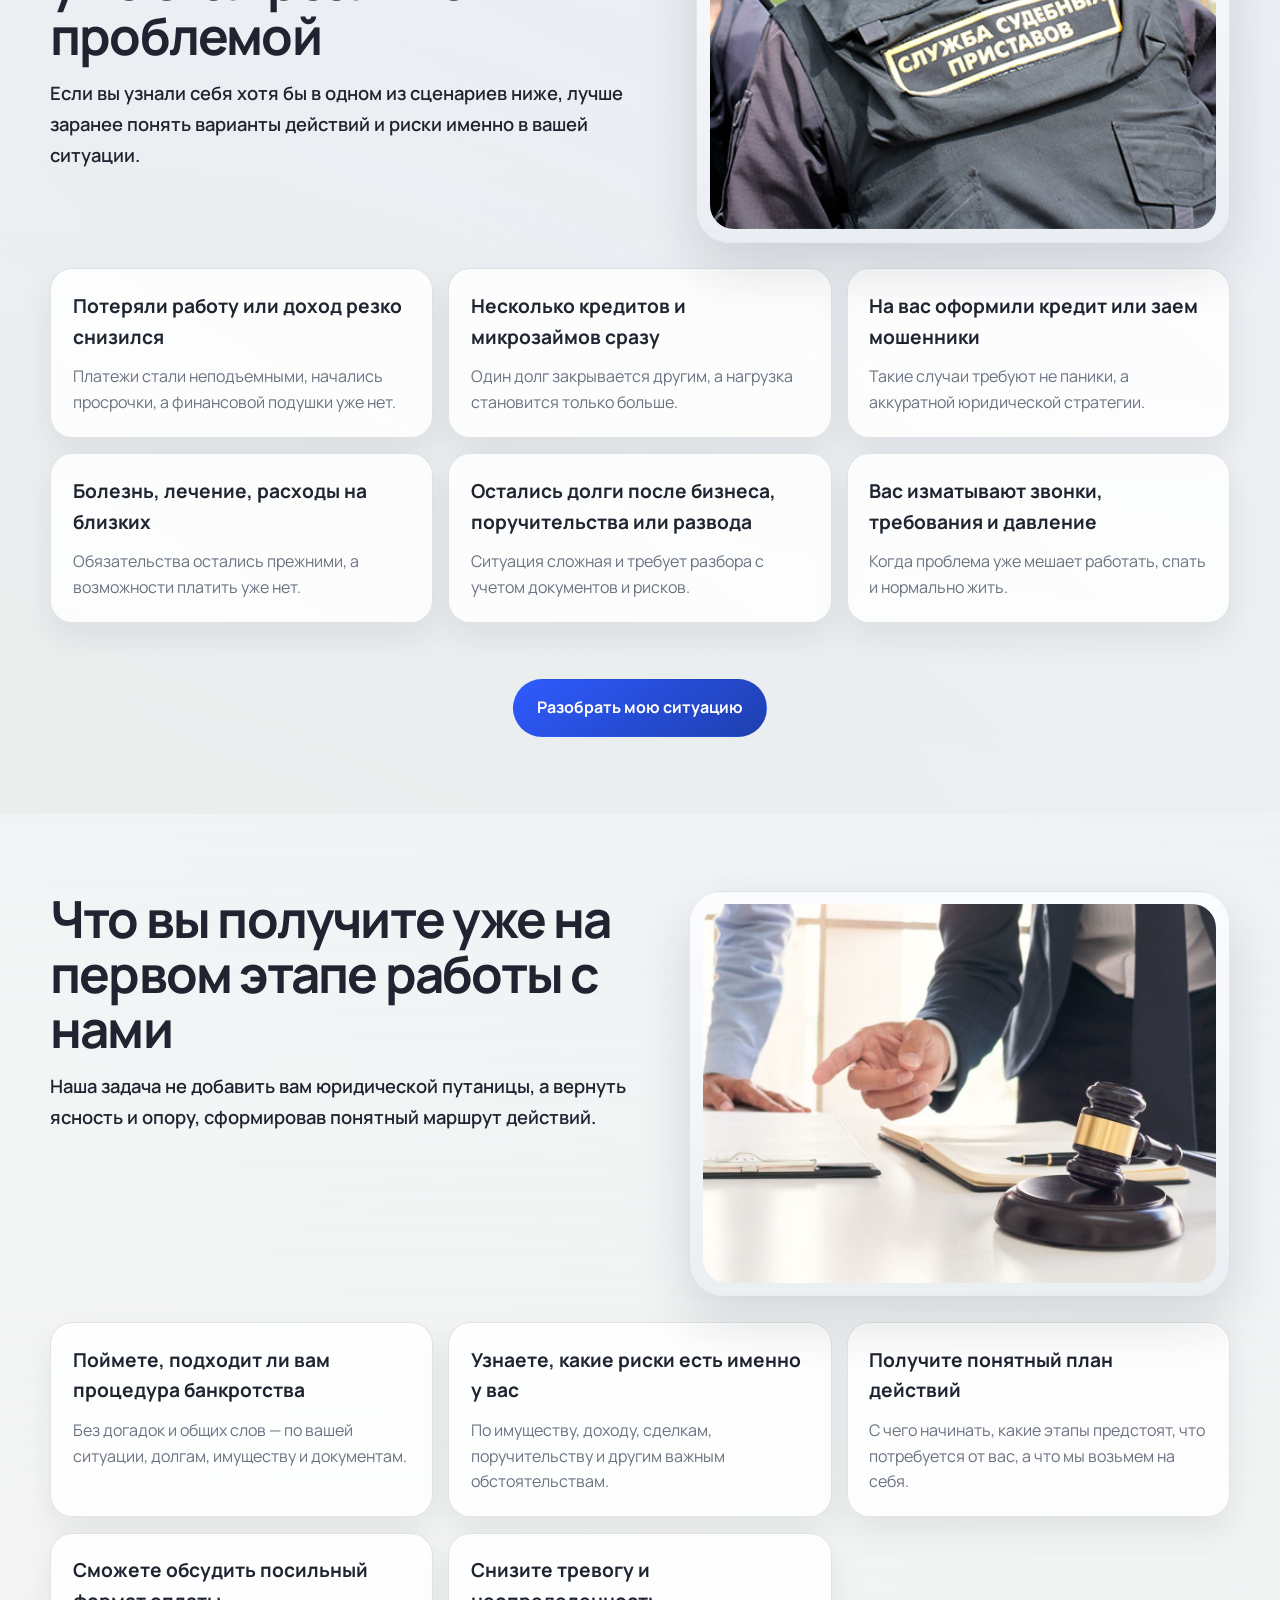
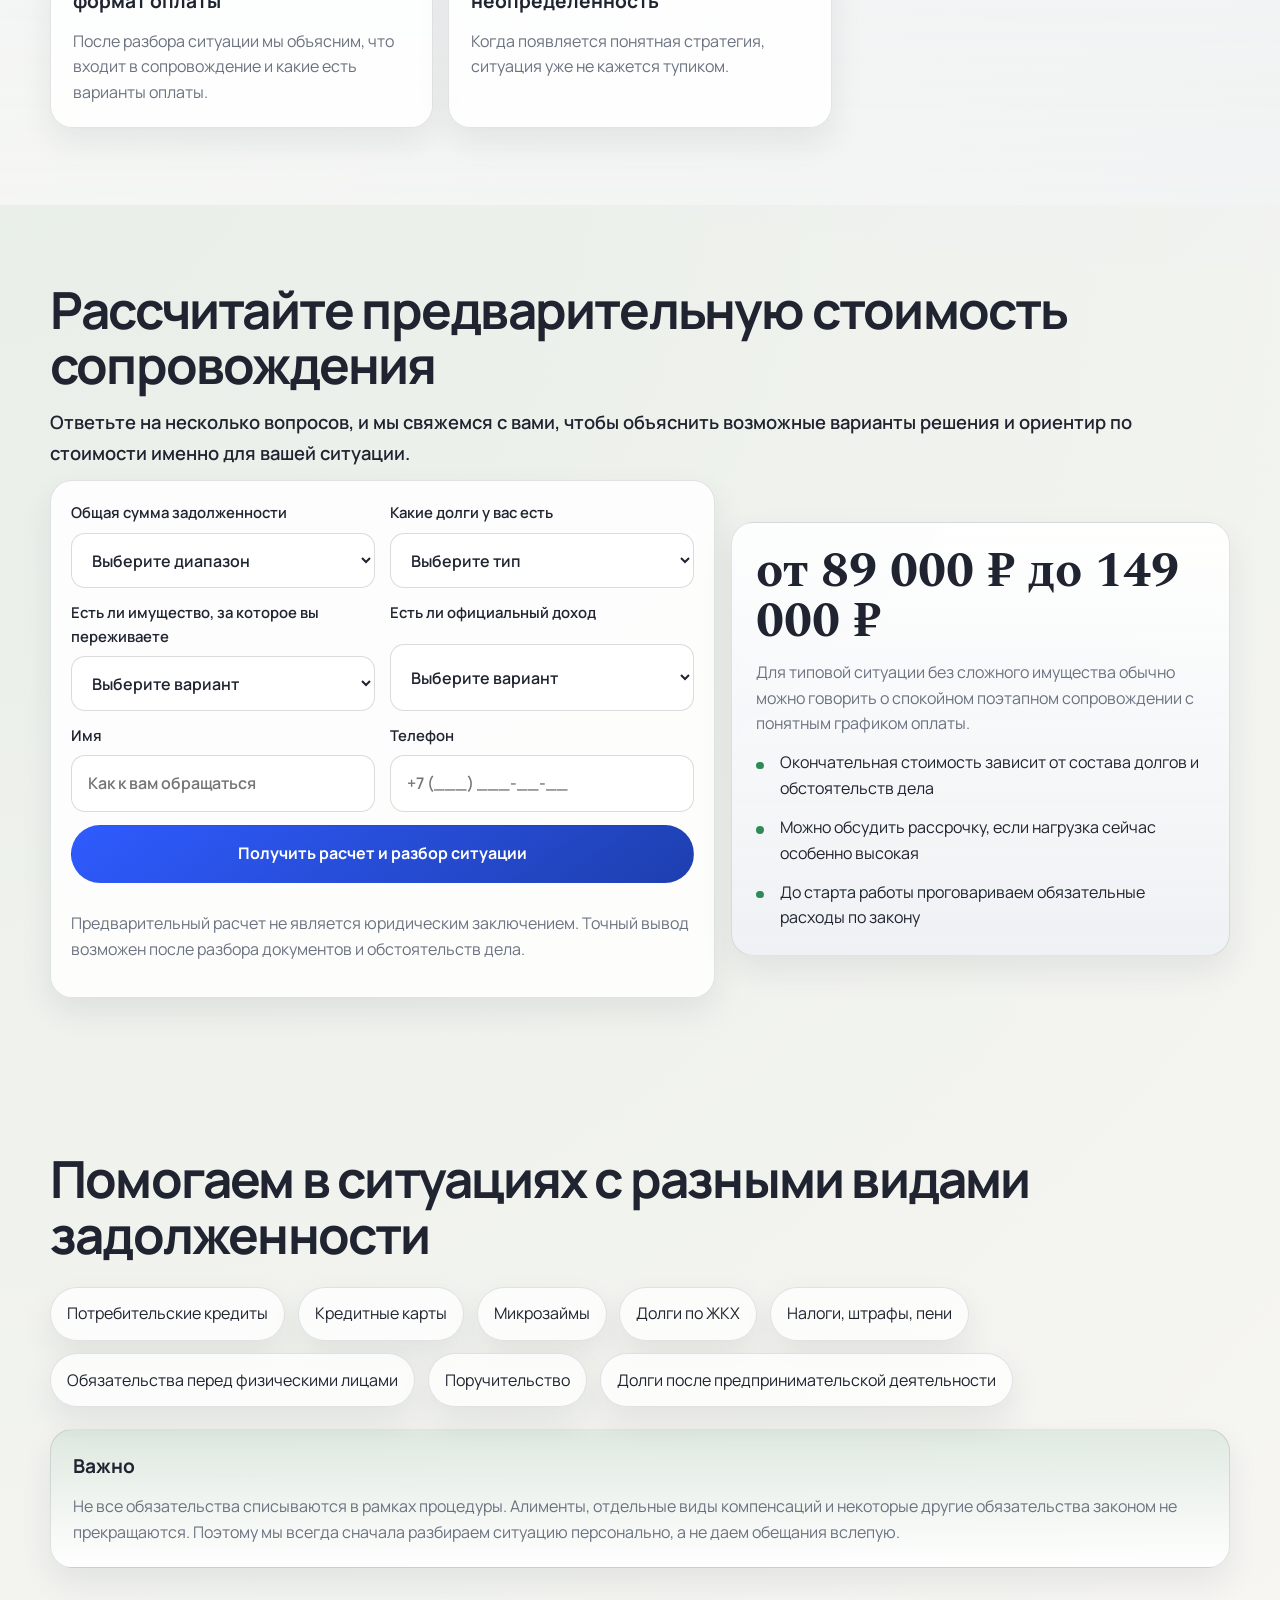
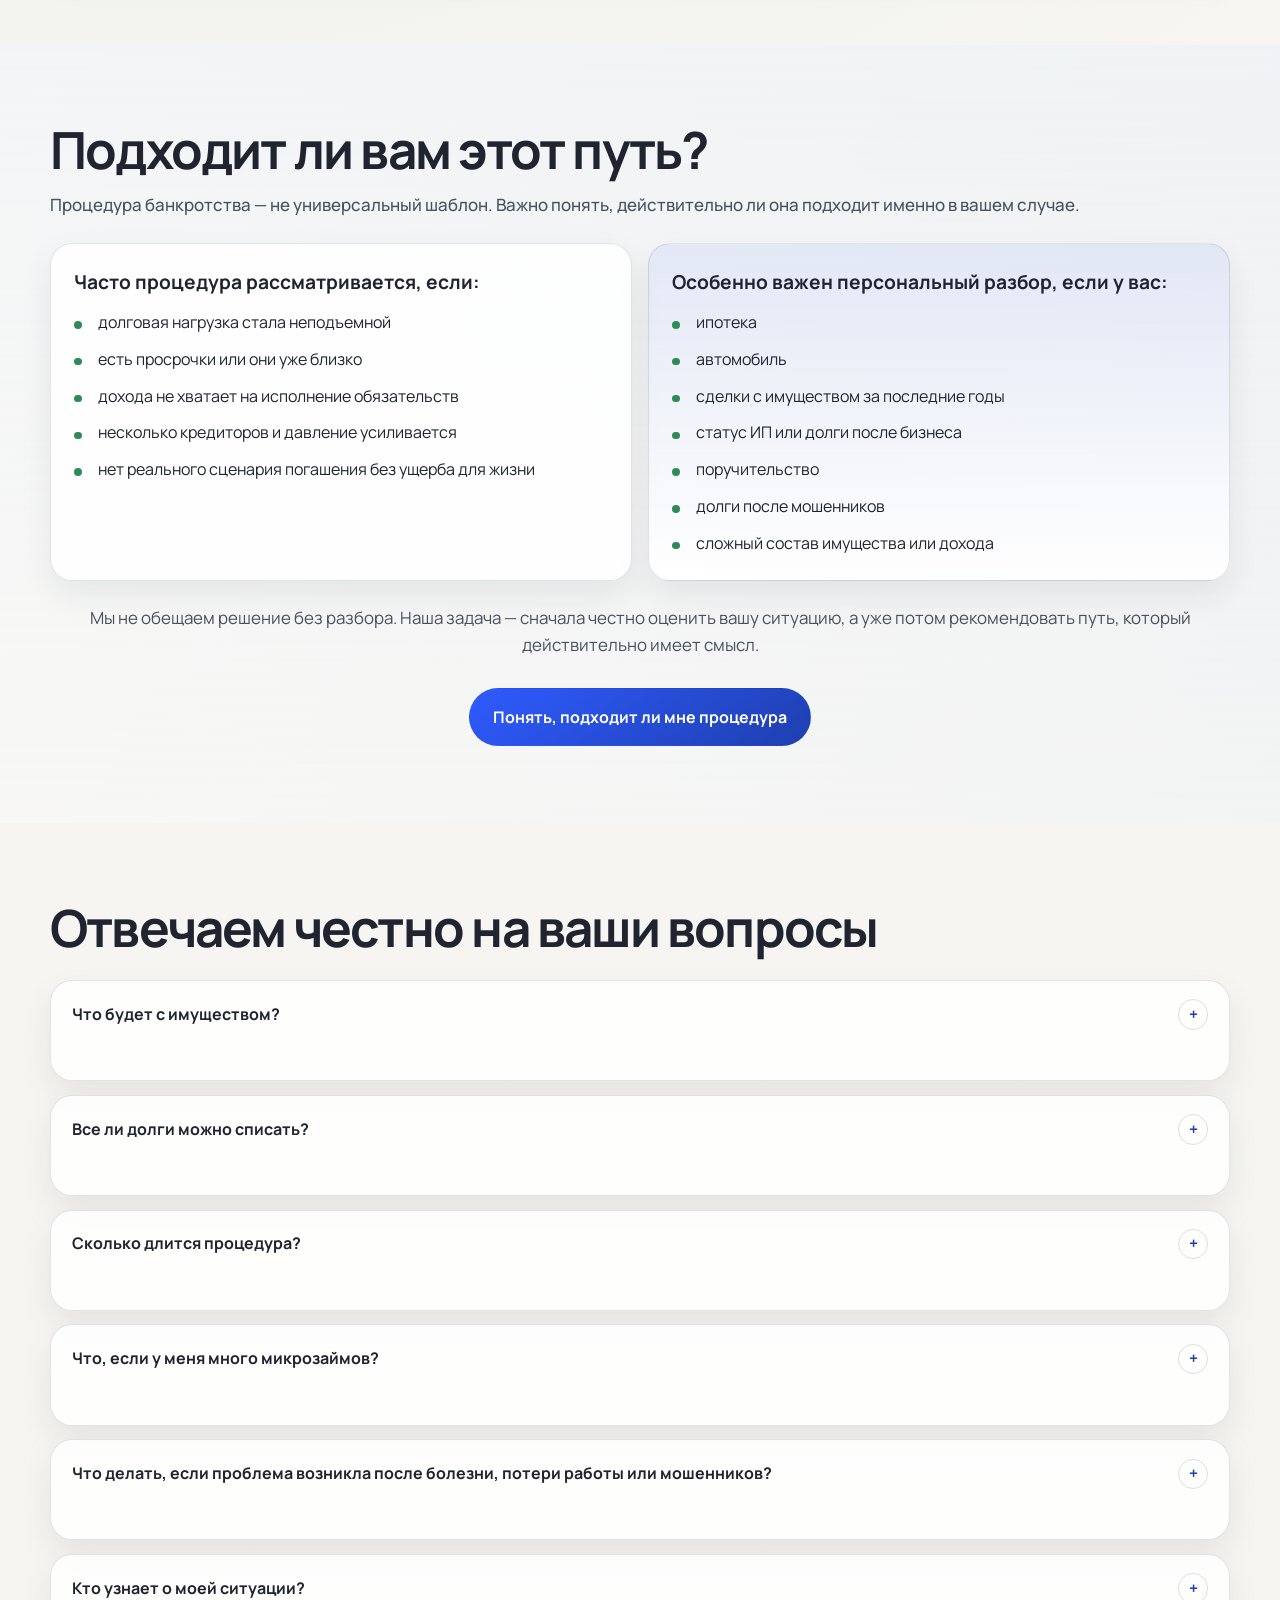
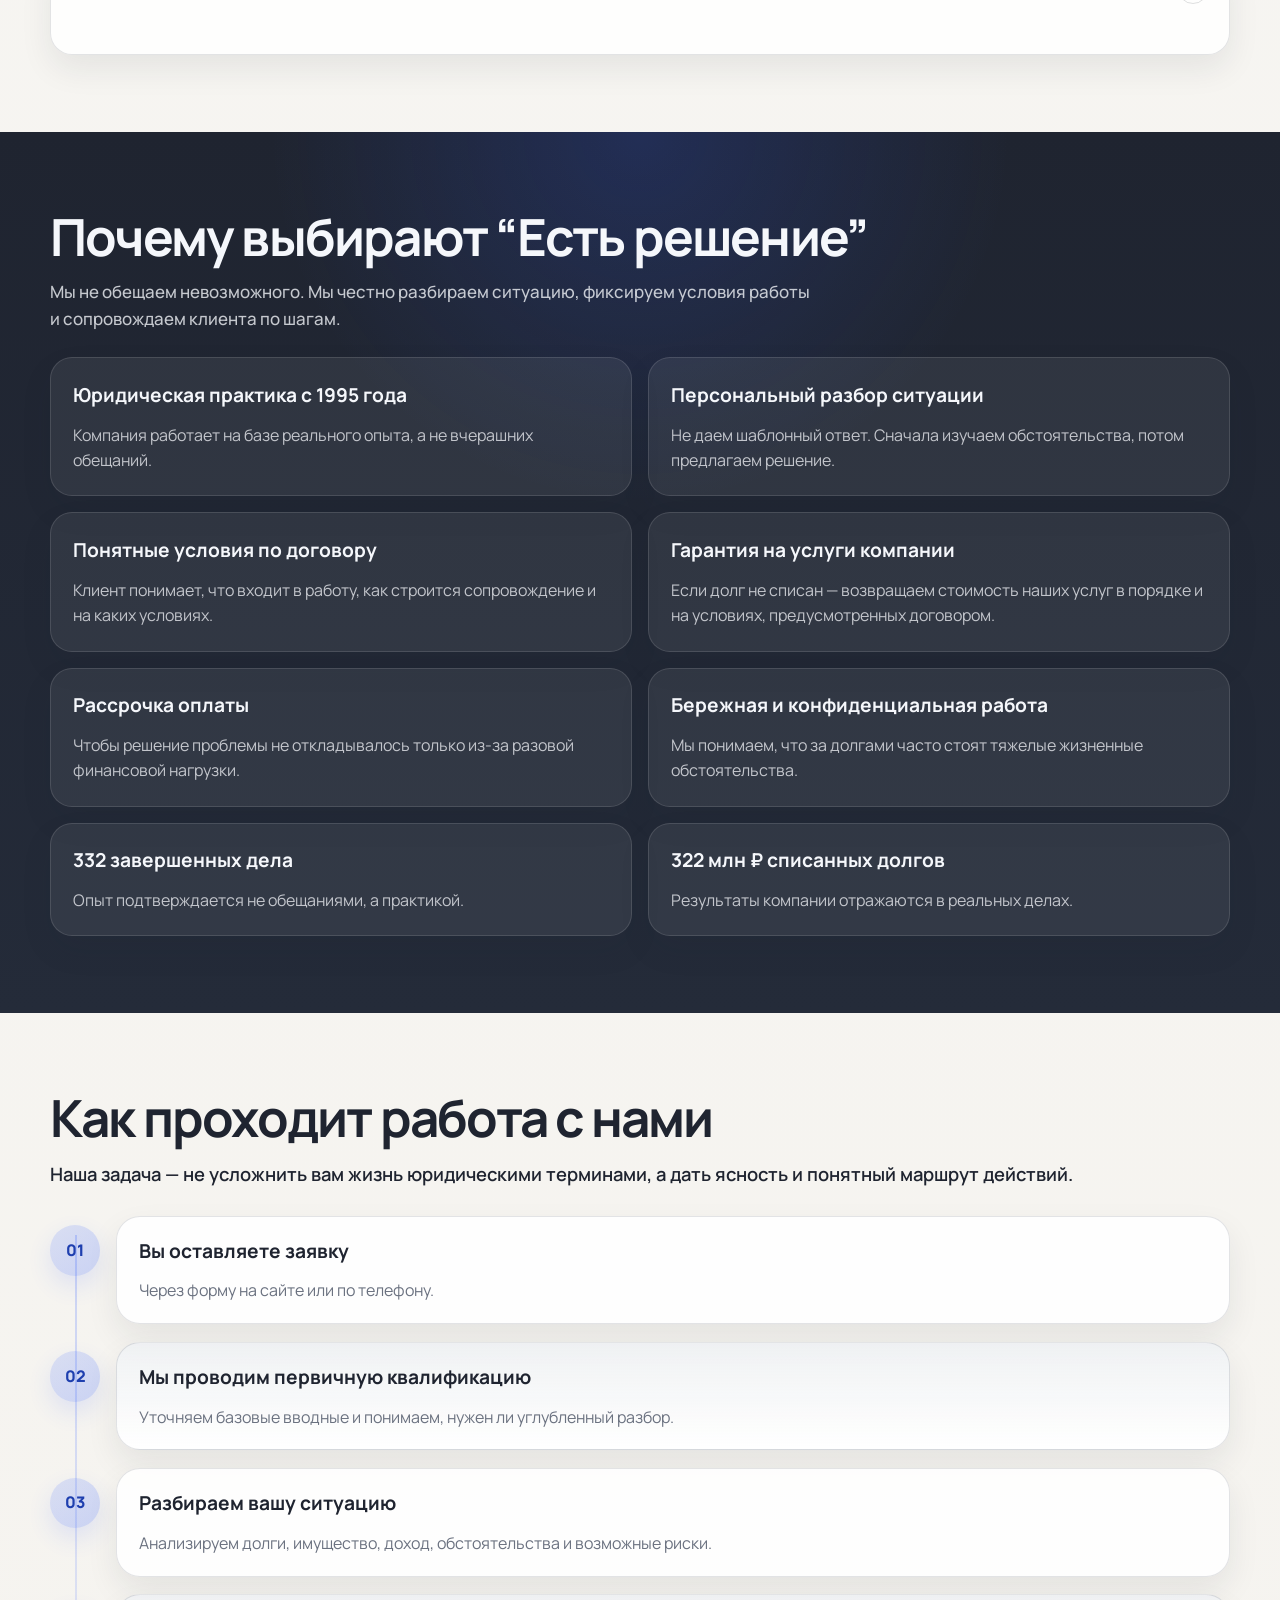
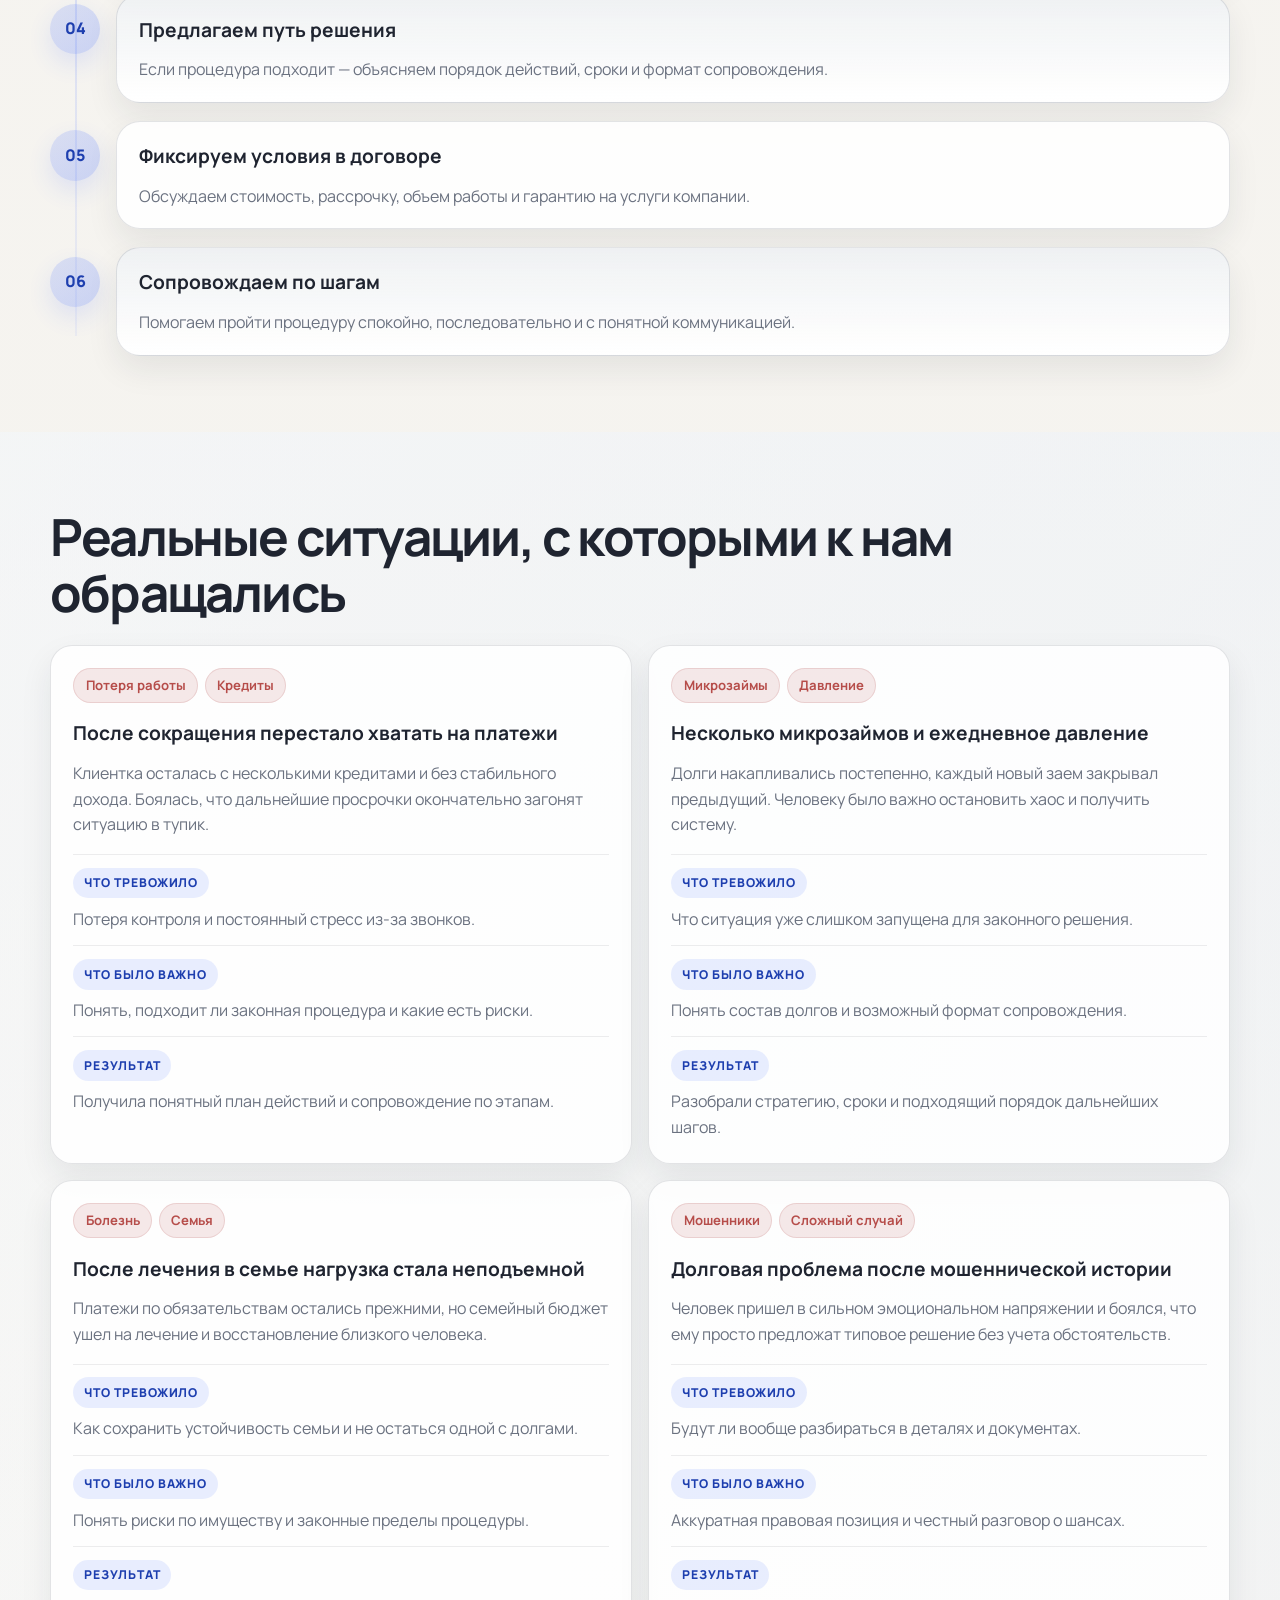
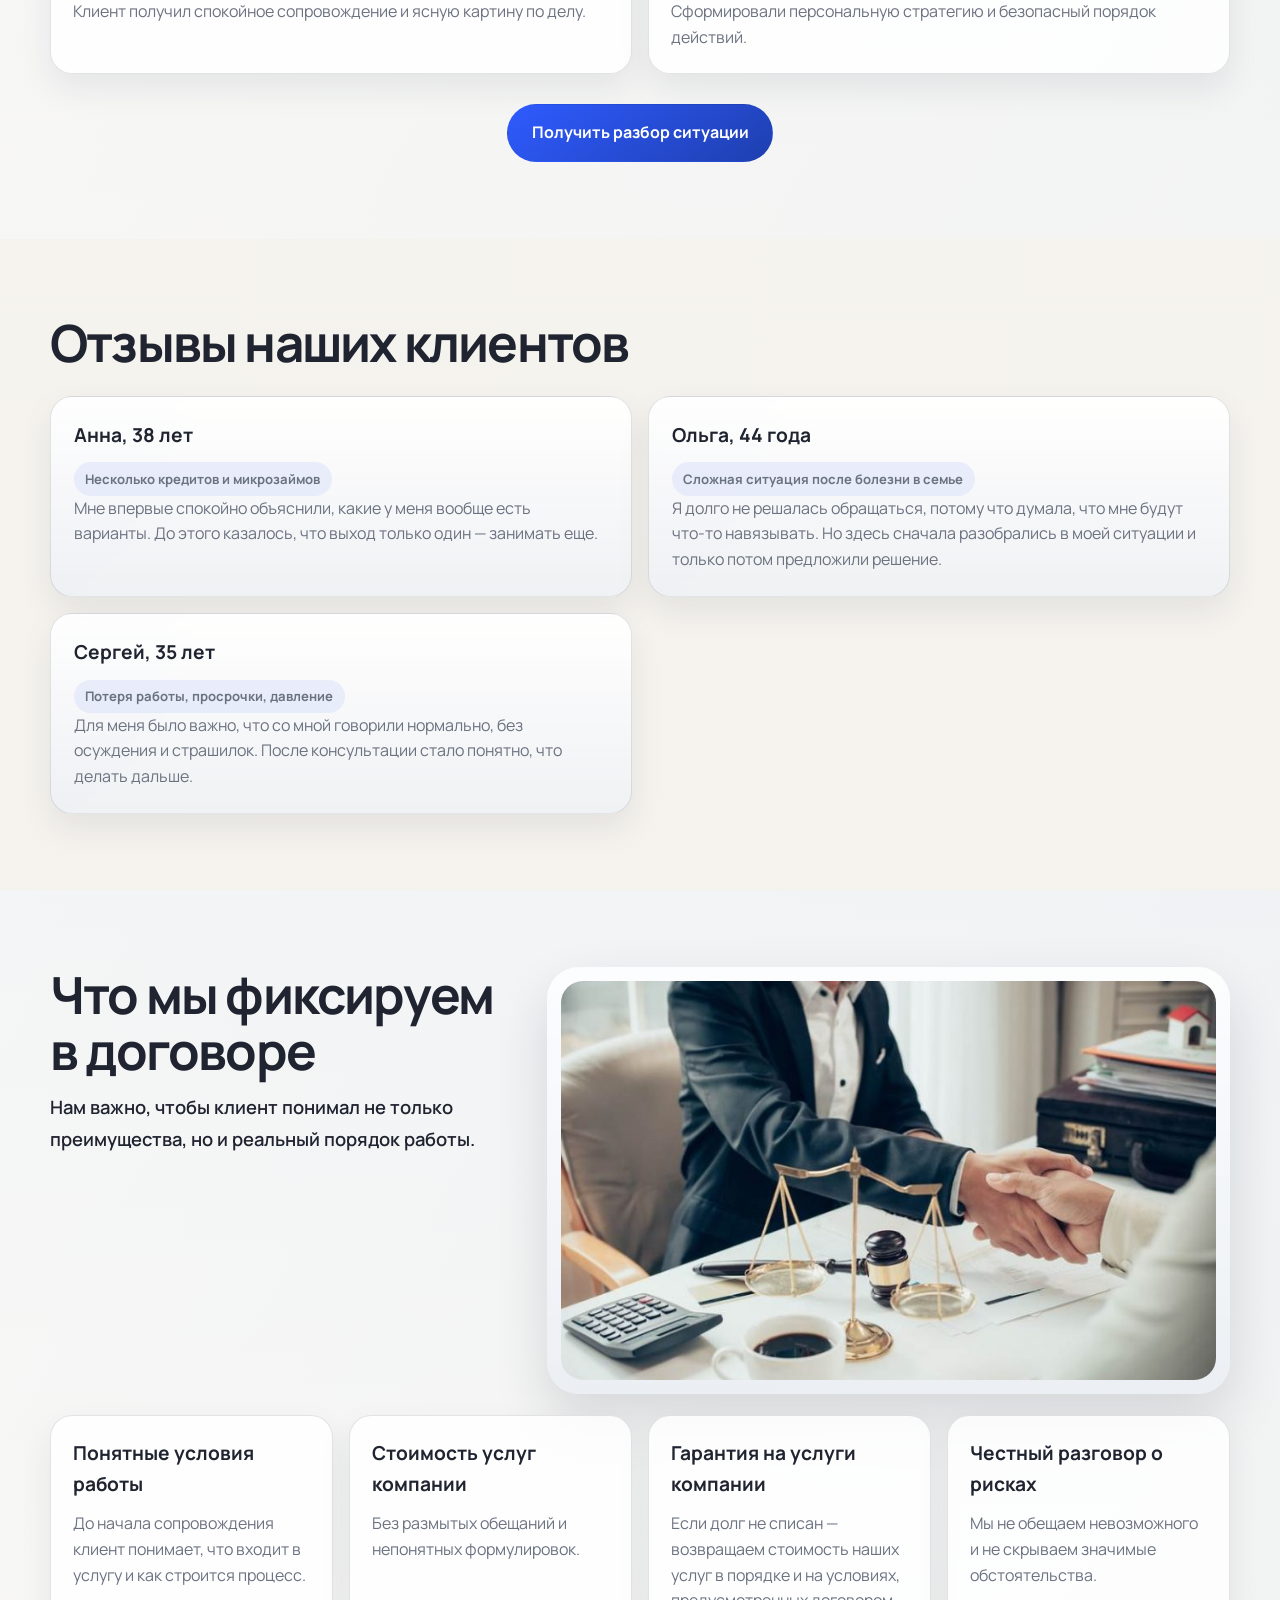
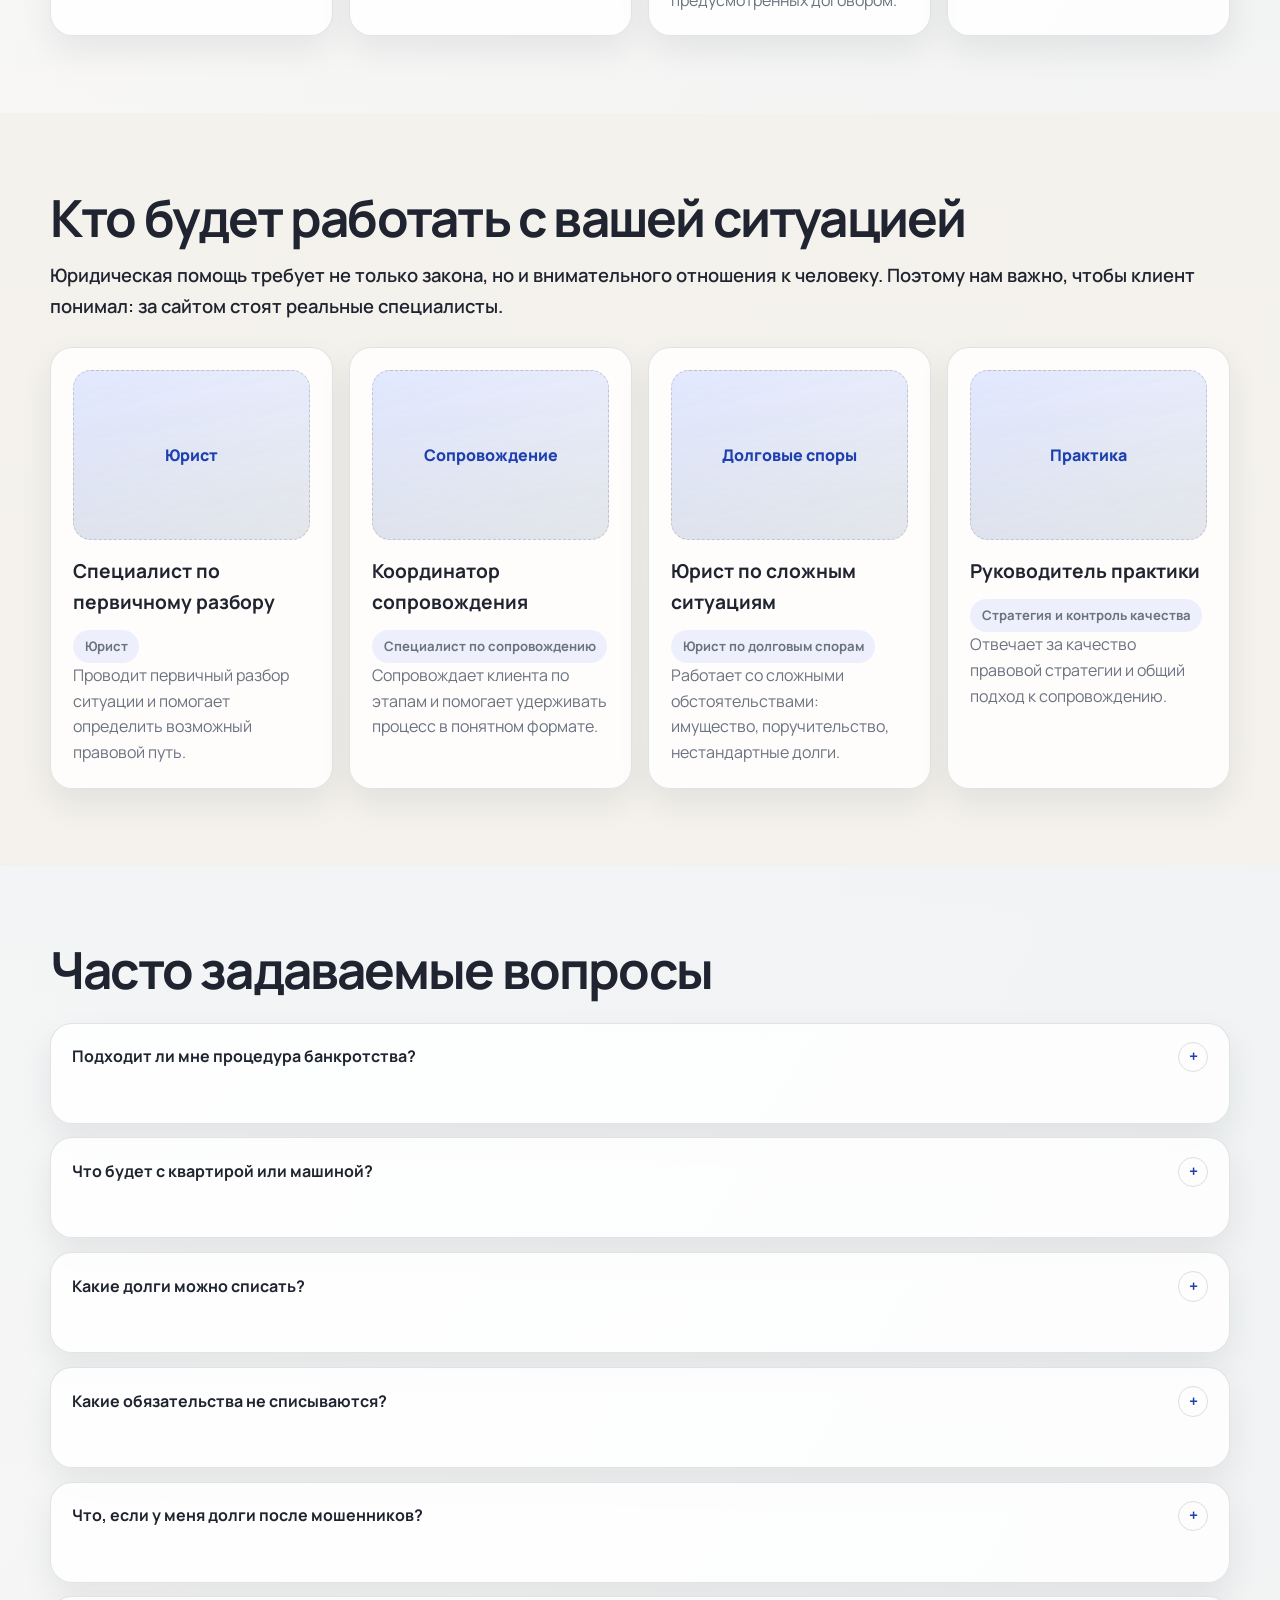
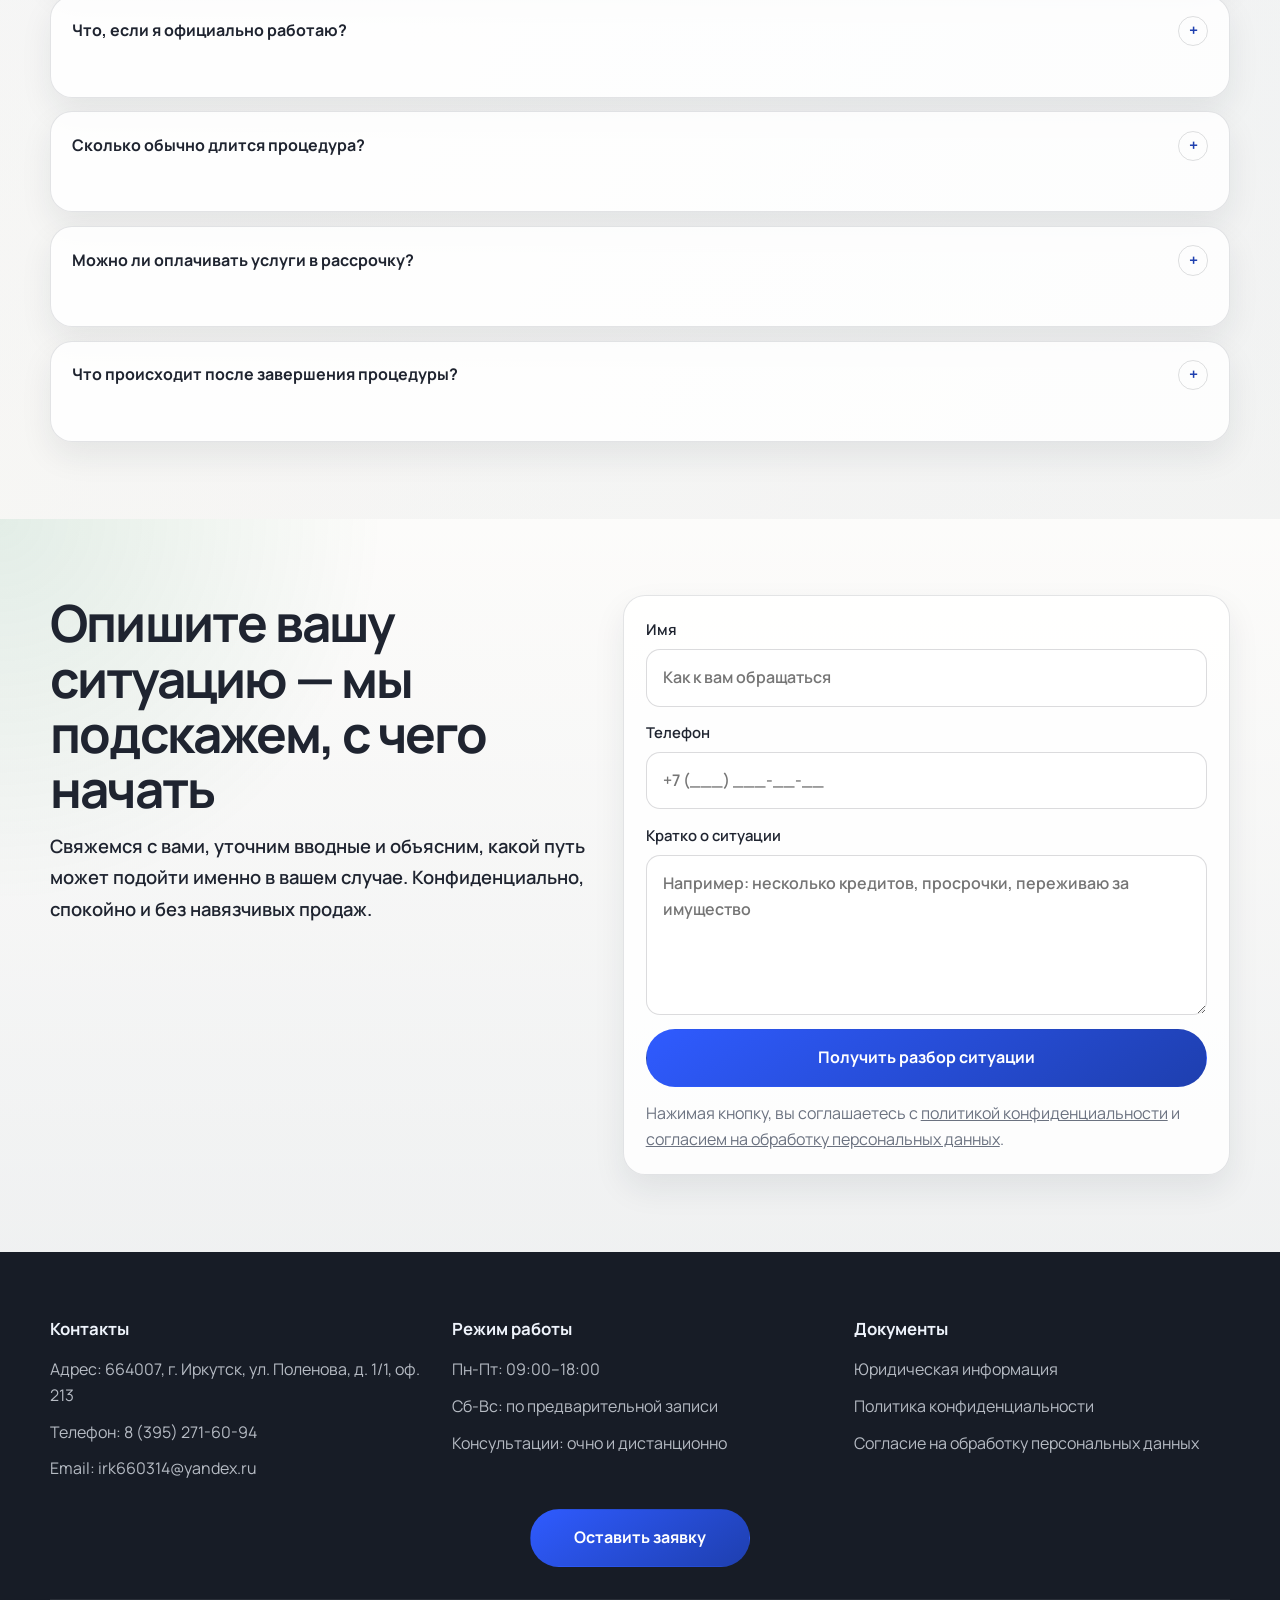
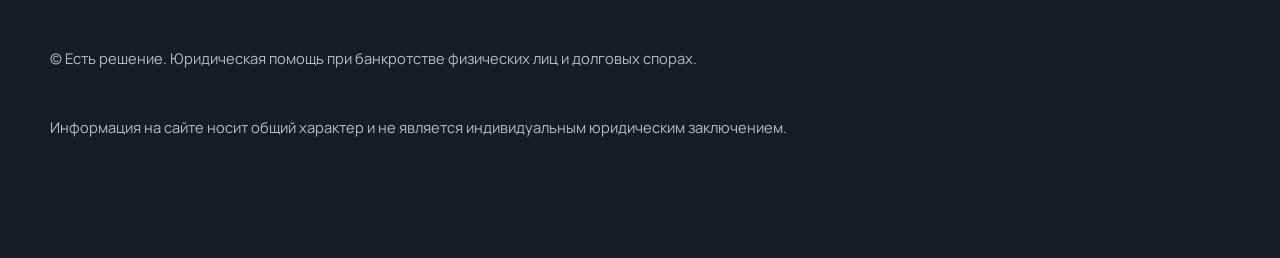
==== commit a7a1062b: "Add files via upload" ====
--- a/index.html
+++ b/index.html
@@ -70,10 +70,10 @@
 
             <div class="hero-actions hero-actions-inline">
               <a class="button button-primary" href="#lead-form">
-                Получить персональный разбор ситуации
+                <span class="button-label">Получить персональный разбор ситуации</span>
               </a>
               <a class="button button-secondary" href="#calculator">
-                Рассчитать предварительную стоимость
+                <span class="button-label">Рассчитать предварительную стоимость</span>
               </a>
             </div>
           </div>
@@ -91,9 +91,10 @@
 
       <section class="section section-soft section-approach" id="approach">
         <div class="container approach-grid">
+          <h2 class="approach-title">Сначала разбираем вашу ситуацию, потом рекомендуем решение</h2>
+
           <div class="approach-copy">
-            <h2>Сначала разбираем вашу ситуацию, потом рекомендуем решение</h2>
-            <p class="section-lead">
+            <p class="section-lead section-lead-full">
               В разговоре учитываем долги, имущество, доход, семейные обстоятельства и только после
               этого объясняем, есть ли смысл идти в процедуру.
             </p>
@@ -116,9 +117,9 @@
       </section>
 
       <section class="section section-with-photo" id="situations">
-        <div class="container split-section split-section-photo split-section-situations">
-          <div class="split-copy">
-            <div class="section-heading">
+        <div class="container feature-photo-section feature-photo-section-situations">
+          <div class="feature-section-top">
+            <div class="section-heading feature-section-heading">
               <h2>Мы работаем с ситуациями, когда долг уже стал реальной проблемой</h2>
               <p class="section-lead section-lead-strong">
                 Если вы узнали себя хотя бы в одном из сценариев ниже, лучше заранее понять
@@ -126,54 +127,54 @@
               </p>
             </div>
 
-            <div class="cards-grid situations-grid">
-              <article class="info-card">
-                <h3>Потеряли работу или доход резко снизился</h3>
-                <p>Платежи стали неподъемными, начались просрочки, а финансовой подушки уже нет.</p>
-              </article>
-              <article class="info-card">
-                <h3>Несколько кредитов и микрозаймов сразу</h3>
-                <p>Один долг закрывается другим, а нагрузка становится только больше.</p>
-              </article>
-              <article class="info-card">
-                <h3>На вас оформили кредит или заем мошенники</h3>
-                <p>Такие случаи требуют не паники, а аккуратной юридической стратегии.</p>
-              </article>
-              <article class="info-card">
-                <h3>Болезнь, лечение, расходы на близких</h3>
-                <p>Обязательства остались прежними, а возможности платить уже нет.</p>
-              </article>
-              <article class="info-card">
-                <h3>Остались долги после бизнеса, поручительства или развода</h3>
-                <p>Ситуация сложная и требует разбора с учетом документов и рисков.</p>
-              </article>
-              <article class="info-card">
-                <h3>Вас изматывают звонки, требования и давление</h3>
-                <p>Когда проблема уже мешает работать, спать и нормально жить.</p>
-              </article>
+            <div class="split-media split-media-situations">
+              <img
+                src="./assets/img/situations-work.jpg"
+                alt="Ситуации, с которыми работает юридическая компания"
+                width="1200"
+                height="1600"
+                loading="lazy"
+              />
             </div>
-
-            <div class="section-actions section-actions-spaced">
-              <a class="button button-primary" href="#lead-form">Разобрать мою ситуацию</a>
-            </div>
-          </div>
-
-          <div class="split-media split-media-situations">
-            <img
-              src="./assets/img/situations-work.jpg"
-              alt="Ситуации, с которыми работает юридическая компания"
-              width="1200"
-              height="1600"
-              loading="lazy"
-            />
+          </div>
+
+          <div class="cards-grid situations-grid">
+            <article class="info-card">
+              <h3>Потеряли работу или доход резко снизился</h3>
+              <p>Платежи стали неподъемными, начались просрочки, а финансовой подушки уже нет.</p>
+            </article>
+            <article class="info-card">
+              <h3>Несколько кредитов и микрозаймов сразу</h3>
+              <p>Один долг закрывается другим, а нагрузка становится только больше.</p>
+            </article>
+            <article class="info-card">
+              <h3>На вас оформили кредит или заем мошенники</h3>
+              <p>Такие случаи требуют не паники, а аккуратной юридической стратегии.</p>
+            </article>
+            <article class="info-card">
+              <h3>Болезнь, лечение, расходы на близких</h3>
+              <p>Обязательства остались прежними, а возможности платить уже нет.</p>
+            </article>
+            <article class="info-card">
+              <h3>Остались долги после бизнеса, поручительства или развода</h3>
+              <p>Ситуация сложная и требует разбора с учетом документов и рисков.</p>
+            </article>
+            <article class="info-card">
+              <h3>Вас изматывают звонки, требования и давление</h3>
+              <p>Когда проблема уже мешает работать, спать и нормально жить.</p>
+            </article>
+          </div>
+
+          <div class="section-actions section-actions-centered">
+            <a class="button button-primary" href="#lead-form">Разобрать мою ситуацию</a>
           </div>
         </div>
       </section>
 
       <section class="section section-soft section-with-photo" id="benefits">
-        <div class="container split-section split-section-photo split-section-benefits">
-          <div class="split-copy">
-            <div class="section-heading">
+        <div class="container feature-photo-section feature-photo-section-benefits">
+          <div class="feature-section-top">
+            <div class="section-heading feature-section-heading">
               <h2>Что вы получите уже на первом этапе работы с нами</h2>
               <p class="section-lead section-lead-strong">
                 Наша задача не добавить вам юридической путаницы, а вернуть ясность и опору,
@@ -181,38 +182,38 @@
               </p>
             </div>
 
-            <div class="cards-grid benefit-grid">
-              <article class="info-card">
-                <h3>Поймете, подходит ли вам процедура банкротства</h3>
-                <p>Без догадок и общих слов — по вашей ситуации, долгам, имуществу и документам.</p>
-              </article>
-              <article class="info-card">
-                <h3>Узнаете, какие риски есть именно у вас</h3>
-                <p>По имуществу, доходу, сделкам, поручительству и другим важным обстоятельствам.</p>
-              </article>
-              <article class="info-card">
-                <h3>Получите понятный план действий</h3>
-                <p>С чего начинать, какие этапы предстоят, что потребуется от вас, а что мы возьмем на себя.</p>
-              </article>
-              <article class="info-card">
-                <h3>Сможете обсудить посильный формат оплаты</h3>
-                <p>После разбора ситуации мы объясним, что входит в сопровождение и какие есть варианты оплаты.</p>
-              </article>
-              <article class="info-card">
-                <h3>Снизите тревогу и неопределенность</h3>
-                <p>Когда появляется понятная стратегия, ситуация уже не кажется тупиком.</p>
-              </article>
+            <div class="split-media split-media-benefits">
+              <img
+                src="./assets/img/what-you-get.jpg"
+                alt="Что вы получите на первом этапе работы"
+                width="1200"
+                height="1600"
+                loading="lazy"
+              />
             </div>
           </div>
 
-          <div class="split-media split-media-benefits">
-            <img
-              src="./assets/img/what-you-get.jpg"
-              alt="Что вы получите на первом этапе работы"
-              width="1200"
-              height="1600"
-              loading="lazy"
-            />
+          <div class="cards-grid benefit-grid">
+            <article class="info-card">
+              <h3>Поймете, подходит ли вам процедура банкротства</h3>
+              <p>Без догадок и общих слов — по вашей ситуации, долгам, имуществу и документам.</p>
+            </article>
+            <article class="info-card">
+              <h3>Узнаете, какие риски есть именно у вас</h3>
+              <p>По имуществу, доходу, сделкам, поручительству и другим важным обстоятельствам.</p>
+            </article>
+            <article class="info-card">
+              <h3>Получите понятный план действий</h3>
+              <p>С чего начинать, какие этапы предстоят, что потребуется от вас, а что мы возьмем на себя.</p>
+            </article>
+            <article class="info-card">
+              <h3>Сможете обсудить посильный формат оплаты</h3>
+              <p>После разбора ситуации мы объясним, что входит в сопровождение и какие есть варианты оплаты.</p>
+            </article>
+            <article class="info-card">
+              <h3>Снизите тревогу и неопределенность</h3>
+              <p>Когда появляется понятная стратегия, ситуация уже не кажется тупиком.</p>
+            </article>
           </div>
         </div>
       </section>
@@ -221,7 +222,7 @@
         <div class="container">
           <div class="section-heading section-heading-wide">
             <h2>Рассчитайте предварительную стоимость сопровождения</h2>
-            <p class="section-lead section-lead-strong">
+            <p class="section-lead section-lead-strong section-lead-full">
               Ответьте на несколько вопросов, и мы свяжемся с вами, чтобы объяснить возможные
               варианты решения и ориентир по стоимости именно для вашей ситуации.
             </p>
@@ -343,7 +344,7 @@
         <div class="container">
           <div class="section-heading section-heading-wide">
             <h2>Подходит ли вам этот путь?</h2>
-            <p class="section-lead">
+            <p class="section-lead section-lead-full">
               Процедура банкротства — не универсальный шаблон. Важно понять, действительно ли она
               подходит именно в вашем случае.
             </p>
@@ -516,7 +517,7 @@
         <div class="container">
           <div class="section-heading section-heading-wide">
             <h2>Как проходит работа с нами</h2>
-            <p class="section-lead section-lead-strong">
+            <p class="section-lead section-lead-strong section-lead-full">
               Наша задача — не усложнить вам жизнь юридическими терминами, а дать ясность и
               понятный маршрут действий.
             </p>
@@ -724,7 +725,7 @@
         <div class="container">
           <div class="section-heading section-heading-wide">
             <h2>Кто будет работать с вашей ситуацией</h2>
-            <p class="section-lead section-lead-strong">
+            <p class="section-lead section-lead-strong section-lead-full">
               Юридическая помощь требует не только закона, но и внимательного отношения к человеку.
               Поэтому нам важно, чтобы клиент понимал: за сайтом стоят реальные специалисты.
             </p>
--- a/styles.css
+++ b/styles.css
@@ -9,6 +9,8 @@
   --border: rgba(31, 36, 48, 0.12);
   --accent: #2f5bff;
   --accent-dark: #1e3faf;
+  --accent-red: #b64d4a;
+  --accent-red-soft: rgba(182, 77, 74, 0.12);
   --success: #2e8b57;
   --shadow-soft: 0 14px 32px rgba(31, 36, 48, 0.08);
   --shadow-strong: 0 24px 54px rgba(31, 36, 48, 0.14);
@@ -92,8 +94,8 @@
   display: grid;
   grid-template-columns: auto minmax(0, 1fr) auto;
   align-items: center;
-  gap: 1.5rem;
-  padding: 0.95rem 0;
+  gap: 1rem;
+  padding: 0.72rem 0;
 }
 
 .header-shell > .button {
@@ -107,7 +109,7 @@
 }
 
 .brand-logo {
-  width: clamp(148px, 16vw, 180px);
+  width: clamp(54px, 5vw, 74px);
   height: auto;
 }
 
@@ -150,7 +152,7 @@
 .main-nav a {
   text-decoration: none;
   color: var(--muted-strong);
-  font-size: 0.95rem;
+  font-size: 0.92rem;
   font-weight: 600;
   transition: color 0.2s ease;
 }
@@ -255,7 +257,7 @@
 
 .hero-main-copy h1,
 .section-heading h2,
-.approach-copy h2 {
+.approach-title {
   margin: 0;
   line-height: 1.08;
   letter-spacing: -0.035em;
@@ -267,7 +269,7 @@
 }
 
 .section-heading h2,
-.approach-copy h2 {
+.approach-title {
   font-size: clamp(2rem, 4vw, 3.2rem);
 }
 
@@ -298,6 +300,10 @@
 
 .section-lead-light {
   color: rgba(245, 247, 251, 0.78);
+}
+
+.section-lead-full {
+  max-width: none;
 }
 
 .hero-main-lead {
@@ -366,6 +372,20 @@
 
 .hero-actions-inline .button {
   flex: 1 1 260px;
+  align-items: stretch;
+  min-width: 0;
+}
+
+.button-label {
+  display: block;
+  width: 100%;
+  line-height: 1.32;
+}
+
+.hero-actions-inline .button-label {
+  text-align: justify;
+  text-align-last: center;
+  text-wrap: balance;
 }
 
 .hero-main-media {
@@ -408,15 +428,21 @@
 }
 
 .approach-grid {
-  grid-template-columns: minmax(0, 1.08fr) minmax(290px, 0.62fr);
-  align-items: stretch;
+  grid-template-columns: minmax(0, 1fr) minmax(280px, 0.52fr);
+  align-items: start;
   gap: clamp(1rem, 1.8vw, 1.5rem);
 }
 
+.approach-title {
+  grid-column: 1 / -1;
+  max-width: none;
+}
+
 .approach-copy {
   display: grid;
   gap: 1rem;
-  align-content: center;
+  align-content: start;
+  min-width: 0;
 }
 
 .feature-list,
@@ -459,8 +485,10 @@
 .guarantee-card {
   padding: 1.55rem;
   background:
-    linear-gradient(180deg, rgba(47, 91, 255, 0.08), rgba(255, 255, 255, 0.95)),
-    linear-gradient(120deg, rgba(46, 139, 87, 0.08), transparent 35%);
+    linear-gradient(180deg, rgba(100, 168, 122, 0.16), rgba(255, 255, 255, 0.96)),
+    linear-gradient(125deg, rgba(46, 139, 87, 0.14), rgba(232, 245, 236, 0.9));
+  border-color: rgba(46, 139, 87, 0.18);
+  margin-top: 1.2rem;
 }
 
 .guarantee-card h3,
@@ -550,6 +578,52 @@
   object-position: center 52%;
 }
 
+.feature-photo-section {
+  display: grid;
+  gap: 1.6rem;
+}
+
+.feature-section-top {
+  display: grid;
+  grid-template-columns: minmax(0, 1fr) minmax(380px, 0.88fr);
+  align-items: start;
+  gap: clamp(1.2rem, 2vw, 2rem);
+}
+
+.feature-section-heading {
+  margin-bottom: 0;
+}
+
+.feature-photo-section .split-media {
+  max-width: none;
+  justify-self: stretch;
+  align-self: start;
+}
+
+.feature-photo-section-situations .feature-section-top {
+  grid-template-columns: minmax(0, 1fr) minmax(400px, 0.86fr);
+}
+
+.feature-photo-section-situations .split-media-situations {
+  aspect-ratio: 4 / 3;
+}
+
+.feature-photo-section-situations .split-media-situations img {
+  object-position: center 44%;
+}
+
+.feature-photo-section-benefits .feature-section-top {
+  grid-template-columns: minmax(0, 1.02fr) minmax(400px, 0.9fr);
+}
+
+.feature-photo-section-benefits .split-media-benefits {
+  aspect-ratio: 4 / 3;
+}
+
+.feature-photo-section-benefits .split-media-benefits img {
+  object-position: center 52%;
+}
+
 .cards-grid {
   display: grid;
   gap: 1rem;
@@ -564,9 +638,14 @@
   grid-template-columns: repeat(2, minmax(0, 1fr));
 }
 
-.situations-grid,
-.benefit-grid {
-  gap: 0.9rem;
+.feature-photo-section .situations-grid,
+.feature-photo-section .benefit-grid {
+  grid-template-columns: repeat(3, minmax(0, 1fr));
+  gap: 0.95rem;
+}
+
+.benefit-grid > .info-card:last-child {
+  grid-column: 2 / 3;
 }
 
 .info-card,
@@ -609,12 +688,12 @@
 
 .calculator-layout {
   display: grid;
-  grid-template-columns: minmax(0, 1.05fr) minmax(300px, 0.75fr);
-  gap: 0.95rem;
+  grid-template-columns: minmax(0, 1.04fr) minmax(320px, 0.78fr);
+  gap: 1rem;
 }
 
 .calculator-layout-compact {
-  align-items: start;
+  align-items: center;
 }
 
 .calculator-form,
@@ -626,9 +705,9 @@
 
 .calculator-form {
   grid-template-columns: repeat(2, minmax(0, 1fr));
-  gap: 0.85rem 0.9rem;
+  gap: 0.78rem 0.9rem;
   align-content: start;
-  padding: 1.25rem;
+  padding: 1.25rem 1.25rem 1.15rem;
 }
 
 .calculator-form label,
@@ -670,20 +749,25 @@
 }
 
 .form-response {
-  min-height: 1.35rem;
+  min-height: 0;
   font-size: 0.95rem;
   color: var(--accent-dark);
   font-weight: 600;
 }
 
+.form-response:empty {
+  display: none;
+}
+
 .calculator-result {
-  padding: 1.35rem;
+  padding: 1.5rem;
   display: grid;
   align-content: start;
   gap: 0.85rem;
   background:
     linear-gradient(180deg, rgba(255, 255, 255, 0.94), rgba(238, 241, 244, 0.9)),
     linear-gradient(140deg, rgba(47, 91, 255, 0.08), transparent 38%);
+  align-self: center;
 }
 
 .result-value {
@@ -884,7 +968,19 @@
   margin-bottom: 0.95rem;
 }
 
-.case-tags span,
+.case-tags span {
+  display: inline-flex;
+  align-items: center;
+  width: fit-content;
+  padding: 0.38rem 0.7rem;
+  border-radius: 999px;
+  background: var(--accent-red-soft);
+  color: var(--accent-red);
+  border: 1px solid rgba(182, 77, 74, 0.16);
+  font-size: 0.82rem;
+  font-weight: 700;
+}
+
 .review-meta,
 .team-role {
   display: inline-flex;
@@ -938,8 +1034,8 @@
 }
 
 .contract-top {
-  grid-template-columns: minmax(0, 1.06fr) minmax(320px, 0.84fr);
-  align-items: center;
+  grid-template-columns: minmax(0, 0.82fr) minmax(0, 1.18fr);
+  align-items: start;
   margin-bottom: 1.35rem;
   gap: clamp(1rem, 1.8vw, 1.5rem);
 }
@@ -949,8 +1045,8 @@
   align-items: center;
   justify-content: center;
   width: 100%;
-  max-width: 470px;
-  justify-self: end;
+  max-width: none;
+  justify-self: stretch;
   padding: 0.85rem;
   border-radius: 32px;
   overflow: hidden;
@@ -962,7 +1058,7 @@
 }
 
 .contract-photo-balanced {
-  aspect-ratio: 5 / 4;
+  aspect-ratio: 16 / 10;
 }
 
 .contract-photo img {
@@ -1236,6 +1332,10 @@
     grid-template-columns: 1fr;
   }
 
+  .feature-section-top {
+    grid-template-columns: 1fr;
+  }
+
   .split-media,
   .contract-photo {
     max-width: none;
@@ -1246,6 +1346,15 @@
   .split-media-benefits,
   .contract-photo-balanced {
     aspect-ratio: 16 / 9;
+  }
+
+  .feature-photo-section .situations-grid,
+  .feature-photo-section .benefit-grid {
+    grid-template-columns: repeat(2, minmax(0, 1fr));
+  }
+
+  .benefit-grid > .info-card:last-child {
+    grid-column: auto;
   }
 
   .trust-grid,
@@ -1323,6 +1432,11 @@
     flex-direction: column;
   }
 
+  .hero-actions-inline .button-label {
+    text-align: center;
+    text-align-last: center;
+  }
+
   .sticky-cta {
     bottom: 0;
   }
